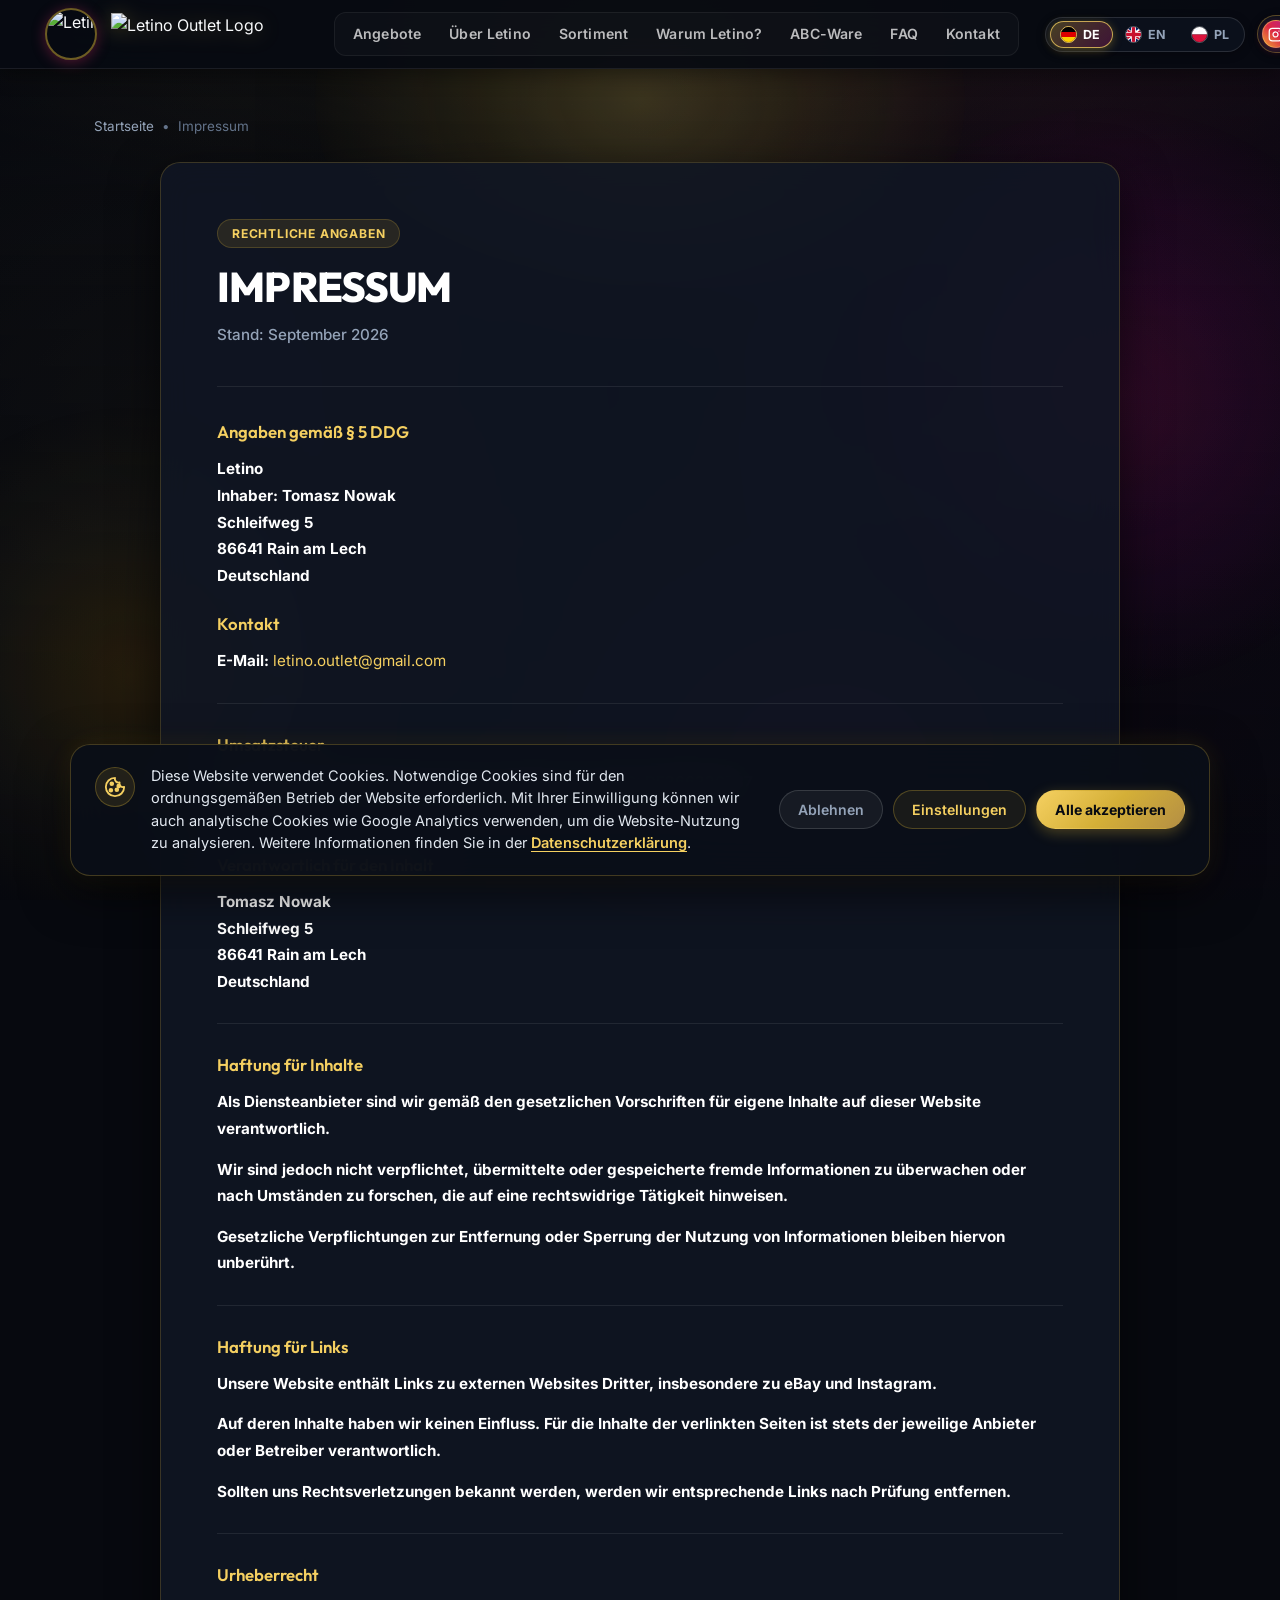
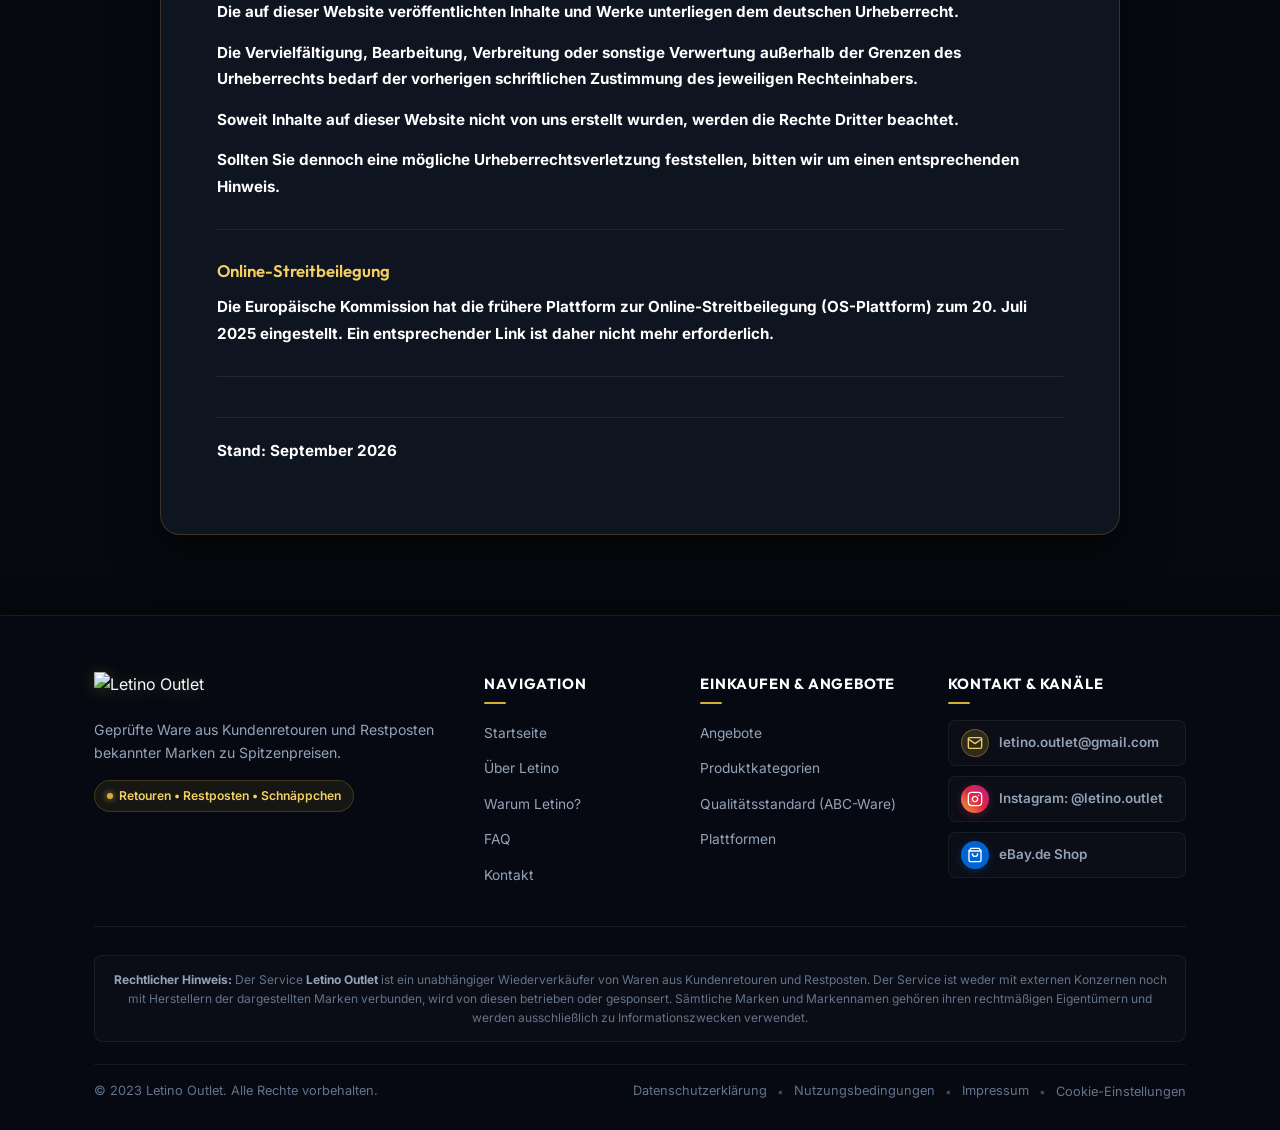
==== impressum.html @ 3b43c57c "Wysokowydajna optymalizacja renderowania: content-visibility, redukcja blur overdraw na mobile, opty" ====
<!DOCTYPE html>
<html lang="de">
<head>
  <meta charset="UTF-8">
  <meta name="viewport" content="width=device-width, initial-scale=1.0">
  <title>Impressum | Letino Outlet</title>
  <meta name="description" content="Impressum und rechtliche Angaben gemäß § 5 DDG von Letino Outlet, Tomasz Nowak.">
  <meta name="robots" content="index, follow">
  
  <!-- Open Graph -->
  <meta property="og:type" content="website">
  <meta property="og:title" content="Impressum | Letino Outlet">
  <meta property="og:description" content="Impressum und rechtliche Anbieterkennzeichnung von Letino Outlet gemäß § 5 DDG.">
  <meta property="og:url" content="https://letino-outlet.pl/impressum.html">
  <meta property="og:image" content="https://letino-outlet.pl/assets/letino-logo-round.png">
  <meta property="og:locale" content="de_DE">

  <!-- Favicon -->
  <link rel="icon" type="image/png" sizes="64x64" href="assets/letino-logo-round.png">
  <link rel="shortcut icon" href="favicon.ico" type="image/x-icon">
  <link rel="apple-touch-icon" href="assets/letino-logo-round.png">

  <!-- Google Fonts: Outfit & Inter -->
  <link rel="preconnect" href="https://fonts.googleapis.com">
  <link rel="preconnect" href="https://fonts.gstatic.com" crossorigin>
  <link href="https://fonts.googleapis.com/css2?family=Inter:wght@400;500;600;700&family=Outfit:wght@500;600;700;800&display=swap" rel="stylesheet">
  
  <!-- Style CSS -->
  <link rel="stylesheet" href="style.css?v=6.0">

  <!-- Google Analytics 4 (Google tag / gtag.js z Google Consent Mode v2) -->
  <script>
    window.GA_MEASUREMENT_ID = 'G-L1CDJ9CNJT';

    window.dataLayer = window.dataLayer || [];
    function gtag(){dataLayer.push(arguments);}

    // Domyślna konfiguracja zgód (Google Consent Mode v2): zablokowany dostęp do cookies i analityki
    gtag('consent', 'default', {
      'analytics_storage': 'denied',
      'ad_storage': 'denied',
      'ad_user_data': 'denied',
      'ad_personalization': 'denied'
    });

    // Funkcja ładująca skrypt Google Analytics wyłącznie po uzyskaniu zgody
    function initGoogleAnalytics() {
      if (!window.GA_MEASUREMENT_ID || !window.GA_MEASUREMENT_ID.startsWith('G-')) return;
      if (document.getElementById('ga-gtag-script')) return;

      gtag('consent', 'update', {
        'analytics_storage': 'granted'
      });

      const gaScript = document.createElement('script');
      gaScript.id = 'ga-gtag-script';
      gaScript.async = true;
      gaScript.src = 'https://www.googletagmanager.com/gtag/js?id=' + window.GA_MEASUREMENT_ID;
      document.head.appendChild(gaScript);

      gtag('js', new Date());
      gtag('config', window.GA_MEASUREMENT_ID);
    }

    // Interfejs do zarządzania zgodą na analitykę
    window.grantAnalyticsConsent = function() {
      try { localStorage.setItem('letino_consent_analytics', 'granted'); } catch(e) {}
      initGoogleAnalytics();
    };

    window.revokeAnalyticsConsent = function() {
      try { localStorage.setItem('letino_consent_analytics', 'denied'); } catch(e) {}
      gtag('consent', 'update', {
        'analytics_storage': 'denied'
      });
    };

    // Sprawdzenie zapamiętanej zgody użytkownika
    try {
      var savedConsent = localStorage.getItem('letino_cookie_consent');
      if (savedConsent) {
        var parsed = JSON.parse(savedConsent);
        if (parsed && parsed.analytics === true) {
          initGoogleAnalytics();
        }
      } else if (localStorage.getItem('letino_consent_analytics') === 'granted') {
        initGoogleAnalytics();
      }
    } catch(e) {}
  </script>
</head>
<body data-page="impressum">

  <!-- Opcjonalna warstwa tła właścicielki -->
  <div class="custom-bg-layer" aria-hidden="true"></div>

  <!-- Ambientne warstwy oświetlenia -->
  <div class="bg-ambient-layer" aria-hidden="true">
    <div class="ambient-orb orb-gold-top"></div>
    <div class="ambient-orb orb-magenta-right"></div>
    <div class="ambient-orb orb-amber-left"></div>
    <div class="ambient-orb orb-magenta-bottom"></div>
    <div class="bg-mesh-texture"></div>
  </div>

  <!-- Nagłówek i Nawigacja -->
  <header class="header" id="top">
    <div class="header-inner">
      <a href="index.html" class="logo" aria-label="Letino Outlet strona główna" data-i18n-aria="aria_footer_home">
        <img src="assets/letino-logo-round.png" alt="Letino Outlet Sygnet" class="logo-icon-img" width="52" height="52">
        <img src="assets/letino-logo-transparent.png" alt="Letino Outlet Logo" class="logo-banner-img" width="160" height="34">
      </a>

      <!-- Główna nawigacja desktopowa -->
      <nav class="desktop-nav" aria-label="Główna nawigacja">
        <ul class="nav-links">
          <li><a href="index.html#produkty" class="nav-link" data-i18n="nav_deals">Okazje</a></li>
          <li><a href="index.html#o-letino" class="nav-link" data-i18n="nav_about">O Letino</a></li>
          <li><a href="index.html#kategorie" class="nav-link" data-i18n="nav_categories">Asortyment</a></li>
          <li><a href="index.html#dlaczego-letino" class="nav-link" data-i18n="nav_why">Dlaczego Letino?</a></li>
          <li><a href="index.html#abc-ware" class="nav-link" data-i18n="nav_abc">ABC Ware</a></li>
          <li><a href="index.html#faq" class="nav-link" data-i18n="nav_faq">FAQ</a></li>
          <li><a href="index.html#kontakt" class="nav-link" data-i18n="nav_contact">Kontakt</a></li>
        </ul>
      </nav>

      <div class="header-right">
        <!-- Przełącznik języka (DE / EN / PL) -->
        <div class="lang-switcher" role="radiogroup" aria-label="Wybór języka / Language selection" data-i18n-aria="aria_lang_choice">
          <button type="button" class="lang-tile active" data-lang="de" title="Deutsch" aria-label="Deutsche Sprache" role="radio" aria-checked="true" onclick="switchLegalDocLanguage('de')">
            <span class="lang-flag-box">
              <svg class="lang-flag-svg" viewBox="0 0 640 480" width="20" height="20" preserveAspectRatio="xMidYMid slice" aria-hidden="true">
                <rect width="640" height="160" fill="#000000"/>
                <rect y="160" width="640" height="160" fill="#DD0000"/>
                <rect y="320" width="640" height="160" fill="#FFCE00"/>
              </svg>
            </span>
            <span class="lang-code">DE</span>
          </button>
          <button type="button" class="lang-tile" data-lang="en" title="English" aria-label="English language" role="radio" aria-checked="false" onclick="switchLegalDocLanguage('en')">
            <span class="lang-flag-box">
              <svg class="lang-flag-svg" viewBox="0 0 640 480" width="20" height="20" preserveAspectRatio="xMidYMid slice" aria-hidden="true">
                <path fill="#012169" d="M0 0h640v480H0z"/>
                <path fill="#FFF" d="m75 0 244 181L562 0h78v62L400 241l240 178v61h-80L320 301 81 480H0v-60l239-178L0 64V0h75z"/>
                <path fill="#C8102E" d="m424 288 216 159v33h-44L380 318l44-30zM640 0v10L456 148l44 32L640 70V0zM196 192 0 47V0h40l200 148-44 44zm-16 96L0 410v70h20l200-149-40-43z"/>
                <path fill="#FFF" d="M241 0v480h160V0H241zM0 160v160h640V160H0z"/>
                <path fill="#C8102E" d="M267 0v480h106V0H267zM0 187v106h640V187H0z"/>
              </svg>
            </span>
            <span class="lang-code">EN</span>
          </button>
          <button type="button" class="lang-tile" data-lang="pl" title="Polski" aria-label="Język Polski" role="radio" aria-checked="false" onclick="switchLegalDocLanguage('pl')">
            <span class="lang-flag-box">
              <svg class="lang-flag-svg" viewBox="0 0 640 480" width="20" height="20" preserveAspectRatio="xMidYMid slice" aria-hidden="true">
                <rect width="640" height="240" fill="#FFFFFF"/>
                <rect y="240" width="640" height="240" fill="#DC143C"/>
              </svg>
            </span>
            <span class="lang-code">PL</span>
          </button>
        </div>

        <!-- Przycisk Instagram w nawigacji -->
        <a href="https://www.instagram.com/letino.outlet/" target="_blank" rel="noopener noreferrer" class="nav-ig-btn" aria-label="Odwiedź profil Instagram Letino Outlet" data-i18n-aria="aria_ig_visit">
          <span class="nav-ig-icon-wrap">
            <svg class="ig-icon" viewBox="0 0 24 24" fill="none" stroke="currentColor" stroke-width="2" stroke-linecap="round" stroke-linejoin="round" aria-hidden="true">
              <rect x="2" y="2" width="20" height="20" rx="5" ry="5"></rect>
              <path d="M16 11.37A4 4 0 1 1 12.63 8 4 4 0 0 1 16 11.37z"></path>
              <line x1="17.5" y1="6.5" x2="17.51" y2="6.5"></line>
            </svg>
          </span>
          <span class="nav-ig-content">
            <span class="nav-ig-tag">Instagram</span>
            <span class="nav-ig-handle">@letino.outlet</span>
          </span>
          <svg class="nav-ig-arrow" viewBox="0 0 24 24" fill="none" stroke="currentColor" stroke-width="2.5" aria-hidden="true">
            <path d="M5 12h14M12 5l7 7-7 7"/>
          </svg>
        </a>

        <!-- Przycisk Menu Mobilnego -->
        <button type="button" class="mobile-menu-toggle" id="mobileMenuBtn" aria-expanded="false" aria-controls="mobileDrawer" aria-label="Otwórz menu nawigacji" data-i18n-aria="aria_menu_open">
          <span class="hamburger-bar"></span>
          <span class="hamburger-bar"></span>
          <span class="hamburger-bar"></span>
        </button>
      </div>
    </div>
  </header>

  <!-- Mobilny Panel Nawigacji (Drawer) -->
  <div class="mobile-drawer" id="mobileDrawer" aria-hidden="true">
    <div class="mobile-drawer-backdrop" id="mobileDrawerBackdrop"></div>
    <div class="mobile-drawer-content" role="dialog" aria-modal="true" aria-label="Menu mobilne">
      <div class="mobile-drawer-header">
        <a href="index.html" class="mobile-drawer-logo">
          <img src="assets/letino-logo-round.png" alt="Letino Outlet" class="mobile-drawer-icon" width="36" height="36">
          <span class="mobile-drawer-title">Letino Outlet</span>
        </a>
        <button type="button" class="mobile-drawer-close" id="mobileDrawerClose" aria-label="Zamknij menu" data-i18n-aria="aria_menu_close">
          <svg viewBox="0 0 24 24" width="24" height="24" fill="none" stroke="currentColor" stroke-width="2" stroke-linecap="round" stroke-linejoin="round">
            <line x1="18" y1="6" x2="6" y2="18"></line>
            <line x1="6" y1="6" x2="18" y2="18"></line>
          </svg>
        </button>
      </div>

      <nav class="mobile-nav-links">
        <a href="index.html" class="mobile-nav-link" data-i18n="nav_home">Strona Główna</a>
        <a href="index.html#produkty" class="mobile-nav-link" data-i18n="nav_deals">Okazje</a>
        <a href="index.html#o-letino" class="mobile-nav-link" data-i18n="nav_about">O Letino</a>
        <a href="index.html#kategorie" class="mobile-nav-link" data-i18n="nav_categories">Asortyment</a>
        <a href="index.html#dlaczego-letino" class="mobile-nav-link" data-i18n="nav_why">Dlaczego Letino?</a>
        <a href="index.html#abc-ware" class="mobile-nav-link" data-i18n="nav_abc">ABC Ware</a>
        <a href="index.html#faq" class="mobile-nav-link" data-i18n="nav_faq">FAQ</a>
        <a href="index.html#kontakt" class="mobile-nav-link" data-i18n="nav_contact">Kontakt</a>
      </nav>

      <div class="mobile-drawer-socials">
        <a href="https://www.instagram.com/letino.outlet/" target="_blank" rel="noopener noreferrer" class="mobile-drawer-ig-btn">
          <svg viewBox="0 0 24 24" width="20" height="20" fill="none" stroke="currentColor" stroke-width="2" stroke-linecap="round" stroke-linejoin="round">
            <rect x="2" y="2" width="20" height="20" rx="5" ry="5"></rect>
            <path d="M16 11.37A4 4 0 1 1 12.63 8 4 4 0 0 1 16 11.37z"></path>
            <line x1="17.5" y1="6.5" x2="17.51" y2="6.5"></line>
          </svg>
          <span>Instagram: @letino.outlet</span>
        </a>
      </div>
    </div>
  </div>

  <!-- GŁÓWNA ZAWARTOŚĆ: IMPRESSUM -->
  <main class="legal-page-main">
    <div class="container">
      
      <!-- Nawigacja okruszkowa (Breadcrumbs) -->
      <nav class="legal-breadcrumbs" aria-label="Ścieżka powrotu">
        <a href="index.html" data-i18n="crumb_home">&larr; Strona Główna</a>
        <span aria-hidden="true">&bull;</span>
        <span data-i18n="footer_impressum">Impressum</span>
      </nav>

      <!-- Karta dokumentu prawnego -->
      <article class="legal-doc-card">

        <!-- Wersja Niemiecka (DE) - Originaltext -->
        <div class="legal-doc-content" data-lang-content="de">
          <header class="legal-doc-header">
            <span class="legal-doc-badge">Rechtliche Angaben</span>
            <h1 class="legal-doc-title">IMPRESSUM</h1>
            <p class="legal-doc-meta">Stand: September 2026</p>
          </header>
          
          <h3>Angaben gemäß § 5 DDG</h3>
          <p>
            <strong>Letino</strong><br>
            <strong>Inhaber: Tomasz Nowak</strong><br>
            <strong>Schleifweg 5</strong><br>
            <strong>86641 Rain am Lech</strong><br>
            <strong>Deutschland</strong>
          </p>

          <h3>Kontakt</h3>
          <p><strong>E-Mail:</strong> <a href="mailto:letino.outlet@gmail.com" style="color: var(--letino-gold-light); text-decoration: none;">letino.outlet@gmail.com</a></p>

          <hr>

          <h3>Umsatzsteuer</h3>
          <p><strong>Umsatzsteuer-Identifikationsnummer gemäß § 27a UStG: DE366326737</strong></p>

          <hr>

          <h3>Verantwortlich für den Inhalt</h3>
          <p>
            <strong>Tomasz Nowak</strong><br>
            <strong>Schleifweg 5</strong><br>
            <strong>86641 Rain am Lech</strong><br>
            <strong>Deutschland</strong>
          </p>

          <hr>

          <h3>Haftung für Inhalte</h3>
          <p><strong>Als Diensteanbieter sind wir gemäß den gesetzlichen Vorschriften für eigene Inhalte auf dieser Website verantwortlich.</strong></p>
          <p><strong>Wir sind jedoch nicht verpflichtet, übermittelte oder gespeicherte fremde Informationen zu überwachen oder nach Umständen zu forschen, die auf eine rechtswidrige Tätigkeit hinweisen.</strong></p>
          <p><strong>Gesetzliche Verpflichtungen zur Entfernung oder Sperrung der Nutzung von Informationen bleiben hiervon unberührt.</strong></p>

          <hr>

          <h3>Haftung für Links</h3>
          <p><strong>Unsere Website enthält Links zu externen Websites Dritter, insbesondere zu eBay und Instagram.</strong></p>
          <p><strong>Auf deren Inhalte haben wir keinen Einfluss. Für die Inhalte der verlinkten Seiten ist stets der jeweilige Anbieter oder Betreiber verantwortlich.</strong></p>
          <p><strong>Sollten uns Rechtsverletzungen bekannt werden, werden wir entsprechende Links nach Prüfung entfernen.</strong></p>

          <hr>

          <h3>Urheberrecht</h3>
          <p><strong>Die auf dieser Website veröffentlichten Inhalte und Werke unterliegen dem deutschen Urheberrecht.</strong></p>
          <p><strong>Die Vervielfältigung, Bearbeitung, Verbreitung oder sonstige Verwertung außerhalb der Grenzen des Urheberrechts bedarf der vorherigen schriftlichen Zustimmung des jeweiligen Rechteinhabers.</strong></p>
          <p><strong>Soweit Inhalte auf dieser Website nicht von uns erstellt wurden, werden die Rechte Dritter beachtet.</strong></p>
          <p><strong>Sollten Sie dennoch eine mögliche Urheberrechtsverletzung feststellen, bitten wir um einen entsprechenden Hinweis.</strong></p>

          <hr>

          <h3>Online-Streitbeilegung</h3>
          <p><strong>Die Europäische Kommission hat die frühere Plattform zur Online-Streitbeilegung (OS-Plattform) zum 20. Juli 2025 eingestellt. Ein entsprechender Link ist daher nicht mehr erforderlich.</strong></p>

          <hr>

          <div class="legal-doc-footer-note">
            <p><strong>Stand: September 2026</strong></p>
          </div>
        </div>

        <!-- Wersja Polska (PL) - Impressum / Dane identyfikacyjne -->
        <div class="legal-doc-content" data-lang-content="pl" style="display: none;">
          <header class="legal-doc-header">
            <span class="legal-doc-badge">Dane identyfikacyjne</span>
            <h1 class="legal-doc-title">IMPRESSUM</h1>
            <p class="legal-doc-meta">Stan na: wrzesień 2026</p>
          </header>
          <h3>Informacje zgodnie z § 5 DDG (niemieckiej ustawy o usługach cyfrowych)</h3>
          <p>
            <strong>Letino</strong><br>
            <strong>Właściciel: Tomasz Nowak</strong><br>
            <strong>Schleifweg 5</strong><br>
            <strong>86641 Rain am Lech</strong><br>
            <strong>Niemcy</strong>
          </p>

          <h3>Kontakt</h3>
          <p><strong>E-mail:</strong> <a href="mailto:letino.outlet@gmail.com" style="color: var(--letino-gold-light); text-decoration: none;">letino.outlet@gmail.com</a></p>

          <hr>

          <h3>Podatek od towarów i usług (Umsatzsteuer)</h3>
          <p><strong>Numer identyfikacji podatkowej VAT UE zgodnie z § 27a niemieckiej ustawy o podatku od towarów i usług (UStG): DE366326737</strong></p>

          <hr>

          <h3>Osoba odpowiedzialna za treść</h3>
          <p>
            <strong>Tomasz Nowak</strong><br>
            <strong>Schleifweg 5</strong><br>
            <strong>86641 Rain am Lech</strong><br>
            <strong>Niemcy</strong>
          </p>

          <hr>

          <h3>Odpowiedzialność za treści</h3>
          <p><strong>Jako usługodawca odpowiadamy zgodnie z powszechnie obowiązującymi przepisami prawa za własne treści na niniejszej stronie internetowej.</strong></p>
          <p><strong>Nie jesteśmy jednak zobowiązani do monitorowania przekazywanych lub przechowywanych informacji obcych ani do badania okoliczności wskazujących na działalność niezgodną z prawem.</strong></p>
          <p><strong>Zobowiązania do usunięcia lub zablokowania możliwości korzystania z informacji zgodnie z przepisami prawa pozostają nienaruszone.</strong></p>

          <hr>

          <h3>Odpowiedzialność za linki (odnośniki zewnętrzne)</h3>
          <p><strong>Nasza strona internetowa zawiera odnośniki do zewnętrznych stron internetowych podmiotów trzecich, w szczególności do platform eBay oraz Instagram.</strong></p>
          <p><strong>Nie mamy wpływu na treść tych stron. Za treści na stronach, do których prowadzą linki, odpowiada zawsze dany usługodawca lub administrator tych serwisów.</strong></p>
          <p><strong>W przypadku uzyskania informacji o naruszeniach prawa odpowiednie odnośniki zostaną niezwłocznie usunięte po weryfikacji.</strong></p>

          <hr>

          <h3>Prawo autorskie</h3>
          <p><strong>Treści i utwory opublikowane na niniejszej stronie podlegają niemieckiemu prawu autorskiemu.</strong></p>
          <p><strong>Powielanie, modyfikowanie, rozpowszechnianie lub jakiekolwiek inne wykorzystanie wykraczające poza granice prawa autorskiego wymaga uprzedniej pisemnej zgody danego właściciela praw.</strong></p>
          <p><strong>O ile treści na tej stronie nie zostały sporządzone przez nas, respektowane są prawa autorskie osób trzecich.</strong></p>
          <p><strong>W przypadku powzięcia podejrzenia o potencjalnym naruszeniu praw autorskich, prosimy o stosowne zawiadomienie.</strong></p>

          <hr>

          <h3>Internetowe rozstrzyganie sporów konsumenckich</h3>
          <p><strong>Komisja Europejska z dniem 20 lipca 2025 r. zakończyła działanie dawnej platformy internetowego rozstrzygania sporów (platforma ODR). Umieszczenie odpowiedniego linku nie jest w związku z tym dłużej wymagane.</strong></p>

          <hr>

          <div class="legal-doc-footer-note">
            <p><strong>Stan na: wrzesień 2026</strong></p>
          </div>
        </div>

        <!-- Wersja Angielska (EN) - Legal Notice / Impressum -->
        <div class="legal-doc-content" data-lang-content="en" style="display: none;">
          <header class="legal-doc-header">
            <span class="legal-doc-badge">Legal Notice</span>
            <h1 class="legal-doc-title">IMPRESSUM</h1>
            <p class="legal-doc-meta">As of: September 2026</p>
          </header>
          <h3>Information pursuant to Section 5 DDG (German Digital Services Act)</h3>
          <p>
            <strong>Letino</strong><br>
            <strong>Owner: Tomasz Nowak</strong><br>
            <strong>Schleifweg 5</strong><br>
            <strong>86641 Rain am Lech</strong><br>
            <strong>Germany</strong>
          </p>

          <h3>Contact</h3>
          <p><strong>E-mail:</strong> <a href="mailto:letino.outlet@gmail.com" style="color: var(--letino-gold-light); text-decoration: none;">letino.outlet@gmail.com</a></p>

          <hr>

          <h3>Value Added Tax (VAT)</h3>
          <p><strong>VAT Identification Number pursuant to Section 27a of the German VAT Act (UStG): DE366326737</strong></p>

          <hr>

          <h3>Responsible for Content</h3>
          <p>
            <strong>Tomasz Nowak</strong><br>
            <strong>Schleifweg 5</strong><br>
            <strong>86641 Rain am Lech</strong><br>
            <strong>Germany</strong>
          </p>

          <hr>

          <h3>Liability for Content</h3>
          <p><strong>As a service provider, we are responsible for our own content on this website under applicable statutory legislation.</strong></p>
          <p><strong>However, we are not obligated to monitor transmitted or stored third-party information or to investigate circumstances that indicate illegal activity.</strong></p>
          <p><strong>Statutory obligations to remove or block the use of information remain unaffected.</strong></p>

          <hr>

          <h3>Liability for Links</h3>
          <p><strong>Our website contains links to external websites of third parties, in particular eBay and Instagram.</strong></p>
          <p><strong>We have no influence over their contents. The respective provider or operator of the linked sites is always responsible for their contents.</strong></p>
          <p><strong>Should any infringement become known to us, we will remove such links promptly following review.</strong></p>

          <hr>

          <h3>Copyright</h3>
          <p><strong>The content and works published on this website are subject to German copyright law.</strong></p>
          <p><strong>Duplication, editing, distribution, or any form of utilization beyond the limits of copyright law requires the prior written consent of the respective rights holder.</strong></p>
          <p><strong>Insofar as the content on this website was not created by the operator, the copyrights of third parties are respected.</strong></p>
          <p><strong>Should you nevertheless notice any copyright infringement, please notify us accordingly.</strong></p>

          <hr>

          <h3>Online Dispute Resolution</h3>
          <p><strong>The European Commission discontinued the former Online Dispute Resolution platform (ODR platform) on July 20, 2025. A corresponding link is therefore no longer required.</strong></p>

          <hr>

          <div class="legal-doc-footer-note">
            <p><strong>As of: September 2026</strong></p>
          </div>
        </div>
      </article>

    </div>
  </main>

  <!-- STOPKA STRONY -->
  <footer class="footer">
    <div class="container footer-inner">
      
      <!-- 4 Kolumny Stopki -->
      <div class="footer-top-grid">
        <!-- Kolumna 1: O marce Letino Outlet -->
        <div class="footer-brand-col">
          <a href="index.html" class="footer-logo-link" aria-label="Letino Outlet strona główna" data-i18n-aria="aria_footer_home">
            <img src="assets/letino-logo-transparent.png" alt="Letino Outlet" class="footer-logo-banner" width="160" height="34">
          </a>
          <p class="footer-brand-text" data-i18n="footer_brand_desc">
            Sprawdzone produkty ze zwrotów konsumenckich i nadwyżek magazynowych. Znane marki w atrakcyjnych cenach.
          </p>
          <div class="footer-brand-badges">
            <span class="footer-pill-tag">
              <span class="footer-tag-dot" aria-hidden="true"></span>
              <span data-i18n="footer_tag_text">Zwroty &bull; Nadwyżki &bull; Okazje</span>
            </span>
          </div>
        </div>

        <!-- Kolumna 2: Nawigacja -->
        <div class="footer-links-col">
          <h4 class="footer-col-title" data-i18n="footer_links_title">Nawigacja</h4>
          <ul class="footer-nav-list">
            <li><a href="index.html" data-i18n="nav_home">Strona Główna</a></li>
            <li><a href="index.html#o-letino" data-i18n="nav_about">O Letino</a></li>
            <li><a href="index.html#dlaczego-letino" data-i18n="nav_why">Dlaczego Letino?</a></li>
            <li><a href="index.html#faq" data-i18n="nav_faq">FAQ</a></li>
            <li><a href="index.html#kontakt" data-i18n="nav_contact">Kontakt</a></li>
          </ul>
        </div>

        <!-- Kolumna 3: Zakupy & Oferta -->
        <div class="footer-offer-col">
          <h4 class="footer-col-title" data-i18n="footer_offer_title">Zakupy &amp; Oferta</h4>
          <ul class="footer-nav-list">
            <li><a href="index.html#produkty" data-i18n="nav_deals">Aktualne Okazje</a></li>
            <li><a href="index.html#kategorie" data-i18n="footer_categories_title">Kategorie Produktów</a></li>
            <li><a href="index.html#abc-ware" data-i18n="footer_abc_title">Standard Jakości (ABC-Ware)</a></li>
            <li><a href="index.html#platformy" data-i18n="nav_platforms">Platformy Sprzedażowe</a></li>
          </ul>
        </div>

        <!-- Kolumna 4: Kontakt & Kanały -->
        <div class="footer-social-col">
          <h4 class="footer-col-title" data-i18n="footer_social_title">Kontakt &amp; Kanały</h4>
          <ul class="footer-contact-list">
            <li>
              <a href="mailto:letino.outlet@gmail.com" class="footer-contact-item" data-i18n-aria="aria_email_contact" aria-label="Napisz e-mail do Letino Outlet">
                <span class="footer-icon-circle email-circle" aria-hidden="true">
                  <svg viewBox="0 0 24 24" width="16" height="16" fill="none" stroke="currentColor" stroke-width="2" stroke-linecap="round" stroke-linejoin="round"><path d="M4 4h16c1.1 0 2 .9 2 2v12c0 1.1-.9 2-2 2H4c-1.1 0-2-.9-2-2V6c0-1.1.9-2 2-2z"></path><polyline points="22,6 12,13 2,6"></polyline></svg>
                </span>
                <span class="footer-contact-label">letino.outlet@gmail.com</span>
              </a>
            </li>
            <li>
              <a href="https://www.instagram.com/letino.outlet/" target="_blank" rel="noopener noreferrer" class="footer-contact-item" data-i18n-aria="aria_ig_visit" aria-label="Odwiedź profil Letino Outlet na Instagramie">
                <span class="footer-icon-circle ig-circle" aria-hidden="true">
                  <svg viewBox="0 0 24 24" width="16" height="16" fill="none" stroke="currentColor" stroke-width="2" stroke-linecap="round" stroke-linejoin="round"><rect x="2" y="2" width="20" height="20" rx="5" ry="5"></rect><path d="M16 11.37A4 4 0 1 1 12.63 8 4 4 0 0 1 16 11.37z"></path><line x1="17.5" y1="6.5" x2="17.51" y2="6.5"></line></svg>
                </span>
                <span class="footer-contact-label" data-i18n="footer_ig_label">Instagram: @letino.outlet</span>
              </a>
            </li>
            <li>
              <a href="https://www.ebay.de/str/letinooutlet" target="_blank" rel="noopener noreferrer" class="footer-contact-item" data-i18n-aria="aria_ebay_visit" aria-label="Odwiedź sklep Letino Outlet na eBay.de">
                <span class="footer-icon-circle ebay-circle" aria-hidden="true">
                  <svg viewBox="0 0 24 24" width="16" height="16" fill="none" stroke="currentColor" stroke-width="2" stroke-linecap="round" stroke-linejoin="round"><path d="M6 2L3 6v14a2 2 0 0 0 2 2h14a2 2 0 0 0 2-2V6l-3-4z"></path><line x1="3" y1="6" x2="21" y2="6"></line><path d="M16 10a4 4 0 0 1-8 0"></path></svg>
                </span>
                <span class="footer-contact-label" data-i18n="footer_ebay_label">Sklep eBay.de</span>
              </a>
            </li>
          </ul>
        </div>
      </div>

      <!-- Nota prawna o niezależności -->
      <div class="legal-notice">
        <p data-i18n="legal_notice">
          <strong>Nota prawna:</strong> Serwis <strong>Letino Outlet</strong> jest niezależnym sprzedawcą produktów ze zwrotów konsumenckich oraz nadwyżek magazynowych. Serwis nie jest powiązany, prowadzony ani sponsorowany przez żadną zewnętrzną korporację ani producentów prezentowanych marek. Wszelkie znaki towarowe i nazwy marek należą do ich prawnych właścicieli i zostały użyte wyłącznie w celach informacyjnych.
        </p>
      </div>

      <!-- Linki do informacji prawnych i Copyright -->
      <div class="footer-bottom-bar">
        <div class="copyright">
          &copy; <span id="year">2023</span> <span data-i18n="copyright_text">Letino Outlet. Wszelkie prawa zastrzeżone.</span>
        </div>

        <div class="legal-links">
          <a href="privacy-policy.html" class="legal-link-btn" data-i18n="footer_privacy">Polityka Prywatności</a>
          <span class="legal-sep" aria-hidden="true">&bull;</span>
          <a href="terms.html" class="legal-link-btn" data-i18n="footer_terms">Regulamin Serwisu</a>
          <span class="legal-sep" aria-hidden="true">&bull;</span>
          <a href="impressum.html" class="legal-link-btn" data-i18n="footer_impressum">Impressum</a>
          <span class="legal-sep" aria-hidden="true">&bull;</span>
          <button type="button" class="legal-link-btn cookie-settings-trigger" id="openCookieSettingsBtn" data-i18n="footer_cookies">Ustawienia cookies</button>
        </div>
      </div>

    </div>
  </footer>

  <!-- Modal Prawny (dla kompatybilności) -->
  <div class="legal-modal" id="legalModal" aria-hidden="true" role="dialog" aria-modal="true">
    <div class="legal-modal-backdrop" id="modalBackdrop"></div>
    <div class="legal-modal-card">
      <div class="legal-modal-header">
        <h3 class="legal-modal-title" id="modalTitle">Informacje prawne</h3>
        <button type="button" class="legal-modal-close" id="modalCloseBtn" aria-label="Zamknij okno" data-i18n-aria="aria_modal_close">
          <svg viewBox="0 0 24 24" width="20" height="20" fill="none" stroke="currentColor" stroke-width="2" stroke-linecap="round" stroke-linejoin="round">
            <line x1="18" y1="6" x2="6" y2="18"></line>
            <line x1="6" y1="6" x2="18" y2="18"></line>
          </svg>
        </button>
      </div>
      <div class="legal-modal-body" id="modalBody">
        <!-- Wstrzykiwane przez JS -->
      </div>
      <div class="legal-modal-footer">
        <button type="button" class="btn btn-secondary" id="modalCloseAction" data-i18n="modal_close">Zamknij</button>
      </div>
    </div>
  </div>

  <!-- Przycisk Powrotu na górę (Back to top) -->
  <button type="button" class="back-to-top" id="backToTopBtn" aria-label="Przewiń stronę na górę" data-i18n-aria="aria_back_to_top">
    <svg viewBox="0 0 24 24" width="20" height="20" fill="none" stroke="currentColor" stroke-width="2.5" stroke-linecap="round" stroke-linejoin="round">
      <polyline points="18 15 12 9 6 15"></polyline>
    </svg>
  </button>

  <!-- Niezawodny skrypt natychmiastowej obsługi języków podstrony -->
  <script>
    function switchLegalDocLanguage(lang) {
      var valid = ['pl', 'de', 'en'];
      if (valid.indexOf(lang) === -1) lang = 'de';
      
      // 1. Pokaż treść dla wybranego języka, ukryj pozostałe
      var blocks = document.querySelectorAll('[data-lang-content]');
      for (var i = 0; i < blocks.length; i++) {
        if (blocks[i].getAttribute('data-lang-content') === lang) {
          blocks[i].style.display = 'block';
        } else {
          blocks[i].style.display = 'none';
        }
      }

      // 2. Zaktualizuj kafelki wyboru w nagłówku
      var tiles = document.querySelectorAll('.lang-tile');
      for (var k = 0; k < tiles.length; k++) {
        var isTAct = (tiles[k].getAttribute('data-lang') === lang);
        tiles[k].classList.toggle('active', isTAct);
        tiles[k].setAttribute('aria-checked', isTAct ? 'true' : 'false');
      }
      
      // 3. Zapisz preferencję
      try {
        localStorage.setItem('letino_lang', lang);
      } catch(e) {}
      
      // 4. Jeśli script.js jest załadowany, zsynchronizuj resztę strony
      if (typeof window.setSiteLanguage === 'function') {
        window.setSiteLanguage(lang, true);
      }
    }

    // Inicjalizacja przy starcie strony na podstawie localStorage (domyślnie de dla Impressum)
    (function() {
      try {
        var saved = localStorage.getItem('letino_lang');
        if (saved && (saved === 'pl' || saved === 'de' || saved === 'en')) {
          switchLegalDocLanguage(saved);
        }
      } catch(e) {}
    })();
  </script>

  <!-- BANER COOKIES -->
  <aside class="cookie-banner" id="cookieBanner" aria-label="Zgoda na pliki cookie" role="region" aria-hidden="true">
    <div class="cookie-banner-inner">
      <div class="cookie-banner-content">
        <div class="cookie-banner-icon" aria-hidden="true">
          <svg viewBox="0 0 24 24" width="22" height="22" fill="none" stroke="currentColor" stroke-width="2" stroke-linecap="round" stroke-linejoin="round">
            <path d="M12 2a10 10 0 1 0 10 10 4 4 0 0 1-5-5 4 4 0 0 1-5-5"></path>
            <circle cx="8.5" cy="8.5" r="1.5" fill="currentColor"></circle>
            <circle cx="7.5" cy="15.5" r="1.5" fill="currentColor"></circle>
            <circle cx="14" cy="15" r="1.5" fill="currentColor"></circle>
            <circle cx="16" cy="11" r="1.5" fill="currentColor"></circle>
          </svg>
        </div>
        <div class="cookie-banner-text">
          <p data-i18n="cookie_banner_text">
            Ta strona korzysta z plików cookie. Niezbędne pliki cookie są wymagane do prawidłowego działania strony. Za Twoją zgodą możemy również korzystać z plików cookie analitycznych, takich jak Google Analytics, aby analizować korzystanie ze strony. Więcej informacji znajdziesz w <a href="privacy-policy.html" class="cookie-policy-link" data-i18n="cookie_link_privacy">Polityce prywatności</a>.
          </p>
        </div>
      </div>
      <div class="cookie-banner-actions">
        <button type="button" class="btn-cookie btn-cookie-reject" id="cookieRejectBtn" data-i18n="cookie_btn_reject">Odrzuć</button>
        <button type="button" class="btn-cookie btn-cookie-settings" id="cookieSettingsBtn" data-i18n="cookie_btn_settings">Ustawienia</button>
        <button type="button" class="btn-cookie btn-cookie-accept" id="cookieAcceptBtn" data-i18n="cookie_btn_accept">Akceptuj wszystkie</button>
      </div>
    </div>
  </aside>

  <!-- MODAL USTAWIEŃ COOKIES -->
  <div class="cookie-modal" id="cookieModal" aria-hidden="true" role="dialog" aria-modal="true" aria-labelledby="cookieModalTitle">
    <div class="cookie-modal-backdrop" id="cookieModalBackdrop"></div>
    <div class="cookie-modal-card">
      <div class="cookie-modal-header">
        <div class="cookie-modal-title-wrap">
          <div class="cookie-modal-icon" aria-hidden="true">
            <svg viewBox="0 0 24 24" width="20" height="20" fill="none" stroke="currentColor" stroke-width="2" stroke-linecap="round" stroke-linejoin="round">
              <circle cx="12" cy="12" r="3"></circle>
              <path d="M19.4 15a1.65 1.65 0 0 0 .33 1.82l.06.06a2 2 0 0 1 0 2.83 2 2 0 0 1-2.83 0l-.06-.06a1.65 1.65 0 0 0-1.82-.33 1.65 1.65 0 0 0-1.51-1H3a2 2 0 0 1-2-2 2 2 0 0 1 2-2h.09A1.65 1.65 0 0 0 4.6 9a1.65 1.65 0 0 0-.33-1.82l-.06-.06a2 2 0 0 1 0-2.83 2 2 0 0 1 2.83 0l.06.06a1.65 1.65 0 0 0 1.82.33H9a1.65 1.65 0 0 0 1-1.51V3a2 2 0 0 1 2-2 2 2 0 0 1 2 2v.09a1.65 1.65 0 0 0 1 1.51 1.65 1.65 0 0 0 1.82-.33l.06-.06a2 2 0 0 1 2.83 0 2 2 0 0 1 0 2.83l-.06.06a1.65 1.65 0 0 0-.33 1.82V9a1.65 1.65 0 0 0 1.51 1H21a2 2 0 0 1 2 2 2 2 0 0 1-2 2h-.09a1.65 1.65 0 0 0-1.51 1z"></path>
            </svg>
          </div>
          <h3 class="cookie-modal-title" id="cookieModalTitle" data-i18n="cookie_modal_title">Ustawienia plików cookie</h3>
        </div>
        <button type="button" class="cookie-modal-close" id="cookieModalCloseBtn" aria-label="Zamknij okno">
          <svg viewBox="0 0 24 24" width="20" height="20" fill="none" stroke="currentColor" stroke-width="2" stroke-linecap="round" stroke-linejoin="round">
            <line x1="18" y1="6" x2="6" y2="18"></line>
            <line x1="6" y1="6" x2="18" y2="18"></line>
          </svg>
        </button>
      </div>

      <div class="cookie-modal-body">
        <p class="cookie-modal-desc" data-i18n="cookie_modal_desc">
          Zarządzaj swoimi preferencjami dotyczącymi plików cookie. Możesz w każdej chwili zmienić swoje ustawienia.
        </p>

        <!-- Kategoria: Niezbędne -->
        <div class="cookie-category-item">
          <div class="cookie-category-header">
            <div class="cookie-category-title-wrap">
              <span class="cookie-category-name" data-i18n="cookie_cat_essential_title">Niezbędne</span>
              <span class="cookie-category-badge" data-i18n="cookie_cat_essential_badge">Zawsze aktywne</span>
            </div>
            <div class="cookie-toggle-wrap">
              <input type="checkbox" id="cookieToggleEssential" checked disabled aria-label="Niezbędne pliki cookie (zawsze aktywne)">
              <label for="cookieToggleEssential" class="cookie-toggle-slider is-disabled" aria-hidden="true"></label>
            </div>
          </div>
          <p class="cookie-category-desc" data-i18n="cookie_cat_essential_desc">
            Niezbędne do prawidłowego funkcjonowania strony internetowej oraz zapamiętania wybranych preferencji (np. języka, stanu zgody na pliki cookie). Nie można ich wyłączyć.
          </p>
        </div>

        <!-- Kategoria: Analityczne -->
        <div class="cookie-category-item">
          <div class="cookie-category-header">
            <div class="cookie-category-title-wrap">
              <span class="cookie-category-name" data-i18n="cookie_cat_analytics_title">Analityczne</span>
            </div>
            <div class="cookie-toggle-wrap">
              <input type="checkbox" id="cookieToggleAnalytics" aria-label="Zgoda na analityczne pliki cookie (Google Analytics 4)">
              <label for="cookieToggleAnalytics" class="cookie-toggle-slider" aria-hidden="true"></label>
            </div>
          </div>
          <p class="cookie-category-desc" data-i18n="cookie_cat_analytics_desc">
            Pozwalają nam analizować ruch na stronie i zrozumieć, jak użytkownicy z niej korzystają (Google Analytics 4). Pomaga nam to udoskonalać asortyment i działanie serwisu. Domyślnie wyłączone.
          </p>
        </div>
      </div>

      <div class="cookie-modal-footer">
        <button type="button" class="btn-cookie btn-cookie-reject" id="cookieModalRejectAllBtn" data-i18n="cookie_btn_reject">Odrzuć</button>
        <button type="button" class="btn-cookie btn-cookie-save" id="cookieModalSaveBtn" data-i18n="cookie_btn_save">Zapisz ustawienia</button>
      </div>
    </div>
  </div>

  <script src="script.js?v=5.6"></script>
</body>
</html>
---- style.css ----
/* ==========================================================================
   LETINO OUTLET - MODERN, MINIMALIST & AMBIENT DESIGN SYSTEM
   ========================================================================== */

:root {
  /* Kolory z Logo Letino Outlet (Ciepłe Złoto & Żywa Fuksja/Magenta) */
  --letino-gold: #D4AF37;
  --letino-gold-light: #F5D061;
  --letino-gold-amber: #FFAA00;
  --letino-gold-dark: #9A7520;
  --letino-gold-glow: rgba(212, 175, 55, 0.28);
  --letino-gold-bg: rgba(212, 175, 55, 0.12);
  
  --letino-magenta: #E11D8E;
  --letino-magenta-light: #FF389E;
  --letino-magenta-vivid: #D300C5;
  --letino-magenta-deep: #7D0A5E;
  --letino-magenta-glow: rgba(225, 29, 142, 0.32);
  --letino-magenta-bg: rgba(225, 29, 142, 0.12);

  /* Gradienty Brandowe Letino */
  --letino-brand-gradient: linear-gradient(135deg, #FFFFFF 10%, #F5D061 45%, #E11D8E 100%);
  --letino-gold-gradient: linear-gradient(135deg, #F5D061 0%, #D4AF37 50%, #B48F44 100%);
  
  /* Tła i powierzchnie */
  --bg-deep: #07090F;
  --bg-surface: rgba(13, 17, 27, 0.82);
  --bg-card: rgba(16, 22, 36, 0.88);
  --bg-card-hover: rgba(22, 30, 48, 0.95);
  
  /* Obramowania */
  --border-subtle: rgba(255, 255, 255, 0.08);
  --border-gold-subtle: rgba(212, 175, 55, 0.22);
  --border-hover: rgba(212, 175, 55, 0.45);
  
  /* Akcenty */
  --amz-orange: #FF9900;
  --amz-orange-light: #FFAA33;
  --amz-glow: rgba(255, 153, 0, 0.22);
  
  --green-accent: #10B981;
  --green-bg: rgba(16, 185, 129, 0.12);
  --blue-accent: #38BDF8;
  --blue-bg: rgba(56, 189, 248, 0.12);
  
  --ig-gradient: linear-gradient(45deg, #f09433 0%, #e6683c 25%, #dc2743 50%, #cc2366 75%, #bc1888 100%);
  --ig-glow: rgba(220, 39, 67, 0.35);
  
  /* Teksty */
  --text-primary: #F8FAFC;
  --text-secondary: #94A3B8;
  --text-muted: #64748B;
  
  /* Typografia */
  --font-heading: 'Outfit', sans-serif;
  --font-body: 'Inter', sans-serif;
  
  /* Promienie zaokrągleń */
  --radius-xs: 6px;
  --radius-sm: 8px;
  --radius-md: 14px;
  --radius-lg: 20px;
  --radius-full: 9999px;
  
  /* Główne tło strony (ciągłe tło dla całego serwisu, bez duplikowania i powtarzania) */
  --custom-bg-image: url('assets/hero-bg-hires.png');
  
  --transition: transform 0.22s cubic-bezier(0.16, 1, 0.3, 1), opacity 0.22s ease, border-color 0.22s ease, box-shadow 0.22s ease;
  --transition-normal: 0.2s ease;
}

*, *::before, *::after {
  box-sizing: border-box;
  margin: 0;
  padding: 0;
}

html {
  scroll-padding-top: 80px;
  color-scheme: dark;
  -webkit-text-size-adjust: 100%;
  overflow-x: hidden;
  -webkit-overflow-scrolling: touch;
}

body {
  font-family: var(--font-body);
  background-color: var(--bg-deep);
  color: var(--text-primary);
  line-height: 1.6;
  -webkit-font-smoothing: antialiased;
  -moz-osx-font-smoothing: grayscale;
  min-height: 100vh;
  display: flex;
  flex-direction: column;
  position: relative;
  overflow-x: hidden;
  width: 100%;
  max-width: 100vw;
  -webkit-tap-highlight-color: transparent;
  padding-top: 76px;
}

/* Ciągła warstwa tła dla całego serwisu (jeden obraz na całą stronę, bez powtarzania i przekopiowywania) */
.custom-bg-layer {
  position: fixed;
  inset: 0;
  width: 100%;
  height: 100%;
  background-image: 
    linear-gradient(180deg, 
      rgba(7, 9, 15, 0.38) 0%, 
      rgba(7, 9, 15, 0.52) 30%, 
      rgba(7, 9, 15, 0.72) 65%, 
      rgba(7, 9, 15, 0.88) 100%
    ),
    var(--custom-bg-image);
  background-size: cover;
  background-position: center top;
  background-repeat: no-repeat;
  pointer-events: none;
  z-index: 0;
  opacity: 0.95;
  transform: translateZ(0);
  transition: opacity 0.3s ease;
}

body::before {
  content: '';
  position: fixed;
  inset: 0;
  background-image: 
    radial-gradient(ellipse 90% 55% at 50% -10%, rgba(212, 175, 55, 0.17) 0%, transparent 72%),
    radial-gradient(circle 750px at 88% 22%, rgba(225, 29, 142, 0.11) 0%, transparent 68%),
    radial-gradient(circle 650px at 12% 48%, rgba(245, 208, 97, 0.08) 0%, transparent 65%),
    radial-gradient(circle 800px at 85% 78%, rgba(225, 29, 142, 0.09) 0%, transparent 68%),
    radial-gradient(circle 700px at 50% 100%, rgba(212, 175, 55, 0.07) 0%, transparent 75%);
  pointer-events: none;
  z-index: 0;
  transform: translateZ(0);
}

body.menu-open {
  overflow: hidden;
}

/* Wielowarstwowa poświata ambientowa bazująca na logo Letino */
.ambient-orbs-container,
.bg-ambient-layer {
  position: fixed;
  inset: 0;
  width: 100%;
  height: 100%;
  pointer-events: none;
  z-index: 0;
  overflow: hidden;
  contain: strict;
  transform: translateZ(0);
}

.ambient-orb {
  position: absolute;
  border-radius: 50%;
  opacity: 0.85;
  pointer-events: none;
  transform: translate3d(0, 0, 0);
  will-change: transform;
  backface-visibility: hidden;
  animation: floatAmbient 22s ease-in-out infinite alternate;
  contain: layout style paint;
}

.orb-gold-top {
  width: 650px;
  height: 480px;
  top: -140px;
  left: 50%;
  transform: translateX(-50%);
  background: radial-gradient(ellipse at center, rgba(245, 208, 97, 0.22) 0%, rgba(212, 175, 55, 0.12) 35%, rgba(212, 175, 55, 0.03) 65%, transparent 75%);
}

.orb-magenta-right {
  width: 580px;
  height: 580px;
  top: 12%;
  right: -120px;
  background: radial-gradient(circle at center, rgba(225, 29, 142, 0.18) 0%, rgba(211, 0, 197, 0.08) 40%, rgba(211, 0, 197, 0.02) 65%, transparent 75%);
  animation-duration: 24s;
  animation-delay: -5s;
}

.orb-amber-left {
  width: 540px;
  height: 540px;
  top: 45%;
  left: -140px;
  background: radial-gradient(circle at center, rgba(255, 170, 0, 0.14) 0%, rgba(212, 175, 55, 0.06) 40%, rgba(212, 175, 55, 0.01) 65%, transparent 75%);
  animation-duration: 26s;
  animation-delay: -9s;
}

.orb-magenta-bottom {
  width: 600px;
  height: 500px;
  bottom: -120px;
  right: 12%;
  background: radial-gradient(ellipse at center, rgba(225, 29, 142, 0.15) 0%, rgba(125, 10, 94, 0.06) 40%, rgba(125, 10, 94, 0.01) 65%, transparent 75%);
  animation-duration: 22s;
  animation-delay: -14s;
}

@keyframes floatAmbient {
  0% { transform: translate3d(0, 0, 0); }
  50% { transform: translate3d(0, 24px, 0); }
  100% { transform: translate3d(0, -18px, 0); }
}

.bg-mesh-texture {
  position: absolute;
  inset: 0;
  background-image: 
    linear-gradient(rgba(255, 255, 255, 0.012) 1px, transparent 1px),
    linear-gradient(90deg, rgba(255, 255, 255, 0.012) 1px, transparent 1px);
  background-size: 52px 52px;
  opacity: 0.5;
  pointer-events: none;
}

.container {
  width: 100%;
  max-width: 1140px;
  margin: 0 auto;
  padding: 0 24px;
}

a {
  color: inherit;
  text-decoration: none;
  transition: var(--transition);
}

img {
  max-width: 100%;
  height: auto;
  display: block;
}

/* Optymalizacja wydajności renderowania sekcji i kart */
.products-section,
.ebay-proof-section,
.about-section,
.categories-section,
.features-section,
.abc-section,
.main-faq-section,
.contact-section,
.footer {
  content-visibility: auto;
  contain-intrinsic-size: 1px 700px;
}

.product-card,
.category-card,
.contact-card,
.main-faq-item,
.abc-card,
.honesty-card {
  contain: layout style;
}

button {
  font-family: inherit;
}

button,
.btn,
.nav-link,
.mobile-nav-link,
.mobile-menu-toggle,
.lang-tile,
.card-link,
.footer-logo-link,
.mobile-drawer-logo {
  touch-action: manipulation;
  -webkit-tap-highlight-color: transparent;
}

/* ==========================================================================
   HEADER & NAVIGATION
   ========================================================================== */
.header {
  position: fixed;
  top: 0;
  left: 0;
  right: 0;
  width: 100%;
  padding: 8px 0;
  border-bottom: 1px solid rgba(255, 255, 255, 0.08);
  background: rgba(7, 10, 18, 0.92);
  backdrop-filter: blur(20px);
  -webkit-backdrop-filter: blur(20px);
  z-index: 150;
  box-shadow: 0 4px 20px rgba(0, 0, 0, 0.45);
  transform: translateZ(0);
  will-change: padding, background, box-shadow, border-color;
  transition: padding 0.25s ease, background 0.25s ease, box-shadow 0.25s ease, border-color 0.25s ease;
}

.header.is-scrolled {
  padding: 6px 0;
  background: rgba(5, 8, 15, 0.97);
  border-bottom: 1px solid rgba(212, 175, 55, 0.22);
  box-shadow: 0 8px 30px rgba(0, 0, 0, 0.7);
}

.header-inner {
  width: 100%;
  max-width: 100%;
  margin: 0;
  padding: 0 clamp(16px, 3.5vw, 48px);
  display: flex;
  align-items: center;
  justify-content: space-between;
  gap: clamp(12px, 2vw, 32px);
  flex-wrap: nowrap;
  position: relative;
}

.logo {
  display: flex;
  align-items: center;
  gap: 14px;
  text-decoration: none;
  flex: 0 0 auto;
  white-space: nowrap;
  z-index: 2;
  transition: opacity 0.2s ease, transform 0.2s ease;
  cursor: pointer;
  -webkit-tap-highlight-color: transparent;
  touch-action: manipulation;
  user-select: none;
}

.logo:active {
  transform: scale(0.98);
  opacity: 0.9;
}

.logo-icon-img {
  width: 52px;
  height: 52px;
  border-radius: 50%;
  object-fit: cover;
  border: 2px solid rgba(212, 175, 55, 0.5);
  box-shadow: 0 2px 14px rgba(225, 48, 108, 0.35);
  transition: transform var(--transition-normal), border-color var(--transition-normal), box-shadow var(--transition-normal), width 0.25s ease, height 0.25s ease;
}

.logo:hover .logo-icon-img {
  transform: scale(1.05) rotate(2deg);
  border-color: rgba(245, 208, 97, 0.9);
  box-shadow: 0 0 18px rgba(225, 48, 108, 0.55);
}

.logo-banner-img {
  height: 42px;
  width: auto;
  max-width: 220px;
  object-fit: contain;
  filter: drop-shadow(0 2px 10px rgba(212, 175, 55, 0.3));
  transition: filter var(--transition-normal), transform var(--transition-normal), height 0.25s ease, max-width 0.25s ease;
}

.logo:hover .logo-banner-img {
  transform: scale(1.02);
  filter: drop-shadow(0 2px 16px rgba(212, 175, 55, 0.6));
}

@media (min-width: 1025px) {
  .header.is-scrolled .logo-icon-img {
    width: 44px;
    height: 44px;
  }

  .header.is-scrolled .logo-banner-img {
    height: 34px;
    max-width: 185px;
  }
}

/* Desktop Navigation - Wycentrowana na środku nagłówka */
.desktop-nav {
  display: flex;
  align-items: center;
  justify-content: center;
  flex: 1 1 auto;
  margin: 0 auto;
  z-index: 1;
}

.nav-links {
  list-style: none;
  display: flex;
  align-items: center;
  justify-content: center;
  gap: 4px;
  margin: 0 auto;
  padding: 4px 6px;
  background: rgba(255, 255, 255, 0.025);
  border: 1px solid rgba(255, 255, 255, 0.06);
  border-radius: 12px;
  flex-wrap: nowrap;
  position: relative;
}

/* Płynnie sunąca złota linia wskaźnika (Gliding Indicator) */
.nav-indicator-glide {
  position: absolute;
  bottom: 0;
  left: 0;
  height: 2.5px;
  background: var(--letino-gold-gradient);
  border-radius: var(--radius-full);
  box-shadow: 0 0 12px rgba(245, 208, 97, 0.8), 0 0 6px rgba(225, 29, 142, 0.4);
  pointer-events: none;
  opacity: 0;
  transform: translateX(0);
  will-change: transform, width;
  transition: transform 0.28s cubic-bezier(0.16, 1, 0.3, 1), 
              width 0.24s cubic-bezier(0.16, 1, 0.3, 1), 
              opacity 0.2s ease;
  z-index: 2;
}

/* Gdy aktywny jest wskaźnik sunący, wyłączamy statyczne pseudo-elementy */
.has-glide-indicator .nav-link::after {
  display: none;
}

.nav-link {
  font-size: 0.88rem;
  font-weight: 600;
  color: rgba(255, 255, 255, 0.72);
  position: relative;
  padding: 6px 12px;
  border-radius: 8px;
  transition: color 0.2s ease, background 0.2s ease, transform 0.2s ease;
  white-space: nowrap;
  display: inline-block;
  text-decoration: none;
  letter-spacing: 0.15px;
}

.nav-link::after {
  content: '';
  position: absolute;
  bottom: 2px;
  left: 12px;
  right: 12px;
  width: 0;
  height: 2px;
  background: var(--letino-gold-gradient);
  border-radius: var(--radius-full);
  transition: width 0.22s cubic-bezier(0.16, 1, 0.3, 1);
  pointer-events: none;
}

.nav-link:hover,
.nav-link:focus-visible {
  color: #fff;
  background: rgba(255, 255, 255, 0.05);
}

.nav-link:hover::after,
.nav-link:focus-visible::after {
  width: calc(100% - 24px);
}

.nav-link.active {
  color: #ffffff;
  background: rgba(212, 175, 55, 0.12);
  border: 1px solid rgba(212, 175, 55, 0.28);
  color: var(--letino-gold-light);
  font-weight: 700;
}

.nav-link.active::after {
  display: none;
}

.header-right {
  display: flex;
  align-items: center;
  justify-content: flex-end;
  gap: 12px;
  flex: 0 0 auto;
  white-space: nowrap;
  margin-left: 0;
  z-index: 2;
}

/* Language Switcher */
.lang-switcher {
  position: relative;
  display: inline-flex;
  align-items: center;
  gap: 2px;
  background: rgba(14, 18, 30, 0.85);
  border: 1px solid rgba(255, 255, 255, 0.12);
  border-radius: var(--radius-full);
  padding: 3px;
  box-shadow: 0 2px 10px rgba(0, 0, 0, 0.3);
}

/* Płynnie sunąca pigułka aktywnego języka (Language Gliding Pill) */
.lang-indicator-glide {
  position: absolute;
  top: 3px;
  bottom: 3px;
  left: 0;
  border-radius: var(--radius-full);
  background: linear-gradient(135deg, rgba(212, 175, 55, 0.3) 0%, rgba(225, 29, 142, 0.24) 100%);
  border: 1px solid rgba(245, 208, 97, 0.75);
  box-shadow: 0 2px 10px rgba(212, 175, 55, 0.35);
  pointer-events: none;
  opacity: 0;
  transform: translateX(0);
  will-change: transform, width;
  transition: transform 0.25s cubic-bezier(0.16, 1, 0.3, 1), 
              width 0.2s cubic-bezier(0.16, 1, 0.3, 1), 
              opacity 0.18s ease;
  z-index: 1;
}

.lang-tile {
  appearance: none;
  background: transparent;
  border: 1px solid transparent;
  border-radius: var(--radius-full);
  padding: 4px 10px;
  display: inline-flex;
  align-items: center;
  gap: 6px;
  cursor: pointer;
  color: var(--text-secondary);
  font-size: 0.78rem;
  font-weight: 700;
  letter-spacing: 0.5px;
  transition: color 0.2s cubic-bezier(0.16, 1, 0.3, 1);
  user-select: none;
  position: relative;
  z-index: 2;
}

.lang-flag-box {
  width: 17px;
  height: 17px;
  border-radius: 50%;
  overflow: hidden;
  display: inline-flex;
  align-items: center;
  justify-content: center;
  flex-shrink: 0;
  border: 1.2px solid rgba(255, 255, 255, 0.3);
  transition: border-color 0.2s ease, transform 0.2s ease;
}

.lang-flag-svg {
  width: 100%;
  height: 100%;
  object-fit: cover;
}

.lang-tile:hover {
  color: #fff;
}

.lang-tile:hover .lang-flag-box {
  border-color: rgba(245, 208, 97, 0.75);
  transform: scale(1.08);
}

.lang-tile.active {
  color: #ffffff;
}

.lang-tile.active .lang-flag-box {
  border-color: rgba(245, 208, 97, 0.9);
}

/* Kiedy działa wskaźnik sunący, kafelki nie mają własnych statycznych teł */
.has-glide-indicator .lang-tile,
.has-glide-indicator .lang-tile.active {
  background: transparent !important;
  border-color: transparent !important;
  box-shadow: none !important;
}

/* Fallback gdy JS nie doda wskaźnika */
.lang-switcher:not(.has-glide-indicator) .lang-tile.active {
  color: #ffffff;
  background: linear-gradient(135deg, rgba(212, 175, 55, 0.3) 0%, rgba(225, 29, 142, 0.24) 100%);
  border-color: rgba(245, 208, 97, 0.8);
  box-shadow: 0 2px 10px rgba(212, 175, 55, 0.35);
}

.lang-switcher:not(.has-glide-indicator) .lang-tile:hover {
  color: #fff;
  background: rgba(255, 255, 255, 0.06);
}

/* Nav Instagram Button */
.nav-ig-btn {
  display: inline-flex;
  align-items: center;
  gap: 8px;
  padding: 4px 12px 4px 5px;
  border-radius: var(--radius-full);
  background: rgba(14, 18, 30, 0.85);
  border: 1px solid rgba(212, 175, 55, 0.38);
  box-shadow: 0 2px 10px rgba(0, 0, 0, 0.3);
  transition: transform 0.22s ease, border-color 0.22s ease, box-shadow 0.22s ease, background 0.22s ease;
  position: relative;
  text-decoration: none;
}

.nav-ig-icon-wrap {
  width: 28px;
  height: 28px;
  border-radius: 50%;
  background: var(--ig-gradient);
  display: flex;
  align-items: center;
  justify-content: center;
  flex-shrink: 0;
  border: 1px solid rgba(245, 208, 97, 0.5);
  box-shadow: 0 2px 8px rgba(225, 48, 108, 0.35);
  transition: transform 0.2s ease;
}

.nav-ig-icon-wrap .ig-icon {
  width: 15px;
  height: 15px;
  stroke: #fff;
}

.nav-ig-content {
  display: flex;
  flex-direction: column;
  text-align: left;
  line-height: 1.15;
}

.nav-ig-tag {
  font-size: 0.65rem;
  font-weight: 700;
  letter-spacing: 0.6px;
  text-transform: uppercase;
  color: #ff758c;
  transition: color 0.2s ease;
}

.nav-ig-handle {
  font-size: 0.82rem;
  font-weight: 700;
  color: #fff;
  transition: color 0.2s ease;
}

.nav-ig-arrow {
  width: 14px;
  height: 14px;
  stroke: var(--text-muted);
  transition: transform 0.22s ease, stroke 0.22s ease;
}

.nav-ig-btn:hover {
  background: rgba(20, 26, 42, 0.95);
  border-color: rgba(245, 208, 97, 0.8);
  box-shadow: 0 4px 16px rgba(0, 0, 0, 0.4), 0 0 16px rgba(212, 175, 55, 0.25);
  transform: translateY(-1px);
}

.nav-ig-btn:hover .nav-ig-tag {
  color: #ffa3b8;
}

.nav-ig-btn:hover .nav-ig-handle {
  color: #ffffff;
}

.nav-ig-btn:hover .nav-ig-arrow {
  transform: translateX(2px);
  stroke: var(--letino-gold-light);
}

.nav-ig-btn:hover .nav-ig-icon-wrap {
  transform: scale(1.05);
  border-color: rgba(245, 208, 97, 0.85);
}

/* Mobile Menu Toggle (Hamburger) */
.mobile-menu-toggle {
  display: none;
  background: rgba(255, 255, 255, 0.04);
  border: 1px solid rgba(255, 255, 255, 0.12);
  border-radius: 10px;
  width: 40px;
  height: 40px;
  cursor: pointer;
  flex-direction: column;
  align-items: center;
  justify-content: center;
  gap: 5px;
  padding: 0;
  transition: background 0.2s ease, border-color 0.2s ease, transform 0.2s ease;
}

.hamburger-bar {
  width: 20px;
  height: 2px;
  background-color: #fff;
  border-radius: 2px;
  transition: var(--transition);
}

.mobile-menu-toggle:hover {
  background: rgba(255, 255, 255, 0.08);
  border-color: rgba(245, 208, 97, 0.5);
}

.mobile-menu-toggle:active {
  transform: scale(0.96);
}

/* Mobile Drawer */
.mobile-drawer {
  position: fixed;
  inset: 0;
  z-index: 200;
  visibility: hidden;
  pointer-events: none;
  transition: visibility 0.3s ease;
}

.mobile-drawer.is-open {
  visibility: visible;
  pointer-events: auto;
}

.mobile-drawer-backdrop {
  position: absolute;
  inset: 0;
  background: rgba(3, 5, 10, 0.78);
  backdrop-filter: blur(8px);
  -webkit-backdrop-filter: blur(8px);
  opacity: 0;
  transition: opacity 0.3s ease;
}

.mobile-drawer.is-open .mobile-drawer-backdrop {
  opacity: 1;
}

.mobile-drawer-content {
  position: absolute;
  top: 0;
  right: 0;
  width: min(340px, 86vw);
  height: 100%;
  background: #090D17;
  border-left: 1px solid rgba(212, 175, 55, 0.25);
  box-shadow: -8px 0 36px rgba(0, 0, 0, 0.8);
  display: flex;
  flex-direction: column;
  padding: 20px 20px 24px;
  transform: translate3d(100%, 0, 0);
  transition: transform 0.32s cubic-bezier(0.16, 1, 0.3, 1);
  overflow-y: auto;
  -webkit-overflow-scrolling: touch;
  overscroll-behavior: contain;
  will-change: transform;
}

.mobile-drawer.is-open .mobile-drawer-content {
  transform: translate3d(0, 0, 0);
}

.mobile-drawer-header {
  display: flex;
  align-items: center;
  justify-content: space-between;
  padding-bottom: 16px;
  border-bottom: 1px solid rgba(255, 255, 255, 0.08);
  margin-bottom: 20px;
}

.mobile-drawer-logo {
  display: flex;
  align-items: center;
  gap: 10px;
  text-decoration: none;
}

.mobile-drawer-icon {
  border-radius: 50%;
  border: 1px solid rgba(212, 175, 55, 0.4);
}

.mobile-drawer-title {
  font-family: var(--font-heading);
  font-weight: 700;
  font-size: 1.05rem;
  color: #fff;
}

.mobile-drawer-close {
  background: rgba(255, 255, 255, 0.04);
  border: 1px solid rgba(255, 255, 255, 0.1);
  color: var(--text-secondary);
  cursor: pointer;
  width: 36px;
  height: 36px;
  border-radius: 8px;
  display: flex;
  align-items: center;
  justify-content: center;
  transition: color 0.2s ease, border-color 0.2s ease, background 0.2s ease;
}

.mobile-drawer-close:hover {
  color: #fff;
  border-color: rgba(245, 208, 97, 0.6);
  background: rgba(255, 255, 255, 0.08);
}

.mobile-nav-links {
  display: flex;
  flex-direction: column;
  gap: 4px;
  margin-bottom: auto;
}

.mobile-nav-link {
  font-size: 0.96rem;
  font-weight: 600;
  color: var(--text-secondary);
  padding: 11px 14px;
  border-radius: 8px;
  text-decoration: none;
  transition: all 0.2s ease;
  display: flex;
  align-items: center;
}

.mobile-nav-link:hover,
.mobile-nav-link:focus-visible {
  color: #fff;
  background: rgba(255, 255, 255, 0.05);
}

.mobile-nav-link.active {
  color: #fff;
  background: rgba(212, 175, 55, 0.12);
  border-left: 3px solid var(--letino-gold);
  font-weight: 700;
}

.mobile-drawer-footer {
  margin-top: 24px;
  padding-top: 18px;
  border-top: 1px solid rgba(255, 255, 255, 0.08);
}


.mobile-btn-ig {
  width: 100%;
  font-size: 0.92rem;
  padding: 12px 18px;
}

/* ==========================================================================
   HERO SECTION
   ========================================================================== */
.hero {
  position: relative;
  padding: 84px 0 64px;
  text-align: center;
  background: transparent;
  overflow: hidden;
}

/* Delikatny overlay poprawiający czytelność centralnego tekstu bez odcinania ciągłego tła */
.hero::before {
  content: '';
  position: absolute;
  inset: 0;
  background: 
    radial-gradient(ellipse 65% 58% at 50% 50%, rgba(7, 9, 15, 0.55) 0%, rgba(7, 9, 15, 0.18) 55%, transparent 85%),
    linear-gradient(180deg, rgba(7, 9, 15, 0.45) 0%, transparent 18%, transparent 80%, rgba(7, 9, 15, 0.45) 100%);
  pointer-events: none;
  z-index: 0;
}

.hero-glow {
  position: absolute;
  top: -120px;
  left: 50%;
  transform: translateX(-50%);
  width: 900px;
  height: 520px;
  background: radial-gradient(ellipse 65% 55% at 50% 30%, rgba(245, 208, 97, 0.15) 0%, rgba(225, 29, 142, 0.08) 35%, transparent 70%);
  pointer-events: none;
  z-index: 0;
}

.hero-inner {
  position: relative;
  z-index: 1;
  max-width: 820px;
}

.hero-brand-card {
  display: inline-flex;
  align-items: center;
  gap: 16px;
  background: rgba(14, 18, 28, 0.75);
  border: 1.5px solid rgba(245, 208, 97, 0.5);
  padding: 10px 22px 10px 12px;
  border-radius: var(--radius-full);
  margin-bottom: 32px;
  backdrop-filter: blur(16px);
  -webkit-backdrop-filter: blur(16px);
  box-shadow: 0 6px 28px rgba(0, 0, 0, 0.5), 0 0 20px rgba(212, 175, 55, 0.2);
  transition: var(--transition);
}

.hero-brand-card:hover {
  background: rgba(22, 28, 44, 0.92);
  border-color: rgba(245, 208, 97, 0.85);
  transform: translateY(-2px);
  box-shadow: 0 10px 36px rgba(0, 0, 0, 0.55), 0 0 28px rgba(212, 175, 55, 0.4);
}

.hero-brand-avatar {
  width: 68px;
  height: 68px;
  border-radius: 50%;
  border: 2px solid rgba(245, 208, 97, 0.75);
  object-fit: cover;
  flex-shrink: 0;
  box-shadow: 0 4px 14px rgba(0, 0, 0, 0.45), 0 0 16px rgba(212, 175, 55, 0.25);
}

.hero-brand-meta {
  text-align: left;
}

.hero-brand-name {
  display: flex;
  align-items: center;
  gap: 10px;
  font-size: 1.14rem;
  font-weight: 700;
  color: #fff;
  line-height: 1.2;
}

.hero-live-badge {
  display: inline-flex;
  align-items: center;
  gap: 6px;
  font-size: 0.74rem;
  font-weight: 700;
  letter-spacing: 0.5px;
  background: linear-gradient(135deg, rgba(212, 175, 55, 0.25) 0%, rgba(245, 208, 97, 0.12) 100%);
  border: 1px solid rgba(245, 208, 97, 0.7);
  color: #FFF1A8;
  padding: 3px 11px;
  border-radius: var(--radius-full);
  box-shadow: 0 0 12px rgba(212, 175, 55, 0.25);
}

.pulse-dot {
  width: 8px;
  height: 8px;
  background-color: var(--green-accent);
  border-radius: 50%;
  box-shadow: 0 0 8px var(--green-accent);
}

.hero-brand-sub {
  font-size: 0.88rem;
  color: var(--text-muted);
  margin-top: 3px;
}

.hero-brand-arrow {
  margin-left: 12px;
  padding: 8px 18px;
  border-radius: var(--radius-full);
  background: var(--ig-gradient);
  font-size: 0.82rem;
  font-weight: 700;
  color: #fff;
  box-shadow: 0 3px 12px rgba(225, 48, 108, 0.35);
  white-space: nowrap;
}

.hero-title {
  font-family: var(--font-heading);
  font-size: clamp(2.4rem, 5.2vw, 3.8rem);
  font-weight: 800;
  line-height: 1.15;
  letter-spacing: -0.03em;
  margin-bottom: 20px;
}

.gradient-text {
  background: linear-gradient(135deg, #FFFFFF 15%, var(--letino-gold-light) 55%, var(--letino-magenta-light) 100%);
  -webkit-background-clip: text;
  -webkit-text-fill-color: transparent;
  filter: drop-shadow(0 2px 14px rgba(245, 208, 97, 0.22));
}

.hero-subtitle {
  font-size: clamp(1.02rem, 1.9vw, 1.16rem);
  color: var(--text-secondary);
  max-width: 760px;
  margin: 0 auto 36px;
  line-height: 1.7;
}

.hero-subtitle p {
  margin-bottom: 14px;
}

.hero-subtitle p:last-child {
  margin-bottom: 0;
}

.hero-subtitle strong {
  color: var(--text-primary);
  font-weight: 600;
}

.hero-subheading {
  font-family: var(--font-heading);
  font-size: clamp(1.22rem, 2.4vw, 1.48rem);
  font-weight: 700;
  color: var(--text-primary);
  margin: 22px auto 12px;
  line-height: 1.35;
  letter-spacing: -0.01em;
}

.hero-subtitle .hero-subheading:first-child {
  margin-top: 0;
}

.hero-lead {
  font-size: clamp(1.06rem, 2vw, 1.22rem);
  color: var(--text-primary);
  line-height: 1.55;
}

.hero-highlight {
  font-size: clamp(1.15rem, 2.2vw, 1.35rem);
  color: var(--letino-gold-light);
  line-height: 1.5;
  margin-top: 4px;
}

.hero-cta {
  display: flex;
  align-items: center;
  justify-content: center;
  gap: 16px;
  flex-wrap: wrap;
}

/* Przyciski Ogólne */
.btn {
  display: inline-flex;
  align-items: center;
  justify-content: center;
  gap: 10px;
  padding: 14px 30px;
  border-radius: var(--radius-full);
  font-size: 0.98rem;
  font-weight: 700;
  cursor: pointer;
  transition: var(--transition);
  border: none;
}

.btn-ig-primary {
  background: var(--ig-gradient);
  color: #fff;
  box-shadow: 0 8px 24px var(--ig-glow);
}

.btn-ig-primary:hover {
  transform: translateY(-2px) scale(1.02);
  box-shadow: 0 12px 32px rgba(220, 39, 67, 0.45);
}

.btn-secondary {
  background: rgba(255, 255, 255, 0.05);
  border: 1px solid var(--border-gold-subtle);
  color: var(--text-primary);
  box-shadow: 0 4px 16px rgba(0, 0, 0, 0.3);
}

.btn-secondary:hover {
  background: rgba(255, 255, 255, 0.1);
  border-color: var(--letino-gold-light);
  transform: translateY(-2px);
  color: #fff;
}

.btn .ig-icon,
.btn .arrow-icon {
  width: 18px;
  height: 18px;
}

/* ==========================================================================
   SEKCJA NAGŁÓWKI I ODSTĘPY
   ========================================================================== */
section {
  position: relative;
  z-index: 1;
}

.section-title-wrap {
  text-align: center;
  margin-bottom: 44px;
}

.section-badge {
  font-family: var(--font-heading);
  font-size: 0.78rem;
  font-weight: 800;
  color: #FFF2A8;
  background: linear-gradient(135deg, rgba(212, 175, 55, 0.22) 0%, rgba(245, 208, 97, 0.12) 100%);
  border: 1px solid rgba(245, 208, 97, 0.55);
  padding: 5px 16px;
  border-radius: var(--radius-full);
  display: inline-block;
  letter-spacing: 1.5px;
  text-transform: uppercase;
  margin-bottom: 12px;
  box-shadow: 0 2px 14px rgba(212, 175, 55, 0.25);
}

.section-heading {
  font-family: var(--font-heading);
  font-size: clamp(1.85rem, 3.5vw, 2.5rem);
  font-weight: 800;
  letter-spacing: -0.02em;
  color: #fff;
}

.section-subtext {
  font-size: 1.02rem;
  color: var(--text-secondary);
  max-width: 580px;
  margin: 10px auto 0;
}

/* ==========================================================================
   PRODUKTY (KARTY OKAZJI)
   ========================================================================== */
.products-section {
  padding: 60px 0 80px;
}

.products-grid {
  display: grid;
  grid-template-columns: repeat(auto-fit, minmax(250px, 1fr));
  gap: 24px;
}

.product-card {
  position: relative;
  background: var(--bg-card);
  border: 1px solid rgba(212, 175, 55, 0.22);
  border-radius: var(--radius-lg);
  overflow: hidden;
  display: flex;
  flex-direction: column;
  transition: var(--transition);
}

.product-card::before {
  content: '';
  position: absolute;
  top: 0;
  left: 0;
  right: 0;
  height: 2px;
  background: linear-gradient(90deg, transparent 5%, var(--letino-gold-light) 50%, transparent 95%);
  opacity: 0.7;
  z-index: 2;
  transition: opacity 0.35s ease, height 0.35s ease;
}

.product-card:hover {
  transform: translateY(-6px);
  border-color: rgba(245, 208, 97, 0.65);
  background: var(--bg-card-hover);
  box-shadow: 0 16px 36px rgba(0, 0, 0, 0.55), 0 0 28px rgba(212, 175, 55, 0.22);
}

.product-card:hover::before {
  opacity: 1;
  height: 3px;
}

.card-link {
  display: flex;
  flex-direction: column;
  height: 100%;
}

.card-image-wrap {
  position: relative;
  width: 100%;
  height: 220px;
  overflow: hidden;
  background: #090e18;
}

.product-img {
  width: 100%;
  height: 100%;
  object-fit: cover;
  transition: transform 0.45s ease;
}

.product-card:hover .product-img {
  transform: scale(1.06);
}

.badge-discount {
  position: absolute;
  top: 12px;
  left: 12px;
  background: #DC2626;
  color: #fff;
  font-family: var(--font-heading);
  font-weight: 800;
  font-size: 0.85rem;
  padding: 3px 10px;
  border-radius: var(--radius-sm);
  box-shadow: 0 4px 12px rgba(220, 38, 38, 0.4);
}

.card-content {
  padding: 20px;
  display: flex;
  flex-direction: column;
  flex-grow: 1;
}

.card-badges {
  display: flex;
  flex-direction: column;
  gap: 6px;
  margin-bottom: 12px;
}

.badge-sample {
  font-size: 0.68rem;
  font-weight: 700;
  letter-spacing: 0.6px;
  text-transform: uppercase;
  color: #FFF2A8;
  background: linear-gradient(135deg, rgba(212, 175, 55, 0.22) 0%, rgba(180, 143, 68, 0.12) 100%);
  border: 1px solid rgba(245, 208, 97, 0.55);
  padding: 3px 8px;
  border-radius: var(--radius-xs);
  align-self: flex-start;
  box-shadow: 0 2px 8px rgba(212, 175, 55, 0.2);
}

.card-condition {
  font-size: 0.74rem;
  font-weight: 600;
  color: var(--green-accent);
  background: var(--green-bg);
  border: 1px solid rgba(16, 185, 129, 0.25);
  padding: 3px 8px;
  border-radius: var(--radius-xs);
  align-self: flex-start;
}

.card-completeness {
  font-size: 0.72rem;
  font-weight: 500;
  color: var(--blue-accent);
  background: var(--blue-bg);
  border: 1px solid rgba(56, 189, 248, 0.2);
  padding: 2px 8px;
  border-radius: var(--radius-xs);
  align-self: flex-start;
}

.card-title {
  font-family: var(--font-heading);
  font-size: 1.08rem;
  font-weight: 700;
  color: #fff;
  line-height: 1.35;
  margin-bottom: 16px;
}

.card-pricing {
  margin-top: auto;
  padding: 12px 14px;
  background: rgba(10, 14, 24, 0.75);
  border-radius: var(--radius-sm);
  border: 1px solid rgba(212, 175, 55, 0.22);
  box-shadow: 0 2px 8px rgba(0, 0, 0, 0.25);
  display: flex;
  flex-direction: column;
  gap: 5px;
  margin-bottom: 14px;
  transition: var(--transition);
}

.product-card:hover .card-pricing {
  border-color: rgba(212, 175, 55, 0.35);
  background: rgba(14, 19, 32, 0.85);
}

.price-row-top {
  display: flex;
  align-items: center;
  justify-content: space-between;
  gap: 8px;
}

.price-amz {
  font-size: 0.8rem;
  color: var(--text-muted);
  text-decoration: line-through;
}

.price-savings {
  font-size: 0.74rem;
  font-weight: 700;
  color: #F5D061;
  background: rgba(212, 175, 55, 0.12);
  border: 1px solid rgba(212, 175, 55, 0.28);
  padding: 2px 8px;
  border-radius: var(--radius-xs);
  text-shadow: none;
}

.price-ours {
  font-size: 0.88rem;
  color: var(--text-secondary);
}

.price-ours strong {
  font-family: var(--font-heading);
  font-size: 1.32rem;
  color: var(--letino-gold-light);
  margin-left: 4px;
  text-shadow: none;
}

/* Indeks dolny waluty Euro */
.currency-sub,
.price-ours sub,
.price-amz sub,
.price-savings sub {
  font-size: 0.72em;
  vertical-align: -0.25em;
  line-height: 1;
  margin-left: 2px;
  font-weight: 700;
  display: inline-block;
  text-shadow: none;
}

.price-ours strong sub {
  font-size: 0.65em;
  vertical-align: -0.22em;
  color: var(--letino-gold-light);
  text-shadow: none;
}

.card-cta {
  display: flex;
  align-items: center;
  justify-content: space-between;
  padding: 11px 14px;
  border-radius: var(--radius-sm);
  background: rgba(255, 255, 255, 0.04);
  border: 1px solid rgba(212, 175, 55, 0.25);
  font-size: 0.84rem;
  font-weight: 600;
  color: #fff;
  transition: var(--transition);
}

.card-cta svg {
  width: 16px;
  height: 16px;
  transition: transform 0.2s ease;
}

.product-card:hover .card-cta {
  background: linear-gradient(135deg, rgba(212, 175, 55, 0.22) 0%, rgba(245, 208, 97, 0.15) 100%);
  border-color: rgba(245, 208, 97, 0.65);
  color: #FFF0A0;
  box-shadow: 0 4px 18px rgba(212, 175, 55, 0.25);
}

.product-card:hover .card-cta svg {
  transform: translateX(3px);
  stroke: #FFF0A0;
}

/* ==========================================================================
   SEKCJA: CO ZNAJDZIESZ W LETINO OUTLET?
   ========================================================================== */
.features-section {
  padding: 70px 0 80px;
  position: relative;
}

.what-find-grid {
  display: grid;
  grid-template-columns: 1fr 1fr;
  gap: 30px;
  margin-bottom: 32px;
}

.what-find-card {
  background: var(--bg-card);
  border: 1.5px solid var(--border-subtle);
  border-radius: var(--radius-lg);
  padding: 32px 28px;
  display: flex;
  flex-direction: column;
  transition: var(--transition);
  position: relative;
  overflow: hidden;
  box-shadow: 0 12px 36px rgba(0, 0, 0, 0.45);
  backdrop-filter: blur(14px);
  -webkit-backdrop-filter: blur(14px);
}

.what-find-card:hover {
  border-color: rgba(245, 208, 97, 0.6);
  transform: translateY(-4px);
  box-shadow: 0 18px 48px rgba(0, 0, 0, 0.55), 0 0 30px rgba(212, 175, 55, 0.2);
}

.what-find-card-header {
  display: flex;
  align-items: center;
  gap: 16px;
  margin-bottom: 24px;
  padding-bottom: 16px;
  border-bottom: 1px solid var(--border-subtle);
}

.what-find-icon-wrap {
  width: 48px;
  height: 48px;
  border-radius: var(--radius-md);
  background: linear-gradient(135deg, rgba(212, 175, 55, 0.25) 0%, rgba(245, 208, 97, 0.12) 100%);
  border: 1px solid rgba(245, 208, 97, 0.6);
  color: #FFF0A0;
  display: flex;
  align-items: center;
  justify-content: center;
  box-shadow: 0 4px 14px rgba(212, 175, 55, 0.25);
  flex-shrink: 0;
}

.what-find-icon-wrap.accent-magenta {
  background: linear-gradient(135deg, rgba(225, 29, 142, 0.25) 0%, rgba(225, 48, 108, 0.12) 100%);
  border-color: rgba(225, 48, 108, 0.6);
  color: #FFD1E8;
  box-shadow: 0 4px 14px rgba(225, 29, 142, 0.25);
}

.what-find-title {
  font-family: var(--font-heading);
  font-size: clamp(1.22rem, 2.2vw, 1.45rem);
  font-weight: 700;
  color: #fff;
  margin: 0;
}

.what-find-list {
  list-style: none;
  padding: 0;
  margin: 0;
  display: flex;
  flex-direction: column;
  gap: 12px;
  flex: 1;
}

.what-find-item {
  display: flex;
  align-items: center;
  gap: 14px;
  background: rgba(16, 22, 36, 0.6);
  border: 1px solid var(--border-subtle);
  border-radius: var(--radius-md);
  padding: 12px 18px;
  transition: var(--transition);
  color: var(--text-primary);
  font-size: 1rem;
}

.what-find-item:hover {
  background: rgba(24, 32, 52, 0.85);
  border-color: rgba(245, 208, 97, 0.45);
  transform: translateX(4px);
}

.item-icon-pill {
  width: 32px;
  height: 32px;
  border-radius: 50%;
  background: rgba(212, 175, 55, 0.16);
  border: 1px solid rgba(245, 208, 97, 0.4);
  color: var(--letino-gold-light);
  display: flex;
  align-items: center;
  justify-content: center;
  flex-shrink: 0;
}

.item-icon-pill.accent-pill {
  background: rgba(225, 29, 142, 0.16);
  border-color: rgba(225, 48, 108, 0.4);
  color: #FFAAD2;
}

.what-find-surprise {
  margin-top: 18px;
  padding: 14px 18px;
  background: linear-gradient(135deg, rgba(212, 175, 55, 0.18) 0%, rgba(225, 29, 142, 0.16) 100%);
  border: 1.5px solid rgba(245, 208, 97, 0.5);
  border-radius: var(--radius-md);
  color: #FFF5C0;
  font-size: 1.02rem;
  display: flex;
  align-items: center;
  gap: 10px;
  box-shadow: 0 4px 16px rgba(212, 175, 55, 0.15);
}

.surprise-sparkle {
  font-size: 1.25rem;
}

.what-find-dynamic-banner {
  background: linear-gradient(135deg, rgba(14, 19, 31, 0.85) 0%, rgba(24, 20, 35, 0.85) 100%);
  border: 1.5px solid rgba(245, 208, 97, 0.5);
  border-radius: var(--radius-lg);
  padding: 26px 32px;
  box-shadow: 0 16px 40px rgba(0, 0, 0, 0.5), 0 0 28px rgba(212, 175, 55, 0.16);
  backdrop-filter: blur(14px);
  -webkit-backdrop-filter: blur(14px);
  text-align: center;
}

.dynamic-banner-inner {
  display: flex;
  align-items: center;
  justify-content: space-between;
  gap: 24px;
  flex-wrap: wrap;
}

.dynamic-banner-text {
  font-size: clamp(1.04rem, 2vw, 1.22rem);
  color: var(--text-primary);
  margin: 0;
  line-height: 1.5;
  text-align: left;
}

.dynamic-banner-text strong {
  color: var(--letino-gold-light);
}

.dynamic-banner-urgency {
  display: inline-flex;
  align-items: center;
  gap: 10px;
  background: rgba(212, 175, 55, 0.15);
  border: 1px solid rgba(245, 208, 97, 0.6);
  color: #FFF0A0;
  padding: 10px 20px;
  border-radius: var(--radius-full);
  font-size: 0.98rem;
  font-weight: 700;
  box-shadow: 0 0 18px rgba(212, 175, 55, 0.2);
  white-space: nowrap;
}

/* ==========================================================================
   SEKCJA: JAK TO DZIAŁA? (PROCES)
   ========================================================================== */
.process-section {
  padding: 70px 0 80px;
}

.process-grid {
  display: grid;
  grid-template-columns: repeat(auto-fit, minmax(230px, 1fr));
  gap: 24px;
  position: relative;
}

.process-step {
  background: var(--bg-card);
  border: 1px solid var(--border-subtle);
  border-radius: var(--radius-lg);
  padding: 30px 24px;
  position: relative;
  transition: var(--transition);
  display: flex;
  flex-direction: column;
}

.process-step:hover {
  transform: translateY(-4px);
  border-color: rgba(225, 29, 142, 0.35);
  box-shadow: 0 12px 32px rgba(0, 0, 0, 0.4), 0 0 20px rgba(225, 29, 142, 0.12);
}

.process-num {
  font-family: var(--font-heading);
  font-size: 2.2rem;
  font-weight: 800;
  background: linear-gradient(135deg, var(--letino-gold-light) 0%, var(--letino-magenta-light) 100%);
  -webkit-background-clip: text;
  -webkit-text-fill-color: transparent;
  line-height: 1;
  margin-bottom: 18px;
}

.process-step-title {
  font-family: var(--font-heading);
  font-size: 1.2rem;
  font-weight: 700;
  color: #fff;
  margin-bottom: 10px;
}

.process-step-desc {
  font-size: 0.9rem;
  color: var(--text-secondary);
  line-height: 1.6;
}

/* ==========================================================================
   SEKCJA: SOCIAL PROOF Z EBAY
   ========================================================================== */
.ebay-proof-section {
  padding: 10px 0 50px;
}

.ebay-proof-card {
  background: 
    radial-gradient(ellipse 60% 60% at 85% 50%, rgba(0, 100, 210, 0.08) 0%, transparent 70%),
    radial-gradient(circle 280px at 15% 30%, rgba(245, 208, 97, 0.09) 0%, transparent 65%),
    linear-gradient(145deg, rgba(16, 21, 36, 0.94) 0%, rgba(13, 17, 28, 0.96) 100%);
  border: 1px solid rgba(245, 208, 97, 0.32);
  border-radius: 20px;
  padding: 32px 38px;
  position: relative;
  overflow: hidden;
  box-shadow: 
    0 16px 44px rgba(0, 0, 0, 0.5),
    0 0 24px rgba(212, 175, 55, 0.08),
    inset 0 1px 0 rgba(255, 255, 255, 0.1);
  transition: var(--transition);
}

.ebay-proof-card:hover {
  border-color: rgba(245, 208, 97, 0.52);
  box-shadow: 
    0 20px 52px rgba(0, 0, 0, 0.58),
    0 0 32px rgba(212, 175, 55, 0.14),
    inset 0 1px 0 rgba(255, 255, 255, 0.16);
}

.ebay-proof-card::before {
  content: '';
  position: absolute;
  top: 0;
  left: 10%;
  right: 10%;
  height: 2px;
  background: linear-gradient(90deg, transparent 0%, rgba(245, 208, 97, 0.75) 35%, rgba(0, 100, 210, 0.75) 65%, transparent 100%);
  border-radius: var(--radius-full);
  pointer-events: none;
}

.ebay-proof-grid {
  display: grid;
  grid-template-columns: 1.15fr auto auto;
  align-items: center;
  gap: 36px;
  position: relative;
  z-index: 1;
}

/* Informacja po lewej */
.ebay-proof-info {
  display: flex;
  flex-direction: column;
}

.ebay-badge-pill {
  display: inline-flex;
  align-items: center;
  gap: 8px;
  background: rgba(245, 208, 97, 0.1);
  border: 1px solid rgba(245, 208, 97, 0.32);
  padding: 4px 14px;
  border-radius: var(--radius-full);
  margin-bottom: 12px;
  width: fit-content;
}

.ebay-color-logo {
  display: inline-flex;
  font-family: var(--font-heading);
  font-weight: 900;
  font-size: 0.95rem;
  letter-spacing: -0.5px;
  line-height: 1;
}

.ebay-color-logo .eb-e { color: #e53238; }
.ebay-color-logo .eb-b { color: #0064d2; }
.ebay-color-logo .eb-a { color: #f5af02; }
.ebay-color-logo .eb-y { color: #86b817; }

.ebay-badge-text {
  font-size: 0.72rem;
  font-weight: 700;
  letter-spacing: 0.6px;
  color: #fff0a0;
  text-transform: uppercase;
}

.ebay-proof-title {
  font-family: var(--font-heading);
  font-size: clamp(1.35rem, 2.2vw, 1.75rem);
  font-weight: 800;
  color: #fff;
  line-height: 1.25;
  margin-bottom: 6px;
}

.ebay-proof-subtext {
  font-size: 0.92rem;
  color: var(--text-secondary);
  line-height: 1.5;
  margin: 0;
}

/* Statystyki */
.ebay-stats-group {
  display: flex;
  align-items: center;
  gap: 24px;
  background: rgba(11, 15, 25, 0.85);
  border: 1px solid rgba(245, 208, 97, 0.22);
  border-radius: var(--radius-md);
  padding: 16px 22px;
}

.ebay-stat-box {
  display: flex;
  align-items: center;
  gap: 14px;
}

.ebay-stat-icon-wrap {
  width: 44px;
  height: 44px;
  border-radius: 50%;
  background: linear-gradient(135deg, rgba(245, 208, 97, 0.18) 0%, rgba(212, 175, 55, 0.08) 100%);
  border: 1px solid rgba(245, 208, 97, 0.45);
  color: #fff0a0;
  display: flex;
  align-items: center;
  justify-content: center;
  flex-shrink: 0;
  box-shadow: 0 4px 12px rgba(212, 175, 55, 0.15);
}

.ebay-stat-data {
  display: flex;
  flex-direction: column;
}

.ebay-stat-val {
  font-family: var(--font-heading);
  font-size: 1.6rem;
  font-weight: 800;
  color: #fff;
  line-height: 1.1;
  letter-spacing: -0.01em;
  background: linear-gradient(135deg, #ffffff 0%, #fff0a0 100%);
  -webkit-background-clip: text;
  -webkit-text-fill-color: transparent;
}

.ebay-stat-label {
  font-size: 0.78rem;
  font-weight: 600;
  color: var(--text-secondary);
  letter-spacing: 0.2px;
  margin-top: 2px;
}

.ebay-stats-divider {
  width: 1px;
  height: 40px;
  background: rgba(245, 208, 97, 0.2);
}

/* CTA i uwaga po prawej */
.ebay-proof-action-col {
  display: flex;
  flex-direction: column;
  align-items: center;
  gap: 8px;
  flex-shrink: 0;
}

.btn-ebay-action {
  background: linear-gradient(135deg, rgba(245, 208, 97, 0.15) 0%, rgba(212, 175, 55, 0.28) 100%);
  border: 1px solid rgba(245, 208, 97, 0.65);
  color: #fff;
  font-family: var(--font-heading);
  font-size: 0.96rem;
  font-weight: 700;
  padding: 13px 26px;
  border-radius: var(--radius-full);
  display: inline-flex;
  align-items: center;
  gap: 8px;
  transition: all 0.28s cubic-bezier(0.16, 1, 0.3, 1);
  box-shadow: 0 4px 18px rgba(0, 0, 0, 0.35), 0 0 16px rgba(212, 175, 55, 0.16);
  white-space: nowrap;
  text-decoration: none;
}

.btn-ebay-action:hover {
  background: linear-gradient(135deg, #f5d061 0%, #d4af37 100%);
  color: #0b0f19;
  border-color: #ffe07a;
  transform: translateY(-2px);
  box-shadow: 0 8px 24px rgba(212, 175, 55, 0.4), 0 0 20px rgba(245, 208, 97, 0.3);
}

.btn-ebay-action:active {
  transform: translateY(0);
}

.ebay-proof-disclaimer {
  font-size: 0.72rem;
  color: var(--text-muted);
  text-align: center;
  line-height: 1.4;
}

@media (max-width: 1024px) {
  .ebay-proof-grid {
    grid-template-columns: 1fr;
    gap: 24px;
    text-align: center;
  }

  .ebay-proof-info {
    align-items: center;
  }

  .ebay-stats-group {
    justify-content: center;
  }

  .ebay-proof-action-col {
    align-items: center;
  }
}

@media (max-width: 640px) {
  .ebay-proof-section {
    padding: 10px 0 40px;
  }

  .ebay-proof-card {
    padding: 24px 16px;
  }

  .ebay-stats-group {
    display: grid;
    grid-template-columns: 1fr 1fr;
    gap: 12px;
    padding: 14px 12px;
    width: 100%;
  }

  .ebay-stat-box {
    flex-direction: column;
    text-align: center;
    gap: 8px;
  }

  .ebay-stat-icon-wrap {
    width: 38px;
    height: 38px;
  }

  .ebay-stat-val {
    font-size: 1.35rem;
  }

  .ebay-stat-label {
    font-size: 0.72rem;
  }

  .ebay-stats-divider {
    display: none;
  }

  .btn-ebay-action {
    width: 100%;
    justify-content: center;
    padding: 13px 20px;
  }
}

/* ==========================================================================
   SEKCJA: KATEGORIE
   ========================================================================== */
.categories-section {
  padding: 70px 0 80px;
}

.categories-grid {
  display: grid;
  grid-template-columns: repeat(3, 1fr);
  gap: 20px;
}

.category-card {
  background: var(--bg-card);
  border: 1px solid var(--border-subtle);
  border-radius: var(--radius-md);
  padding: 24px 20px;
  text-align: center;
  transition: var(--transition);
  display: flex;
  flex-direction: column;
  align-items: center;
}

.category-card:hover {
  transform: translateY(-4px);
  border-color: rgba(245, 208, 97, 0.45);
  background: var(--bg-card-hover);
  box-shadow: 0 12px 28px rgba(0, 0, 0, 0.45), 0 0 16px rgba(212, 175, 55, 0.16);
}

.category-icon {
  width: 56px;
  height: 56px;
  border-radius: 50%;
  background: rgba(212, 175, 55, 0.1);
  border: 1px solid rgba(245, 208, 97, 0.35);
  display: flex;
  align-items: center;
  justify-content: center;
  color: var(--letino-gold-light);
  margin-bottom: 16px;
  transition: var(--transition);
}

.category-card:hover .category-icon {
  background: linear-gradient(135deg, rgba(245, 208, 97, 0.35) 0%, rgba(212, 175, 55, 0.25) 100%);
  border-color: rgba(245, 208, 97, 0.75);
  color: #fff;
  transform: scale(1.08);
  box-shadow: 0 0 20px rgba(212, 175, 55, 0.35);
}

.category-name {
  font-family: var(--font-heading);
  font-size: 1.15rem;
  font-weight: 700;
  color: #fff;
  margin-bottom: 8px;
}

.category-desc {
  font-size: 0.84rem;
  color: var(--text-secondary);
  line-height: 1.5;
}

/* ==========================================================================
   SEKCJA: INSTAGRAM CTA (DEDYKOWANY BANER)
   ========================================================================== */
.ig-banner-section {
  padding: 60px 0 80px;
}

.ig-banner-card {
  background: 
    radial-gradient(ellipse 70% 50% at 50% 0%, rgba(225, 29, 142, 0.16) 0%, transparent 75%),
    radial-gradient(circle 350px at 15% 100%, rgba(245, 208, 97, 0.08) 0%, transparent 70%),
    linear-gradient(145deg, rgba(16, 20, 32, 0.92) 0%, rgba(22, 18, 30, 0.92) 100%);
  border: 1px solid rgba(245, 208, 97, 0.35);
  border-radius: 24px;
  padding: 56px 40px;
  text-align: center;
  position: relative;
  overflow: hidden;
  box-shadow: 
    0 24px 60px rgba(0, 0, 0, 0.55),
    0 0 32px rgba(225, 29, 142, 0.12),
    inset 0 1px 0 rgba(255, 255, 255, 0.12);
  transition: var(--transition);
}

.ig-banner-card:hover {
  border-color: rgba(245, 208, 97, 0.55);
  box-shadow: 
    0 28px 70px rgba(0, 0, 0, 0.6),
    0 0 42px rgba(225, 29, 142, 0.18),
    0 0 24px rgba(212, 175, 55, 0.15),
    inset 0 1px 0 rgba(255, 255, 255, 0.2);
}

.ig-banner-card::before {
  content: '';
  position: absolute;
  top: 0;
  left: 15%;
  right: 15%;
  height: 2px;
  background: linear-gradient(90deg, transparent 0%, rgba(245, 208, 97, 0.8) 35%, rgba(225, 29, 142, 0.9) 65%, transparent 100%);
  border-radius: var(--radius-full);
  pointer-events: none;
}

.ig-banner-card::after {
  content: '';
  position: absolute;
  top: -120px;
  left: 50%;
  transform: translateX(-50%);
  width: 600px;
  height: 240px;
  background: radial-gradient(ellipse 60% 50% at 50% 50%, rgba(225, 48, 108, 0.22) 0%, transparent 75%);
  pointer-events: none;
}

.ig-banner-content {
  position: relative;
  z-index: 1;
  max-width: 680px;
  margin: 0 auto;
}

.ig-badge-pill {
  display: inline-flex;
  align-items: center;
  gap: 8px;
  background: rgba(225, 48, 108, 0.16);
  border: 1px solid rgba(225, 48, 108, 0.35);
  color: #ffa3b8;
  font-size: 0.84rem;
  font-weight: 700;
  letter-spacing: 0.3px;
  padding: 6px 18px;
  border-radius: var(--radius-full);
  margin-bottom: 22px;
  box-shadow: 0 4px 16px rgba(0, 0, 0, 0.25), 0 0 12px rgba(225, 48, 108, 0.18);
  transition: var(--transition);
}

.ig-badge-pill:hover {
  background: rgba(225, 48, 108, 0.2);
  border-color: rgba(245, 208, 97, 0.5);
  color: #fff;
  transform: translateY(-1px);
}

.ig-banner-title {
  font-family: var(--font-heading);
  font-size: clamp(1.9rem, 4vw, 2.75rem);
  font-weight: 800;
  color: #fff;
  line-height: 1.22;
  letter-spacing: -0.02em;
  margin-bottom: 16px;
  text-shadow: 0 2px 14px rgba(0, 0, 0, 0.5);
}

.ig-banner-desc {
  font-size: 1.05rem;
  color: var(--text-secondary);
  margin-bottom: 34px;
  line-height: 1.65;
  max-width: 580px;
  margin-left: auto;
  margin-right: auto;
}

.ig-banner-actions {
  display: flex;
  justify-content: center;
}

.btn-ig-primary {
  background: var(--ig-gradient);
  color: #fff;
  font-size: 1rem;
  font-weight: 700;
  padding: 14px 34px;
  border-radius: var(--radius-full);
  box-shadow: 0 8px 24px var(--ig-glow), 0 2px 8px rgba(0, 0, 0, 0.3);
  border: 1px solid rgba(255, 255, 255, 0.2);
  display: inline-flex;
  align-items: center;
  gap: 10px;
  transition: all 0.28s cubic-bezier(0.16, 1, 0.3, 1);
}

.btn-ig-primary:hover {
  transform: translateY(-2px) scale(1.02);
  box-shadow: 0 14px 36px rgba(220, 39, 67, 0.45), 0 0 18px rgba(245, 208, 97, 0.3);
  border-color: rgba(255, 255, 255, 0.4);
}

.btn-ig-primary:active {
  transform: translateY(0) scale(0.99);
}

.btn-ig-primary .arrow-icon {
  transition: transform 0.25s ease;
}

.btn-ig-primary:hover .arrow-icon {
  transform: translateX(3px);
}

/* ==========================================================================
   SEKCJA: FAQ (AKORDEON)
   ========================================================================== */
.faq-section {
  padding: 70px 0 80px;
}

.faq-container {
  max-width: 820px;
}

.faq-accordion {
  display: flex;
  flex-direction: column;
  gap: 14px;
}

.faq-item {
  background: var(--bg-card);
  border: 1px solid var(--border-subtle);
  border-radius: var(--radius-md);
  overflow: hidden;
  transition: border-color var(--transition);
}

.faq-item:hover {
  border-color: var(--border-gold-subtle);
}

.faq-item[open] {
  border-color: rgba(212, 175, 55, 0.4);
  background: var(--bg-card-hover);
}

.faq-summary {
  display: flex;
  align-items: center;
  justify-content: space-between;
  gap: 16px;
  padding: 18px 24px;
  cursor: pointer;
  list-style: none;
  font-family: var(--font-heading);
  font-size: 1.08rem;
  font-weight: 700;
  color: #fff;
  user-select: none;
  outline: none;
}

.faq-summary::-webkit-details-marker {
  display: none;
}

.faq-summary:focus-visible {
  box-shadow: inset 0 0 0 2px var(--letino-gold);
}

.faq-icon {
  width: 28px;
  height: 28px;
  border-radius: 50%;
  background: rgba(255, 255, 255, 0.05);
  display: flex;
  align-items: center;
  justify-content: center;
  flex-shrink: 0;
  transition: transform 0.28s ease, background 0.28s ease;
  color: var(--letino-gold-light);
}

.faq-item[open] .faq-icon {
  transform: rotate(180deg);
  background: rgba(212, 175, 55, 0.2);
}

.faq-answer {
  padding: 0 24px 22px;
  border-top: 1px solid rgba(255, 255, 255, 0.05);
  margin-top: 4px;
  padding-top: 14px;
}

.faq-answer p {
  font-size: 0.94rem;
  color: var(--text-secondary);
  line-height: 1.7;
}

/* ==========================================================================
   SEKCJA: KONTAKT
   ========================================================================== */
.contact-section {
  padding: 70px 0 90px;
}

.contact-grid {
  display: grid;
  grid-template-columns: repeat(auto-fit, minmax(260px, 1fr));
  gap: 24px;
  margin-bottom: 30px;
}

.contact-card {
  background: linear-gradient(135deg, rgba(16, 22, 36, 0.85) 0%, rgba(32, 26, 42, 0.8) 100%);
  border: 1px solid rgba(245, 208, 97, 0.45);
  border-radius: var(--radius-lg);
  padding: 30px 24px;
  display: flex;
  flex-direction: column;
  transition: var(--transition);
  box-shadow: 0 8px 28px rgba(0, 0, 0, 0.45), 0 0 18px rgba(212, 175, 55, 0.18);
}

.contact-card:hover {
  transform: translateY(-4px);
  border-color: rgba(245, 208, 97, 0.85);
  box-shadow: 0 16px 36px rgba(0, 0, 0, 0.5), 0 0 28px rgba(212, 175, 55, 0.3);
}

.contact-highlight {
  border-color: rgba(245, 208, 97, 0.45);
  background: linear-gradient(135deg, rgba(16, 22, 36, 0.85) 0%, rgba(32, 26, 42, 0.8) 100%);
  box-shadow: 0 8px 28px rgba(0, 0, 0, 0.45), 0 0 18px rgba(212, 175, 55, 0.18);
}

.contact-highlight:hover {
  border-color: rgba(245, 208, 97, 0.85);
  box-shadow: 0 16px 36px rgba(0, 0, 0, 0.5), 0 0 28px rgba(212, 175, 55, 0.3);
}

.contact-icon-wrap {
  width: 52px;
  height: 52px;
  border-radius: var(--radius-md);
  display: flex;
  align-items: center;
  justify-content: center;
  margin-bottom: 18px;
  color: #fff;
  border: 1px solid rgba(245, 208, 97, 0.35);
  box-shadow: 0 4px 16px rgba(0, 0, 0, 0.3);
}

.ig-gradient-bg {
  background: var(--ig-gradient);
  box-shadow: 0 4px 16px rgba(225, 48, 108, 0.35);
}

.fb-gradient-bg {
  background: #1877F2;
  box-shadow: 0 4px 16px rgba(24, 119, 242, 0.35);
}

.ebay-gradient-bg {
  background: #0064D2;
  box-shadow: 0 4px 16px rgba(0, 100, 210, 0.35);
}

.contact-title {
  font-family: var(--font-heading);
  font-size: 1.15rem;
  font-weight: 700;
  color: #fff;
  margin-bottom: 10px;
}

.contact-desc {
  font-size: 0.9rem;
  color: var(--text-secondary);
  line-height: 1.6;
  margin-bottom: 22px;
  flex-grow: 1;
}

.contact-btn {
  font-size: 0.88rem;
  font-weight: 700;
  color: var(--letino-gold-light);
  display: inline-flex;
  align-items: center;
  gap: 6px;
  transition: transform 0.2s ease, color 0.2s ease;
}

.contact-btn:hover {
  transform: translateX(4px);
  color: #fff;
}

.contact-registry-notice {
  background: rgba(255, 255, 255, 0.02);
  border: 1px solid var(--border-subtle);
  border-radius: var(--radius-md);
  padding: 16px 20px;
  text-align: center;
  max-width: 820px;
  margin: 0 auto;
}

.contact-registry-notice p {
  font-size: 0.82rem;
  color: var(--text-muted);
  line-height: 1.6;
}

.contact-registry-notice strong {
  color: var(--text-secondary);
}

/* ==========================================================================
   STOPKA (FOOTER)
   ========================================================================== */
.footer {
  position: relative;
  z-index: 10;
  margin-top: auto;
  border-top: 1px solid rgba(255, 255, 255, 0.08);
  background: rgba(7, 10, 18, 0.96);
  backdrop-filter: blur(20px);
  -webkit-backdrop-filter: blur(20px);
  box-shadow: 0 -4px 24px rgba(0, 0, 0, 0.55);
  padding: 56px 0 28px;
}

.footer-inner {
  display: flex;
  flex-direction: column;
}

.footer-top-grid {
  display: grid;
  grid-template-columns: 2.2fr 1.1fr 1.3fr 1.5fr;
  gap: clamp(24px, 3.2vw, 44px);
  padding-bottom: 38px;
  border-bottom: 1px solid rgba(255, 255, 255, 0.07);
  margin-bottom: 28px;
}

.footer-brand-col {
  display: flex;
  flex-direction: column;
}

.footer-logo-link {
  display: inline-block;
  margin-bottom: 14px;
}

.footer-logo-banner {
  height: 32px;
  width: auto;
  object-fit: contain;
  filter: drop-shadow(0 2px 8px rgba(212, 175, 55, 0.25));
}

.footer-brand-text {
  font-size: 0.88rem;
  color: var(--text-secondary);
  line-height: 1.65;
  max-width: 340px;
  margin-bottom: 16px;
}

.footer-brand-badges {
  display: flex;
  flex-wrap: wrap;
  gap: 8px;
}

.footer-pill-tag {
  display: inline-flex;
  align-items: center;
  gap: 6px;
  padding: 5px 12px;
  border-radius: 9999px;
  background: rgba(212, 175, 55, 0.08);
  border: 1px solid rgba(212, 175, 55, 0.22);
  font-size: 0.76rem;
  font-weight: 600;
  color: var(--letino-gold-light);
}

.footer-tag-dot {
  width: 6px;
  height: 6px;
  border-radius: 50%;
  background: var(--letino-gold);
  box-shadow: 0 0 6px rgba(245, 208, 97, 0.8);
}

.footer-col-title {
  font-family: var(--font-heading);
  font-size: 0.92rem;
  font-weight: 700;
  color: #fff;
  text-transform: uppercase;
  letter-spacing: 0.8px;
  margin-bottom: 16px;
  position: relative;
  padding-bottom: 8px;
}

.footer-col-title::after {
  content: '';
  position: absolute;
  bottom: 0;
  left: 0;
  width: 22px;
  height: 2px;
  background: var(--letino-gold);
  border-radius: 2px;
}

.footer-nav-list {
  list-style: none;
  display: flex;
  flex-direction: column;
  gap: 10px;
  margin: 0;
  padding: 0;
}

.footer-nav-list a {
  font-size: 0.86rem;
  color: var(--text-secondary);
  transition: color 0.2s ease, transform 0.2s ease;
  display: inline-flex;
  align-items: center;
  gap: 8px;
  text-decoration: none;
}

.footer-nav-list a:hover {
  color: #fff;
  transform: translateX(3px);
}

/* Kontakt i kanały w stopce */
.footer-contact-list {
  list-style: none;
  display: flex;
  flex-direction: column;
  gap: 10px;
  margin: 0;
  padding: 0;
}

.footer-contact-item {
  display: flex;
  align-items: center;
  gap: 10px;
  padding: 8px 12px;
  border-radius: 8px;
  background: rgba(255, 255, 255, 0.025);
  border: 1px solid rgba(255, 255, 255, 0.06);
  text-decoration: none;
  color: var(--text-secondary);
  transition: all 0.2s ease;
}

.footer-contact-item:hover {
  background: rgba(255, 255, 255, 0.05);
  border-color: rgba(212, 175, 55, 0.3);
  color: #fff;
  transform: translateY(-1px);
}

.footer-icon-circle {
  width: 28px;
  height: 28px;
  border-radius: 50%;
  display: flex;
  align-items: center;
  justify-content: center;
  flex-shrink: 0;
}

.email-circle {
  background: rgba(212, 175, 55, 0.18);
  color: var(--letino-gold-light);
  border: 1px solid rgba(212, 175, 55, 0.35);
}

.ig-circle {
  background: var(--ig-gradient);
  color: #fff;
  box-shadow: 0 2px 8px rgba(225, 48, 108, 0.3);
}

.ebay-circle {
  background: #0064D2;
  color: #fff;
  box-shadow: 0 2px 8px rgba(0, 100, 210, 0.3);
}

.footer-contact-label {
  font-size: 0.84rem;
  font-weight: 600;
  word-break: break-word;
}

/* Nota Prawna */
.legal-notice {
  margin-bottom: 22px;
  padding: 14px 18px;
  background: rgba(255, 255, 255, 0.02);
  border-radius: var(--radius-sm);
  border: 1px solid rgba(255, 255, 255, 0.06);
  text-align: center;
}

.legal-notice p {
  font-size: 0.75rem;
  color: var(--text-muted);
  line-height: 1.6;
  margin: 0;
}

.legal-notice strong {
  color: var(--text-secondary);
}

/* Pasek Dolny */
.footer-bottom-bar {
  display: flex;
  align-items: center;
  justify-content: space-between;
  flex-wrap: wrap;
  gap: 14px;
  padding-top: 16px;
  border-top: 1px solid rgba(255, 255, 255, 0.06);
}

.copyright {
  font-size: 0.8rem;
  color: var(--text-muted);
}

.legal-links {
  display: flex;
  align-items: center;
  gap: 10px;
}

.legal-link-btn {
  background: transparent;
  border: none;
  font-size: 0.8rem;
  color: var(--text-muted);
  cursor: pointer;
  text-decoration: none;
  display: inline-block;
  transition: color 0.2s ease;
  padding: 0;
}

.legal-link-btn:hover {
  color: var(--letino-gold-light);
}

.legal-sep {
  font-size: 0.75rem;
  color: rgba(255, 255, 255, 0.25);
}

/* ==========================================================================
   LEGAL MODAL
   ========================================================================== */
.legal-modal {
  position: fixed;
  inset: 0;
  z-index: 300;
  display: flex;
  align-items: center;
  justify-content: center;
  padding: 20px;
  visibility: hidden;
  opacity: 0;
  pointer-events: none;
  transition: opacity 0.25s ease, visibility 0.25s ease;
}

.legal-modal.is-open {
  visibility: visible;
  opacity: 1;
  pointer-events: auto;
}

.legal-modal-backdrop {
  position: absolute;
  inset: 0;
  background: rgba(0, 0, 0, 0.75);
  backdrop-filter: blur(8px);
}

.legal-modal-card {
  position: relative;
  z-index: 1;
  width: 100%;
  max-width: 600px;
  max-height: 85vh;
  background: #0E1322;
  border: 1px solid var(--border-gold-subtle);
  border-radius: var(--radius-lg);
  box-shadow: 0 20px 50px rgba(0, 0, 0, 0.8);
  display: flex;
  flex-direction: column;
  overflow: hidden;
  overscroll-behavior: contain;
  transform: translate3d(0, 14px, 0) scale(0.98);
  transition: transform 0.25s cubic-bezier(0.16, 1, 0.3, 1);
  will-change: transform;
}

.legal-modal.is-open .legal-modal-card {
  transform: translate3d(0, 0, 0) scale(1);
}

.legal-modal-header {
  display: flex;
  align-items: center;
  justify-content: space-between;
  padding: 20px 24px;
  border-bottom: 1px solid var(--border-subtle);
}

.legal-modal-title {
  font-family: var(--font-heading);
  font-size: 1.25rem;
  font-weight: 700;
  color: #fff;
}

.legal-modal-close {
  background: transparent;
  border: none;
  color: var(--text-secondary);
  cursor: pointer;
  padding: 8px;
  border-radius: var(--radius-sm);
  display: flex;
  align-items: center;
  justify-content: center;
  min-width: 36px;
  min-height: 36px;
}

.legal-modal-close:hover {
  color: #fff;
}

.legal-modal-body {
  padding: 24px;
  overflow-y: auto;
  -webkit-overflow-scrolling: touch;
  overscroll-behavior: contain;
  font-size: 0.92rem;
  color: var(--text-secondary);
  line-height: 1.7;
}

.legal-modal-body p {
  margin-bottom: 14px;
}

.legal-modal-body strong {
  color: #fff;
}

.legal-placeholder-alert {
  background: rgba(212, 175, 55, 0.1);
  border: 1px solid rgba(212, 175, 55, 0.3);
  border-radius: var(--radius-sm);
  padding: 12px 16px;
  margin-bottom: 16px;
  font-size: 0.84rem;
  color: var(--letino-gold-light);
}

.legal-modal-footer {
  padding: 16px 24px;
  border-top: 1px solid var(--border-subtle);
  display: flex;
  justify-content: flex-end;
}

/* ==========================================================================
   BACK TO TOP BUTTON
   ========================================================================== */
.back-to-top {
  position: fixed;
  bottom: 24px;
  right: 24px;
  width: 44px;
  height: 44px;
  border-radius: 50%;
  background: rgba(16, 22, 36, 0.95);
  border: 1px solid rgba(245, 208, 97, 0.45);
  color: var(--letino-gold-light);
  display: flex;
  align-items: center;
  justify-content: center;
  cursor: pointer;
  z-index: 90;
  opacity: 0;
  visibility: hidden;
  transform: translateY(10px);
  transition: all 0.25s ease;
  box-shadow: 0 4px 16px rgba(0, 0, 0, 0.4), 0 0 12px rgba(212, 175, 55, 0.2);
}

.back-to-top.is-visible {
  opacity: 1;
  visibility: visible;
  transform: translateY(0);
}

.back-to-top:hover {
  background: linear-gradient(135deg, #F5D061 0%, #D4AF37 100%);
  color: #070a12;
  border-color: #F5D061;
  box-shadow: 0 6px 22px rgba(212, 175, 55, 0.5);
}

/* ==========================================================================
   ANIMACJE JĘZYKOWE & FOCUS
   ========================================================================== */
[data-i18n] {
  transition: opacity 0.18s ease, transform 0.18s ease;
}

body.lang-fade-out [data-i18n] {
  opacity: 0.25;
  transform: translateY(-2px);
}

:focus-visible {
  outline: 2px solid var(--letino-gold-light);
  outline-offset: 3px;
}

/* ==========================================================================
   RESPONSYWNOŚĆ (MEDIA QUERIES)
   ========================================================================== */
@media (max-width: 1280px) {
  .nav-ig-btn {
    padding: 4px 10px 4px 4px;
    gap: 6px;
  }
  .nav-ig-tag,
  .nav-ig-arrow {
    display: none;
  }
  .nav-ig-handle {
    font-size: 0.78rem;
  }
}

@media (max-width: 1120px) {
  .desktop-nav {
    display: none;
  }

  .mobile-menu-toggle {
    display: flex;
  }

  .nav-ig-btn {
    padding: 3px;
    border-radius: 50%;
    min-width: 36px;
    min-height: 36px;
    justify-content: center;
  }

  .nav-ig-content,
  .nav-ig-arrow {
    display: none;
  }

  .nav-ig-icon-wrap {
    width: 28px;
    height: 28px;
  }

  .hero {
    padding: 60px 0 50px;
  }
  
  .ig-banner-card {
    padding: 40px 24px;
  }
}

@media (max-width: 1024px) {
  .footer-top-grid {
    grid-template-columns: 1fr 1fr;
    gap: 32px;
  }
  
  .footer-brand-col {
    grid-column: span 2;
  }

  /* Wyłączenie kosztownego blur-overdraw dla przewijanych kart na mobile/tablet */
  .hero-brand-card,
  .product-card,
  .category-card,
  .abc-card,
  .honesty-card,
  .why-us-card,
  .contact-card,
  .main-faq-item,
  .platform-card,
  .footer-brand-card,
  .about-points li {
    backdrop-filter: none !important;
    -webkit-backdrop-filter: none !important;
    background-color: rgba(13, 17, 28, 0.94);
  }

  /* Zatrzymanie ciągłej animacji wielkich gradientów w tle na mobile */
  .ambient-orb {
    animation: none !important;
  }
}

@media (max-width: 640px) {
  body {
    padding-top: 64px;
  }

  /* Kontener i marginesy */
  .container {
    padding: 0 16px;
  }

  /* Nagłówek */
  .header {
    padding: 8px 0;
  }

  .header-inner {
    padding: 0 14px;
    gap: 10px;
  }

  .logo {
    gap: 10px;
    min-width: 0;
  }

  .logo-icon-img {
    width: 44px;
    height: 44px;
    flex-shrink: 0;
  }

  .logo-banner-img {
    height: 32px;
    max-width: 155px;
    object-fit: contain;
  }

  .header-right {
    gap: 8px;
    flex-shrink: 0;
  }

  .nav-ig-btn {
    padding: 2px;
    min-width: 34px;
    min-height: 34px;
  }

  .nav-ig-icon-wrap {
    width: 26px;
    height: 26px;
  }

  .nav-ig-icon-wrap .ig-icon {
    width: 14px;
    height: 14px;
  }

  .lang-switcher {
    padding: 2px;
    gap: 1.5px;
  }

  .lang-tile {
    padding: 3px 6px;
    font-size: 0.72rem;
    gap: 4px;
  }

  .lang-flag-box {
    width: 14px;
    height: 14px;
  }

  .mobile-menu-toggle {
    width: 38px;
    height: 38px;
    border-radius: 8px;
    flex-shrink: 0;
  }


  /* Hero */
  .hero {
    padding: 38px 0 34px;
    background-position: center center;
  }

  .hero::before {
    background: 
      radial-gradient(circle at 50% 50%, rgba(7, 9, 15, 0.72) 0%, rgba(7, 9, 15, 0.42) 60%, rgba(7, 9, 15, 0.15) 100%),
      linear-gradient(180deg, rgba(7, 9, 15, 0.7) 0%, transparent 12%, transparent 86%, var(--bg-deep) 100%);
  }

  .hero-glow {
    width: 100%;
    height: 340px;
    top: -50px;
  }

  .hero-brand-card {
    max-width: 100%;
    padding: 8px 16px 8px 10px;
    gap: 12px;
    margin-bottom: 22px;
    justify-content: center;
  }

  .hero-brand-avatar {
    width: 56px;
    height: 56px;
  }

  .hero-brand-name {
    flex-wrap: wrap;
    gap: 6px;
    font-size: 0.98rem;
  }

  .hero-live-badge {
    font-size: 0.66rem;
    padding: 2px 8px;
  }

  .hero-brand-sub {
    font-size: 0.78rem;
  }

  .hero-brand-arrow {
    display: none;
  }

  .hero-title {
    font-size: 1.85rem;
    line-height: 1.22;
    letter-spacing: -0.02em;
    margin-bottom: 14px;
  }

  .hero-subtitle {
    font-size: 0.92rem;
    line-height: 1.55;
    margin-bottom: 24px;
    padding: 0 4px;
  }

  .hero-subheading {
    font-size: 1.12rem;
    margin: 18px auto 8px;
  }

  .hero-lead {
    font-size: 0.98rem;
  }

  .hero-highlight {
    font-size: 1.05rem;
  }

  .hero-cta {
    flex-direction: column;
    gap: 10px;
    width: 100%;
  }

  .hero-cta .btn {
    width: 100%;
    padding: 13px 20px;
    font-size: 0.92rem;
  }

  /* Sekcje - nagłówki i paddingi */
  .products-section,
  .features-section,
  .categories-section,
  .ig-banner-section,
  .faq-section,
  .contact-section {
    padding: 36px 0 44px;
  }

  .section-title-wrap {
    margin-bottom: 24px;
  }

  .section-badge {
    font-size: 0.7rem;
    padding: 4px 12px;
    margin-bottom: 8px;
  }

  .section-heading {
    font-size: 1.55rem;
    line-height: 1.25;
  }

  .section-subtext {
    font-size: 0.88rem;
    line-height: 1.5;
    margin-top: 6px;
    padding: 0 4px;
  }

  /* Karty Produktów */
  .products-grid {
    grid-template-columns: 1fr;
    gap: 18px;
  }

  .product-card {
    border-radius: var(--radius-md);
  }

  .card-image-wrap {
    height: 195px;
  }

  .card-content {
    padding: 16px;
  }

  .card-badges {
    flex-direction: row;
    flex-wrap: wrap;
    gap: 6px;
    margin-bottom: 10px;
  }

  .badge-sample {
    font-size: 0.65rem;
    padding: 2px 7px;
  }

  .card-condition,
  .card-completeness {
    font-size: 0.68rem;
    padding: 2px 7px;
  }

  .card-title {
    font-size: 1.02rem;
    line-height: 1.35;
    margin-bottom: 12px;
  }

  .card-pricing {
    padding: 10px 12px;
    margin-bottom: 12px;
  }

  .price-ours strong {
    font-size: 1.18rem;
  }

  .card-cta {
    padding: 12px 14px;
    font-size: 0.82rem;
    justify-content: center;
    gap: 8px;
  }

  /* Sekcja: Co znajdziesz w Letino Outlet? */
  .what-find-grid {
    grid-template-columns: 1fr;
    gap: 18px;
  }

  .what-find-card {
    padding: 22px 18px;
  }

  .what-find-item {
    padding: 10px 14px;
    font-size: 0.94rem;
  }

  .what-find-dynamic-banner {
    padding: 20px 18px;
  }

  .dynamic-banner-inner {
    flex-direction: column;
    text-align: center;
    gap: 14px;
  }

  .dynamic-banner-text {
    text-align: center;
  }

  /* Sekcja: Kategorie */
  .categories-grid {
    grid-template-columns: repeat(2, 1fr);
    gap: 10px;
  }

  .category-card {
    padding: 16px 10px;
    border-radius: var(--radius-sm);
  }

  .category-icon {
    width: 44px;
    height: 44px;
    margin-bottom: 10px;
  }

  .category-icon svg {
    width: 24px;
    height: 24px;
  }

  .category-name {
    font-size: 0.96rem;
    margin-bottom: 4px;
  }

  .category-desc {
    font-size: 0.74rem;
    line-height: 1.4;
  }

  /* Instagram Baner */
  .ig-banner-card {
    padding: 30px 16px;
    border-radius: var(--radius-md);
  }

  .ig-banner-title {
    font-size: 1.35rem;
    line-height: 1.3;
  }

  .ig-banner-desc {
    font-size: 0.9rem;
    line-height: 1.55;
    margin-bottom: 22px;
  }

  .ig-banner-card .btn {
    width: 100%;
  }

  /* FAQ */
  .faq-accordion {
    gap: 10px;
  }

  .faq-summary {
    padding: 14px 16px;
    font-size: 0.95rem;
    gap: 12px;
  }

  .faq-answer {
    padding: 8px 16px 16px;
  }

  .faq-answer p {
    font-size: 0.86rem;
    line-height: 1.6;
  }

  /* Kontakt */
  .contact-grid {
    grid-template-columns: 1fr;
    gap: 14px;
    margin-bottom: 0;
  }

  .contact-card {
    padding: 20px 16px;
    border-radius: var(--radius-md);
  }

  .contact-icon-wrap {
    width: 44px;
    height: 44px;
    margin-bottom: 12px;
  }

  .contact-title {
    font-size: 1.05rem;
    margin-bottom: 6px;
  }

  .contact-desc {
    font-size: 0.84rem;
    margin-bottom: 16px;
    line-height: 1.5;
  }

  .contact-btn {
    width: 100%;
    justify-content: center;
    padding: 11px 14px;
    font-size: 0.84rem;
    background: rgba(255, 255, 255, 0.05);
    border-radius: var(--radius-sm);
    border: 1px solid var(--border-subtle);
  }

  /* Stopka */
  .footer {
    padding: 40px 0 24px;
  }

  .footer-top-grid {
    grid-template-columns: 1fr;
    gap: 26px;
  }

  .footer-brand-col {
    grid-column: span 1;
  }

  .footer-brand-text {
    font-size: 0.84rem;
    margin-top: 6px;
    line-height: 1.6;
    max-width: 100%;
  }

  .footer-col-title {
    font-size: 0.88rem;
    margin-bottom: 12px;
  }

  .footer-nav-list {
    display: flex;
    flex-direction: column;
    gap: 8px;
  }

  .footer-contact-list {
    gap: 8px;
  }

  .legal-notice {
    margin-top: 20px;
    padding: 12px 14px;
    font-size: 0.72rem;
    line-height: 1.55;
  }

  .footer-bottom-bar {
    flex-direction: column;
    text-align: center;
    gap: 12px;
    margin-top: 14px;
    padding-top: 14px;
  }

  .legal-links {
    justify-content: center;
    gap: 10px;
  }

  .legal-link-btn {
    font-size: 0.75rem;
  }

  .copyright {
    font-size: 0.75rem;
  }

  .back-to-top {
    bottom: 16px;
    right: 16px;
    width: 40px;
    height: 40px;
  }
}

@media (max-width: 380px) {
  .container {
    padding: 0 10px;
  }

  .header-inner {
    padding: 0 8px;
    gap: 6px;
  }

  .logo {
    gap: 6px;
  }

  .logo-banner-img {
    max-width: 96px;
    height: 22px;
  }

  .lang-switcher {
    padding: 2px;
    gap: 1px;
  }

  .lang-tile {
    padding: 3px 5px;
    font-size: 0.68rem;
    gap: 3px;
  }

  .lang-flag-box {
    width: 13px;
    height: 13px;
  }

  .mobile-menu-toggle {
    width: 36px;
    height: 36px;
  }

  .hero-title {
    font-size: 1.55rem;
  }

  .categories-grid {
    grid-template-columns: 1fr;
  }

  .legal-modal {
    padding: 10px;
  }

  .legal-modal-card {
    max-height: 90vh;
  }

  .legal-modal-header {
    padding: 14px 16px;
  }

  .legal-modal-title {
    font-size: 1.1rem;
  }

  .legal-modal-body {
    padding: 16px;
    font-size: 0.86rem;
  }

  .legal-modal-footer {
    padding: 12px 16px;
  }
}

@media (max-width: 330px) {
  .header-inner {
    padding: 0 6px;
    gap: 4px;
  }

  .logo-banner-img {
    display: none;
  }

  .logo-icon-img {
    width: 32px;
    height: 32px;
  }

  .lang-tile {
    padding: 2px 4px;
    font-size: 0.62rem;
  }

  .lang-flag-box {
    width: 12px;
    height: 12px;
  }

  .mobile-menu-toggle {
    width: 34px;
    height: 34px;
  }
}

/* ==========================================================================
   PODSTRONA: FAQ (faq.html)
   ========================================================================== */
.faq-page-main {
  flex-grow: 1;
}

.faq-hero {
  padding: 50px 0 32px;
  text-align: center;
  position: relative;
}

.faq-hero-inner {
  max-width: 820px;
}

.faq-breadcrumbs {
  display: flex;
  align-items: center;
  justify-content: center;
  gap: 8px;
  font-size: 0.82rem;
  color: var(--text-muted);
  margin-bottom: 20px;
}

.faq-breadcrumbs a {
  color: var(--text-secondary);
  transition: color 0.2s ease;
}

.faq-breadcrumbs a:hover {
  color: var(--letino-gold-light);
}

.crumb-sep {
  opacity: 0.5;
}

.crumb-current {
  color: var(--letino-gold-light);
  font-weight: 600;
}

.faq-page-title {
  font-family: var(--font-heading);
  font-size: clamp(2rem, 4vw, 3rem);
  font-weight: 800;
  letter-spacing: -0.02em;
  color: #fff;
  line-height: 1.2;
  margin-bottom: 14px;
}

.faq-page-subtitle {
  font-size: 1.05rem;
  color: var(--text-secondary);
  line-height: 1.65;
  margin-bottom: 28px;
}

.faq-filter-bar {
  display: flex;
  align-items: center;
  justify-content: center;
  flex-wrap: wrap;
  gap: 8px;
  margin-top: 10px;
}

.faq-tab {
  background: rgba(255, 255, 255, 0.04);
  border: 1px solid var(--border-subtle);
  color: var(--text-secondary);
  padding: 8px 16px;
  border-radius: var(--radius-full);
  font-size: 0.85rem;
  font-weight: 600;
  cursor: pointer;
  transition: var(--transition);
}

.faq-tab:hover {
  color: #fff;
  border-color: rgba(212, 175, 55, 0.4);
  background: rgba(212, 175, 55, 0.08);
}

.faq-tab.active {
  background: linear-gradient(135deg, rgba(212, 175, 55, 0.2), rgba(225, 29, 142, 0.18));
  color: #fff;
  border-color: var(--letino-gold-light);
  box-shadow: 0 4px 16px rgba(212, 175, 55, 0.15);
}

.faq-content-section {
  padding: 10px 0 70px;
}

.faq-page-container {
  max-width: 860px;
  display: flex;
  flex-direction: column;
  gap: 36px;
}

.faq-category-block {
  display: flex;
  flex-direction: column;
  gap: 16px;
  transition: opacity 0.25s ease;
}

.faq-category-block.is-hidden {
  display: none;
}

.faq-category-header {
  display: flex;
  align-items: center;
  gap: 12px;
  padding-bottom: 8px;
  border-bottom: 1px solid rgba(255, 255, 255, 0.08);
}

.faq-cat-icon {
  width: 40px;
  height: 40px;
  border-radius: var(--radius-sm);
  background: linear-gradient(135deg, rgba(212, 175, 55, 0.15) 0%, rgba(225, 29, 142, 0.12) 100%);
  border: 1px solid rgba(212, 175, 55, 0.3);
  display: flex;
  align-items: center;
  justify-content: center;
  color: var(--letino-gold-light);
  flex-shrink: 0;
}

.faq-cat-title {
  font-family: var(--font-heading);
  font-size: 1.3rem;
  font-weight: 700;
  color: #fff;
}

.faq-bottom-cta {
  background: linear-gradient(135deg, rgba(16, 22, 36, 0.85) 0%, rgba(30, 22, 40, 0.85) 100%);
  border: 1px solid rgba(212, 175, 55, 0.35);
  border-radius: var(--radius-lg);
  padding: 40px 30px;
  text-align: center;
  display: flex;
  flex-direction: column;
  align-items: center;
  margin-top: 14px;
  box-shadow: 0 16px 40px rgba(0, 0, 0, 0.5), 0 0 24px rgba(225, 29, 142, 0.12);
}

.faq-cta-icon-wrap {
  width: 60px;
  height: 60px;
  border-radius: 50%;
  background: var(--ig-gradient);
  display: flex;
  align-items: center;
  justify-content: center;
  color: #fff;
  margin-bottom: 16px;
  box-shadow: 0 6px 20px rgba(225, 48, 108, 0.35);
}

.faq-cta-heading {
  font-family: var(--font-heading);
  font-size: 1.4rem;
  font-weight: 800;
  color: #fff;
  margin-bottom: 10px;
}

.faq-cta-sub {
  font-size: 0.94rem;
  color: var(--text-secondary);
  max-width: 520px;
  line-height: 1.6;
  margin-bottom: 24px;
}

.faq-cta-actions {
  display: flex;
  align-items: center;
  justify-content: center;
  gap: 12px;
  flex-wrap: wrap;
}

.faq-section-more {
  text-align: center;
  margin-top: 28px;
}

/* ==========================================================================
   SEKCJA: O LETINO
   ========================================================================== */
.about-section {
  padding: 90px 0 60px;
  position: relative;
}

.about-grid {
  display: grid;
  grid-template-columns: 1.15fr 0.85fr;
  gap: 52px;
  align-items: center;
}

.about-lead {
  font-size: 1.14rem;
  color: var(--text-primary);
  font-weight: 500;
  margin-bottom: 20px;
  line-height: 1.7;
}

.about-lead strong {
  color: var(--letino-gold-light);
}

.about-text {
  color: var(--text-secondary);
  margin-bottom: 16px;
  font-size: 0.98rem;
  line-height: 1.68;
}

.about-subheading {
  font-family: var(--font-heading);
  font-size: clamp(1.22rem, 2.3vw, 1.5rem);
  font-weight: 700;
  color: #fff;
  margin: 28px 0 14px;
  letter-spacing: -0.01em;
}

.about-reasons-list {
  list-style: none;
  padding: 0;
  margin: 16px 0 24px;
  display: flex;
  flex-direction: column;
  gap: 10px;
}

.about-reasons-list li {
  display: flex;
  align-items: center;
  gap: 12px;
  background: rgba(16, 22, 36, 0.6);
  border: 1px solid var(--border-subtle);
  border-radius: var(--radius-sm);
  padding: 11px 18px;
  color: var(--text-primary);
  font-size: 0.94rem;
  transition: var(--transition);
}

.about-reasons-list li:hover {
  background: rgba(24, 32, 52, 0.85);
  border-color: rgba(245, 208, 97, 0.5);
  transform: translateX(4px);
  box-shadow: 0 4px 16px rgba(0, 0, 0, 0.3);
}

.reason-dot {
  width: 8px;
  height: 8px;
  border-radius: 50%;
  background: var(--letino-gold-light);
  box-shadow: 0 0 10px rgba(245, 208, 97, 0.8);
  flex-shrink: 0;
}

.about-highlight-box {
  background: linear-gradient(135deg, rgba(212, 175, 55, 0.12) 0%, rgba(225, 29, 142, 0.08) 100%);
  border-left: 4px solid var(--letino-gold);
  border-radius: 0 var(--radius-md) var(--radius-md) 0;
  padding: 16px 22px;
  margin: 24px 0;
  box-shadow: 0 4px 20px rgba(0, 0, 0, 0.25);
}

.about-highlight-lead {
  font-size: 1.08rem;
  color: var(--letino-gold-light);
  margin-bottom: 6px;
}

.about-highlight-box .about-text {
  margin-bottom: 0;
}

.about-closing-banner {
  margin-top: 24px;
  padding: 16px 22px;
  background: rgba(14, 19, 31, 0.75);
  border: 1px solid rgba(245, 208, 97, 0.35);
  border-radius: var(--radius-md);
  box-shadow: 0 4px 20px rgba(0, 0, 0, 0.35);
}

.about-closing-title {
  font-family: var(--font-heading);
  font-size: clamp(1.15rem, 2.2vw, 1.35rem);
  font-weight: 700;
  color: var(--letino-gold-light);
  margin: 0;
  letter-spacing: -0.01em;
}

.about-media-col {
  display: flex;
  justify-content: center;
  align-items: center;
}

.owner-card-wrap {
  text-align: center;
  max-width: 440px;
  width: 100%;
  background: rgba(14, 19, 31, 0.8);
  border: 1.5px solid rgba(245, 208, 97, 0.45);
  border-radius: var(--radius-lg);
  padding: 20px;
  box-shadow: 0 18px 50px rgba(0, 0, 0, 0.6), 0 0 35px rgba(212, 175, 55, 0.15);
  backdrop-filter: blur(16px);
  -webkit-backdrop-filter: blur(16px);
  transition: var(--transition);
}

.owner-card-wrap:hover {
  border-color: rgba(245, 208, 97, 0.8);
  box-shadow: 0 22px 60px rgba(0, 0, 0, 0.7), 0 0 45px rgba(212, 175, 55, 0.3);
  transform: translateY(-4px);
}

.owner-photo-slot {
  width: 100%;
  height: auto;
  aspect-ratio: 4 / 3;
  margin: 0 auto 18px;
  border-radius: var(--radius-md);
  border: 2px solid var(--letino-gold);
  box-shadow: 0 0 28px var(--letino-gold-glow), 0 8px 24px rgba(0, 0, 0, 0.6);
  display: flex;
  align-items: center;
  justify-content: center;
  position: relative;
  overflow: hidden;
  background: #0d111b;
}

.owner-photo-slot img {
  width: 100%;
  height: 100%;
  object-fit: cover;
  display: block;
  transition: transform 0.4s cubic-bezier(0.16, 1, 0.3, 1);
}

.owner-card-wrap:hover .owner-photo-slot img {
  transform: scale(1.03);
}

.owner-placeholder-icon {
  color: var(--letino-gold-light);
  opacity: 0.8;
}

.owner-badge {
  display: inline-flex;
  align-items: center;
  gap: 8px;
  background: rgba(212, 175, 55, 0.15);
  border: 1px solid var(--border-gold-subtle);
  color: var(--letino-gold-light);
  padding: 6px 16px;
  border-radius: var(--radius-full);
  font-size: 0.84rem;
  font-weight: 700;
  letter-spacing: 0.5px;
}

.owner-note {
  font-size: 0.82rem;
  color: var(--text-muted);
  margin-top: 10px;
  line-height: 1.4;
}

/* ==========================================================================
   SEKCJA: ABC WARE (KLASY JAKOŚCI)
   ========================================================================== */
.abc-section {
  padding: 80px 0 60px;
  position: relative;
}

.abc-grid {
  display: grid;
  grid-template-columns: repeat(3, 1fr);
  gap: 24px;
  margin-top: 40px;
}

.abc-card {
  background: var(--bg-card);
  border: 1px solid var(--border-subtle);
  border-radius: var(--radius-lg);
  padding: 28px 24px;
  display: flex;
  flex-direction: column;
  position: relative;
  transition: var(--transition);
  overflow: hidden;
}

.abc-card:hover {
  transform: translateY(-4px);
  border-color: var(--border-hover);
  box-shadow: 0 12px 30px rgba(0, 0, 0, 0.5), 0 0 20px var(--letino-gold-glow);
}

.abc-card-a {
  border-top: 4px solid var(--letino-gold);
}

.abc-card-b {
  border-top: 4px solid var(--blue-accent);
}

.abc-card-c {
  border-top: 4px solid var(--amz-orange);
}

.abc-badge {
  display: inline-flex;
  align-items: center;
  gap: 8px;
  width: fit-content;
  padding: 6px 14px;
  border-radius: var(--radius-full);
  font-size: 0.82rem;
  font-weight: 800;
  letter-spacing: 0.8px;
  text-transform: uppercase;
  margin-bottom: 16px;
}

.abc-badge-a {
  background: var(--letino-gold-bg);
  color: var(--letino-gold-light);
  border: 1px solid var(--border-gold-subtle);
}

.abc-badge-b {
  background: var(--blue-bg);
  color: var(--blue-accent);
  border: 1px solid rgba(56, 189, 248, 0.25);
}

.abc-badge-c {
  background: var(--amz-glow);
  color: var(--amz-orange-light);
  border: 1px solid rgba(255, 153, 0, 0.25);
}

.abc-title {
  font-family: var(--font-heading);
  font-size: 1.3rem;
  font-weight: 700;
  color: #fff;
  margin-bottom: 10px;
}

.abc-desc {
  font-size: 0.94rem;
  color: var(--text-secondary);
  line-height: 1.65;
  flex-grow: 1;
  display: flex;
  flex-direction: column;
  gap: 12px;
}

.abc-desc p {
  margin: 0;
}

.abc-list {
  list-style: none;
  padding: 0;
  margin: 0;
  border-top: 1px solid var(--border-subtle);
  padding-top: 16px;
  display: flex;
  flex-direction: column;
  gap: 10px;
}

.abc-list li {
  font-size: 0.85rem;
  color: var(--text-primary);
  display: flex;
  align-items: center;
  gap: 10px;
}

.abc-list li svg {
  width: 16px;
  height: 16px;
  flex-shrink: 0;
  color: var(--green-accent);
}

/* ==========================================================================
   SEKCJA: PUBLIKACJE Z INSTAGRAMA (LIVE FEED)
   ========================================================================== */
.ig-feed-section {
  padding: 80px 0 60px;
  position: relative;
}

.ig-feed-grid {
  display: grid;
  grid-template-columns: repeat(4, 1fr);
  gap: 20px;
  margin-top: 36px;
}

.ig-feed-card {
  background: var(--bg-card);
  border: 1px solid var(--border-subtle);
  border-radius: var(--radius-md);
  overflow: hidden;
  display: flex;
  flex-direction: column;
  transition: var(--transition);
  text-decoration: none;
  color: inherit;
  position: relative;
}

.ig-feed-card:hover {
  transform: translateY(-5px);
  border-color: rgba(225, 29, 142, 0.5);
  box-shadow: 0 12px 30px rgba(0, 0, 0, 0.5), 0 0 20px var(--ig-glow);
}

.ig-feed-media {
  position: relative;
  width: 100%;
  aspect-ratio: 1 / 1;
  overflow: hidden;
  background: #0c101c;
}

.ig-feed-media img {
  width: 100%;
  height: 100%;
  object-fit: cover;
  transition: transform 0.35s ease;
}

.ig-feed-card:hover .ig-feed-media img {
  transform: scale(1.06);
}

.ig-feed-type-badge {
  position: absolute;
  top: 12px;
  right: 12px;
  width: 32px;
  height: 32px;
  border-radius: 50%;
  background: rgba(0, 0, 0, 0.65);
  backdrop-filter: blur(8px);
  display: flex;
  align-items: center;
  justify-content: center;
  color: #fff;
  border: 1px solid rgba(255, 255, 255, 0.2);
}

.ig-feed-body {
  padding: 16px;
  display: flex;
  flex-direction: column;
  flex-grow: 1;
}

.ig-feed-date {
  font-size: 0.74rem;
  font-weight: 700;
  color: var(--text-muted);
  text-transform: uppercase;
  letter-spacing: 0.6px;
  margin-bottom: 6px;
}

.ig-feed-caption {
  font-size: 0.86rem;
  color: var(--text-secondary);
  line-height: 1.5;
  margin-bottom: 14px;
  flex-grow: 1;
  display: -webkit-box;
  -webkit-line-clamp: 2;
  -webkit-box-orient: vertical;
  overflow: hidden;
}

.ig-feed-footer {
  display: flex;
  align-items: center;
  justify-content: space-between;
  font-size: 0.8rem;
  font-weight: 700;
  color: #ff758c;
  padding-top: 10px;
  border-top: 1px solid var(--border-subtle);
}

.ig-feed-footer svg {
  width: 14px;
  height: 14px;
  transition: transform 0.2s ease;
}

.ig-feed-card:hover .ig-feed-footer svg {
  transform: translateX(3px);
}

/* ==========================================================================
   SEKCJA: FAQ ACCORDION NA STRONIE GŁÓWNEJ
   ========================================================================== */
.main-faq-section {
  padding: 80px 0 60px;
  position: relative;
}

.main-faq-accordion {
  max-width: 860px;
  margin: 36px auto 0;
  display: flex;
  flex-direction: column;
  gap: 14px;
}

.main-faq-item {
  background: var(--bg-card);
  border: 1px solid var(--border-subtle);
  border-radius: var(--radius-md);
  overflow: hidden;
  transition: border-color 0.22s ease, box-shadow 0.22s ease;
}

.main-faq-item[open] {
  border-color: var(--border-gold-subtle);
  box-shadow: 0 4px 20px rgba(0, 0, 0, 0.3), 0 0 15px var(--letino-gold-glow);
}

.main-faq-item summary {
  list-style: none;
  padding: 18px 22px;
  cursor: pointer;
  display: flex;
  align-items: center;
  justify-content: space-between;
  font-family: var(--font-heading);
  font-size: 1.05rem;
  font-weight: 700;
  color: #fff;
  user-select: none;
  transition: color 0.2s ease;
}

.main-faq-item summary::-webkit-details-marker {
  display: none;
}

.main-faq-item summary:hover {
  color: var(--letino-gold-light);
}

.main-faq-chevron {
  width: 20px;
  height: 20px;
  stroke: var(--text-muted);
  transition: transform 0.28s cubic-bezier(0.16, 1, 0.3, 1), stroke 0.2s ease;
  flex-shrink: 0;
  margin-left: 12px;
}

.main-faq-item[open] summary .main-faq-chevron {
  transform: rotate(180deg);
  stroke: var(--letino-gold-light);
}

.main-faq-answer {
  padding: 0 22px 20px;
  font-size: 0.94rem;
  color: var(--text-secondary);
  line-height: 1.65;
  border-top: 1px solid rgba(255, 255, 255, 0.05);
  margin-top: 4px;
  padding-top: 14px;
}

.main-faq-answer p {
  margin: 0 0 10px;
}

.main-faq-answer p:last-child {
  margin-bottom: 0;
}

.main-faq-more-wrap {
  text-align: center;
  margin-top: 32px;
}

/* ==========================================================================
   STYLE KONTAKTU EMAIL & DOT
   ========================================================================== */
.email-gradient-bg {
  background: linear-gradient(135deg, rgba(212, 175, 55, 0.25) 0%, rgba(225, 29, 142, 0.25) 100%);
  box-shadow: 0 4px 16px rgba(0, 0, 0, 0.3);
}

.email-btn-link {
  color: var(--letino-gold-light);
}

.email-btn-link:hover {
  color: #fff;
}

/* ==========================================================================
   SEKCJA: CO ZNAJDZIESZ W LETINO OUTLET (.what-find-*)
   ========================================================================== */
.what-find-grid {
  display: grid;
  grid-template-columns: repeat(2, 1fr);
  gap: 28px;
  margin-top: 36px;
}

.what-find-card {
  background: var(--bg-card);
  border: 1px solid var(--border-subtle);
  border-radius: var(--radius-lg);
  padding: 32px 28px;
  display: flex;
  flex-direction: column;
  box-shadow: 0 8px 30px rgba(0, 0, 0, 0.35);
  backdrop-filter: blur(14px);
  -webkit-backdrop-filter: blur(14px);
  transition: var(--transition);
  position: relative;
  overflow: hidden;
}

.what-find-card::before {
  content: '';
  position: absolute;
  top: 0;
  left: 0;
  right: 0;
  height: 2px;
  background: linear-gradient(90deg, transparent, var(--letino-gold), transparent);
  opacity: 0.6;
}

.what-find-card:hover {
  border-color: rgba(245, 208, 97, 0.45);
  transform: translateY(-4px);
  box-shadow: 0 16px 40px rgba(0, 0, 0, 0.5), 0 0 24px rgba(212, 175, 55, 0.12);
}

.what-find-card-header {
  display: flex;
  align-items: center;
  gap: 14px;
  margin-bottom: 24px;
  padding-bottom: 16px;
  border-bottom: 1px solid rgba(255, 255, 255, 0.07);
}

.what-find-icon-wrap {
  width: 46px;
  height: 46px;
  border-radius: 12px;
  background: rgba(212, 175, 55, 0.12);
  border: 1px solid var(--border-gold-subtle);
  color: var(--letino-gold-light);
  display: flex;
  align-items: center;
  justify-content: center;
  flex-shrink: 0;
  box-shadow: 0 0 16px rgba(212, 175, 55, 0.2);
}

.what-find-icon-wrap.accent-magenta {
  background: rgba(225, 29, 142, 0.12);
  border-color: rgba(225, 29, 142, 0.3);
  color: #ff60b6;
  box-shadow: 0 0 16px rgba(225, 29, 142, 0.2);
}

.what-find-title {
  font-family: var(--font-heading);
  font-size: 1.25rem;
  font-weight: 700;
  color: #fff;
  margin: 0;
  letter-spacing: -0.01em;
}

.what-find-list {
  list-style: none;
  padding: 0;
  margin: 0;
  display: flex;
  flex-direction: column;
  gap: 12px;
  flex: 1;
}

.what-find-item {
  display: flex;
  align-items: center;
  gap: 12px;
  background: rgba(14, 19, 31, 0.6);
  border: 1px solid rgba(255, 255, 255, 0.05);
  border-radius: var(--radius-sm);
  padding: 10px 16px;
  font-size: 0.95rem;
  color: var(--text-primary);
  transition: var(--transition);
}

.what-find-item:hover {
  background: rgba(24, 32, 52, 0.85);
  border-color: rgba(245, 208, 97, 0.4);
  transform: translateX(4px);
}

.item-icon-pill {
  width: 32px;
  height: 32px;
  border-radius: 8px;
  background: rgba(212, 175, 55, 0.12);
  border: 1px solid rgba(212, 175, 55, 0.25);
  color: var(--letino-gold-light);
  display: flex;
  align-items: center;
  justify-content: center;
  flex-shrink: 0;
}

.item-icon-pill.accent-pill {
  background: rgba(225, 29, 142, 0.1);
  border-color: rgba(225, 29, 142, 0.25);
  color: #ff60b6;
}

.what-find-surprise {
  margin-top: 16px;
  padding: 12px 18px;
  background: linear-gradient(135deg, rgba(225, 29, 142, 0.15) 0%, rgba(212, 175, 55, 0.1) 100%);
  border: 1px solid rgba(225, 29, 142, 0.35);
  border-radius: var(--radius-sm);
  font-size: 0.95rem;
  color: #fff;
  display: flex;
  align-items: center;
  gap: 10px;
  box-shadow: 0 4px 16px rgba(225, 29, 142, 0.15);
}

.surprise-sparkle {
  font-size: 1.15rem;
  animation: pulse 2s infinite ease-in-out;
}

.what-find-dynamic-banner {
  margin-top: 32px;
  background: linear-gradient(135deg, rgba(16, 22, 38, 0.85) 0%, rgba(22, 16, 32, 0.85) 100%);
  border: 1px solid rgba(245, 208, 97, 0.3);
  border-radius: var(--radius-lg);
  padding: 22px 28px;
  box-shadow: 0 10px 30px rgba(0, 0, 0, 0.4), 0 0 20px rgba(212, 175, 55, 0.1);
  backdrop-filter: blur(14px);
  -webkit-backdrop-filter: blur(14px);
}

.dynamic-banner-inner {
  display: flex;
  align-items: center;
  justify-content: space-between;
  flex-wrap: wrap;
  gap: 16px;
}

.dynamic-banner-text {
  font-size: 1.05rem;
  color: var(--text-primary);
  margin: 0;
  line-height: 1.5;
}

.dynamic-banner-text strong {
  color: var(--letino-gold-light);
}

.dynamic-banner-urgency {
  display: inline-flex;
  align-items: center;
  gap: 10px;
  background: rgba(225, 29, 142, 0.15);
  border: 1px solid rgba(225, 29, 142, 0.45);
  color: #fff;
  padding: 8px 18px;
  border-radius: var(--radius-full);
  font-size: 0.92rem;
  font-weight: 700;
  box-shadow: 0 0 18px rgba(225, 29, 142, 0.25);
  white-space: nowrap;
}

/* ==========================================================================
   SEKCJA: SZCZEROŚĆ I WARTOŚCI (.honesty-*)
   ========================================================================== */
.honesty-section {
  position: relative;
  padding: 80px 0 70px;
}

.honesty-lead {
  font-size: clamp(1.08rem, 2vw, 1.25rem);
  color: var(--text-primary);
  text-align: center;
  max-width: 760px;
  margin: 0 auto 40px;
  line-height: 1.65;
}

.honesty-lead strong {
  color: var(--letino-gold-light);
}

.honesty-grid {
  display: grid;
  grid-template-columns: repeat(3, 1fr);
  gap: 24px;
  max-width: 1080px;
  margin: 0 auto;
}

.honesty-card {
  background: rgba(16, 21, 34, 0.8);
  border: 1px solid rgba(245, 208, 97, 0.22);
  border-radius: var(--radius-lg);
  padding: 30px 24px;
  text-align: center;
  display: flex;
  flex-direction: column;
  align-items: center;
  box-shadow: 0 12px 36px rgba(0, 0, 0, 0.35);
  backdrop-filter: blur(16px);
  -webkit-backdrop-filter: blur(16px);
  transition: var(--transition);
  position: relative;
  overflow: hidden;
}

.honesty-card::after {
  content: '';
  position: absolute;
  inset: 0;
  border-radius: var(--radius-lg);
  background: radial-gradient(circle at top center, rgba(245, 208, 97, 0.08) 0%, transparent 70%);
  pointer-events: none;
}

.honesty-card:hover {
  border-color: rgba(245, 208, 97, 0.65);
  transform: translateY(-5px);
  box-shadow: 0 20px 48px rgba(0, 0, 0, 0.55), 0 0 25px rgba(212, 175, 55, 0.2);
}

.honesty-card-icon-wrap {
  width: 58px;
  height: 58px;
  border-radius: 16px;
  background: rgba(212, 175, 55, 0.12);
  border: 1px solid rgba(212, 175, 55, 0.35);
  color: var(--letino-gold-light);
  display: flex;
  align-items: center;
  justify-content: center;
  margin-bottom: 20px;
  box-shadow: 0 0 20px rgba(212, 175, 55, 0.2);
  transition: transform 0.3s ease;
}

.honesty-card:hover .honesty-card-icon-wrap {
  transform: scale(1.08);
}

.honesty-card-icon-wrap.accent-gold {
  background: rgba(255, 193, 7, 0.14);
  border-color: rgba(255, 193, 7, 0.4);
  color: #ffc107;
  box-shadow: 0 0 20px rgba(255, 193, 7, 0.22);
}

.honesty-card-icon-wrap.accent-cyan {
  background: rgba(0, 212, 255, 0.12);
  border-color: rgba(0, 212, 255, 0.35);
  color: #00d4ff;
  box-shadow: 0 0 20px rgba(0, 212, 255, 0.2);
}

.honesty-card-body {
  display: flex;
  flex-direction: column;
  align-items: center;
  gap: 6px;
  width: 100%;
}

.honesty-card-condition {
  font-size: 0.98rem;
  color: var(--text-secondary);
  margin: 0;
  line-height: 1.4;
}

.honesty-card-promise {
  font-family: var(--font-heading);
  font-size: 1.18rem;
  font-weight: 700;
  color: #fff;
  letter-spacing: -0.01em;
}

.honesty-card:hover .honesty-card-promise {
  color: var(--letino-gold-light);
}

/* Blok Filozofii: Bo outlet to dla nas nie tylko... */
.honesty-philosophy-wrap {
  text-align: center;
  margin-top: 40px;
}

.honesty-philosophy-box {
  display: inline-flex;
  flex-direction: column;
  align-items: center;
  gap: 10px;
  padding: 16px 28px;
  background: rgba(18, 24, 38, 0.6);
  border: 1px solid rgba(255, 255, 255, 0.08);
  border-radius: var(--radius-md);
  box-shadow: 0 6px 20px rgba(0, 0, 0, 0.3);
}

.honesty-philosophy-intro {
  font-size: 1rem;
  color: var(--text-muted);
  margin: 0;
  font-style: normal;
}

.honesty-quote-val {
  font-family: var(--font-heading);
  font-size: 1.35rem;
  font-weight: 800;
  font-style: italic;
  color: #ff758c;
  background: rgba(225, 29, 142, 0.12);
  border: 1px solid rgba(225, 29, 142, 0.35);
  padding: 6px 20px;
  border-radius: var(--radius-full);
  box-shadow: 0 0 16px rgba(225, 29, 142, 0.2);
}

/* Główny Baner Podsumowujący */
.honesty-motto-banner {
  max-width: 900px;
  margin: 36px auto 0;
  background: linear-gradient(135deg, rgba(212, 175, 55, 0.14) 0%, rgba(26, 20, 36, 0.85) 50%, rgba(225, 29, 142, 0.12) 100%);
  border: 1.5px solid rgba(245, 208, 97, 0.45);
  border-radius: var(--radius-lg);
  padding: 24px 32px;
  text-align: center;
  box-shadow: 0 14px 45px rgba(0, 0, 0, 0.45), 0 0 32px rgba(212, 175, 55, 0.18);
  backdrop-filter: blur(16px);
  -webkit-backdrop-filter: blur(16px);
  position: relative;
  overflow: hidden;
}

.honesty-motto-banner::before {
  content: '';
  position: absolute;
  top: 0;
  left: -50%;
  width: 200%;
  height: 1px;
  background: linear-gradient(90deg, transparent, rgba(245, 208, 97, 0.8), transparent);
}

.honesty-motto-title {
  font-family: var(--font-heading);
  font-size: clamp(1.22rem, 2.6vw, 1.7rem);
  font-weight: 800;
  color: #fff;
  letter-spacing: -0.01em;
  margin: 0;
  display: flex;
  align-items: center;
  justify-content: center;
  flex-wrap: wrap;
  gap: 14px 20px;
}

.motto-pillar {
  background: linear-gradient(135deg, #ffffff 0%, var(--letino-gold-light) 65%, #f5b942 100%);
  -webkit-background-clip: text;
  -webkit-text-fill-color: transparent;
  text-shadow: 0 0 24px rgba(245, 208, 97, 0.3);
}

.motto-divider {
  color: var(--letino-magenta, #e11d8e);
  font-size: 0.85em;
  filter: drop-shadow(0 0 8px rgba(225, 29, 142, 0.6));
}

/* ==========================================================================
   ZYFF INSTAGRAM FEED WIDGET
   ========================================================================== */
.zyff-feed-wrapper {
  margin-top: 36px;
  width: 100%;
  max-width: 100%;
  position: relative;
  border-radius: var(--radius-lg);
  overflow: hidden;
  background: var(--bg-card);
  border: 1px solid var(--border-subtle);
  box-shadow: 0 12px 40px rgba(0, 0, 0, 0.35);
  backdrop-filter: blur(14px);
  -webkit-backdrop-filter: blur(14px);
  padding: 20px;
}

.zyff-feed-wrapper::before {
  content: '';
  position: absolute;
  top: 0;
  left: 0;
  right: 0;
  height: 2px;
  background: linear-gradient(90deg, transparent, var(--letino-gold), transparent);
  opacity: 0.7;
}

.zyff-instagram {
  width: 100%;
  min-height: 280px;
  display: block;
}

.zyff-feed-wrapper [data-zyff-root] {
  width: 100%;
  display: block;
}

.deals-cta-wrap {
  display: flex;
  justify-content: center;
  margin-top: 28px;
}

/* ==========================================================================
   RESPONSYWNOŚĆ NOWYCH SEKCJI
   ========================================================================== */
@media (max-width: 980px) {
  .abc-grid {
    grid-template-columns: repeat(3, 1fr);
    gap: 16px;
  }
  .ig-feed-grid {
    grid-template-columns: repeat(2, 1fr);
  }
}

@media (max-width: 860px) {
  .abc-grid {
    grid-template-columns: 1fr;
    gap: 20px;
  }
  .what-find-grid {
    grid-template-columns: 1fr;
    gap: 20px;
  }
  .honesty-grid {
    grid-template-columns: 1fr;
    gap: 18px;
  }
  .about-grid {
    grid-template-columns: 1fr;
    gap: 36px;
  }
  .about-media-col {
    order: -1;
  }
}

@media (max-width: 640px) {
  .about-section,
  .abc-section,
  .ig-feed-section,
  .main-faq-section {
    padding: 50px 0 40px;
  }
  .about-points {
    grid-template-columns: 1fr;
  }
  .abc-grid {
    grid-template-columns: 1fr;
    gap: 18px;
  }
  .ig-feed-grid {
    grid-template-columns: 1fr;
    gap: 16px;
  }
  .main-faq-item summary {
    padding: 14px 16px;
    font-size: 0.95rem;
  }
  .main-faq-answer {
    padding: 0 16px 16px;
    font-size: 0.88rem;
  }
  .faq-hero {
    padding: 30px 0 20px;
  }
  .faq-page-title {
    font-size: 1.7rem;
  }
  .faq-page-subtitle {
    font-size: 0.88rem;
    margin-bottom: 20px;
  }
  .faq-filter-bar {
    gap: 6px;
  }
  .faq-tab {
    padding: 6px 12px;
    font-size: 0.76rem;
  }
  .faq-cat-title {
    font-size: 1.15rem;
  }
  .faq-cat-icon {
    width: 34px;
    height: 34px;
  }
  .faq-bottom-cta {
    padding: 26px 18px;
    border-radius: var(--radius-md);
  }
  .faq-cta-heading {
    font-size: 1.25rem;
  }
  .faq-cta-sub {
    font-size: 0.86rem;
  }
  .faq-cta-actions {
    flex-direction: column;
    width: 100%;
    gap: 10px;
  }
  .faq-cta-actions .btn {
    width: 100%;
  }
  .honesty-motto-title {
    flex-direction: column;
    gap: 8px;
  }
  .motto-divider {
    display: none;
  }
  .dynamic-banner-inner {
    flex-direction: column;
    align-items: flex-start;
  }
  .zyff-feed-wrapper {
    padding: 12px;
    margin-top: 24px;
    border-radius: var(--radius-md);
  }
  .dynamic-banner-urgency {
    width: 100%;
    justify-content: center;
  }
}

/* ==========================================================================
   PODSTRONA: POLITYKA PRYWATNOŚCI (privacy-policy.html)
   ========================================================================== */
.legal-page-main {
  flex-grow: 1;
  padding: 40px 0 80px;
  position: relative;
  z-index: 1;
}

.legal-breadcrumbs {
  display: flex;
  align-items: center;
  gap: 8px;
  font-size: 0.84rem;
  color: var(--text-muted);
  margin-bottom: 24px;
}

.legal-breadcrumbs a {
  color: var(--text-secondary);
  text-decoration: none;
  transition: color 0.2s ease;
}

.legal-breadcrumbs a:hover {
  color: var(--letino-gold-light);
}

.legal-doc-card {
  background: var(--bg-card);
  border: 1px solid var(--border-gold-subtle);
  border-radius: var(--radius-lg);
  padding: clamp(24px, 5vw, 56px);
  box-shadow: 0 16px 48px rgba(0, 0, 0, 0.6);
  backdrop-filter: blur(16px);
  -webkit-backdrop-filter: blur(16px);
  max-width: 960px;
  margin: 0 auto;
}

.legal-doc-header {
  border-bottom: 1px solid var(--border-subtle);
  padding-bottom: 24px;
  margin-bottom: 32px;
}

.legal-doc-badge {
  display: inline-flex;
  align-items: center;
  gap: 6px;
  padding: 4px 14px;
  border-radius: var(--radius-full);
  background: var(--letino-gold-bg);
  border: 1px solid var(--border-gold-subtle);
  color: var(--letino-gold-light);
  font-size: 0.76rem;
  font-weight: 700;
  letter-spacing: 0.8px;
  text-transform: uppercase;
  margin-bottom: 14px;
}

.legal-doc-title {
  font-family: var(--font-heading);
  font-size: clamp(1.85rem, 4vw, 2.6rem);
  font-weight: 800;
  color: #fff;
  letter-spacing: -0.02em;
  line-height: 1.2;
  margin-bottom: 10px;
}

.legal-doc-meta {
  font-size: 0.88rem;
  color: var(--letino-gold-light);
  font-weight: 500;
}

.legal-doc-content h2 {
  font-family: var(--font-heading);
  font-size: clamp(1.2rem, 2.4vw, 1.45rem);
  font-weight: 700;
  color: #fff;
  margin-top: 36px;
  margin-bottom: 14px;
  padding-bottom: 8px;
  border-bottom: 1px solid rgba(255, 255, 255, 0.06);
}

.legal-doc-content h2:first-of-type {
  margin-top: 0;
}

.legal-doc-content h3 {
  font-family: var(--font-heading);
  font-size: 1.05rem;
  font-weight: 600;
  color: var(--letino-gold-light);
  margin-top: 22px;
  margin-bottom: 10px;
}

.legal-doc-content p {
  color: var(--text-secondary);
  font-size: 0.95rem;
  line-height: 1.75;
  margin-bottom: 14px;
}

.legal-doc-content strong {
  color: #fff;
}

.legal-doc-content ul {
  list-style: none;
  padding: 0;
  margin: 12px 0 18px;
  display: flex;
  flex-direction: column;
  gap: 8px;
}

.legal-doc-content ul li {
  position: relative;
  padding-left: 22px;
  color: var(--text-secondary);
  font-size: 0.93rem;
  line-height: 1.6;
}

.legal-doc-content ul li::before {
  content: '';
  position: absolute;
  left: 4px;
  top: 9px;
  width: 6px;
  height: 6px;
  border-radius: 50%;
  background: var(--letino-gold-light);
}

.legal-address-box {
  background: rgba(255, 255, 255, 0.03);
  border: 1px solid var(--border-subtle);
  border-left: 3px solid var(--letino-gold);
  border-radius: var(--radius-sm);
  padding: 16px 20px;
  margin: 16px 0 20px;
  font-style: normal;
  line-height: 1.7;
  color: var(--text-primary);
}

.legal-doc-footer-note {
  margin-top: 40px;
  padding-top: 20px;
  border-top: 1px solid var(--border-subtle);
  font-size: 0.85rem;
  color: var(--text-muted);
}

.legal-form-box {
  background: rgba(255, 255, 255, 0.02);
  border: 1px dashed var(--border-gold-subtle);
  border-radius: var(--radius-sm);
  padding: 20px 24px;
  margin: 20px 0;
  color: var(--text-primary);
  line-height: 1.8;
}

@media (max-width: 600px) {
  .legal-form-box {
    padding: 16px;
  }
}

.legal-doc-content hr {
  border: none;
  border-top: 1px solid var(--border-subtle);
  margin: 28px 0;
}

.legal-doc-lang-selector {
  display: flex;
  align-items: center;
  justify-content: space-between;
  flex-wrap: wrap;
  gap: 12px;
  background: rgba(255, 255, 255, 0.025);
  border: 1px solid var(--border-gold-subtle);
  border-radius: var(--radius-md);
  padding: 12px 18px;
  margin-bottom: 32px;
}

.legal-doc-lang-label {
  font-size: 0.84rem;
  color: var(--text-secondary);
  font-weight: 500;
  display: inline-flex;
  align-items: center;
  gap: 8px;
}

.legal-doc-lang-label svg {
  color: var(--letino-gold-light);
  flex-shrink: 0;
}

.legal-doc-lang-pills {
  display: flex;
  align-items: center;
  gap: 8px;
  flex-wrap: wrap;
}

.legal-lang-pill-btn {
  background: rgba(255, 255, 255, 0.04);
  border: 1px solid rgba(255, 255, 255, 0.12);
  color: var(--text-secondary);
  font-size: 0.82rem;
  font-weight: 600;
  padding: 6px 14px;
  border-radius: var(--radius-full);
  cursor: pointer;
  transition: all 0.2s ease;
  display: inline-flex;
  align-items: center;
  gap: 6px;
  font-family: var(--font-body);
}

.legal-lang-pill-btn:hover {
  border-color: var(--letino-gold);
  color: #fff;
  background: rgba(230, 180, 80, 0.08);
}

.legal-lang-pill-btn.active {
  background: var(--letino-gold-bg);
  border-color: var(--letino-gold);
  color: var(--letino-gold-light);
  box-shadow: 0 0 14px rgba(230, 180, 80, 0.22);
}

@media (max-width: 640px) {
  .legal-doc-lang-selector {
    flex-direction: column;
    align-items: flex-start;
    gap: 10px;
    padding: 12px 14px;
  }
}

/* ==========================================================================
   COOKIE CONSENT BANNER & SETTINGS MODAL
   ========================================================================== */
.cookie-banner {
  position: fixed;
  bottom: 24px;
  left: 24px;
  right: 24px;
  max-width: 1140px;
  margin: 0 auto;
  z-index: 9990;
  background: rgba(10, 14, 24, 0.94);
  backdrop-filter: blur(20px);
  -webkit-backdrop-filter: blur(20px);
  border: 1px solid rgba(212, 175, 55, 0.28);
  border-radius: var(--radius-lg);
  box-shadow: 0 16px 48px rgba(0, 0, 0, 0.65), 0 0 24px rgba(212, 175, 55, 0.12);
  padding: 20px 24px;
  opacity: 0;
  visibility: hidden;
  transform: translateY(28px);
  transition: opacity 0.35s cubic-bezier(0.16, 1, 0.3, 1), transform 0.35s cubic-bezier(0.16, 1, 0.3, 1), visibility 0.35s ease;
  pointer-events: none;
}

.cookie-banner.is-visible {
  opacity: 1;
  visibility: visible;
  transform: translateY(0);
  pointer-events: auto;
}

.cookie-banner-inner {
  display: flex;
  align-items: center;
  justify-content: space-between;
  gap: 24px;
}

.cookie-banner-content {
  display: flex;
  align-items: flex-start;
  gap: 16px;
  flex: 1;
}

.cookie-banner-icon {
  flex-shrink: 0;
  width: 40px;
  height: 40px;
  border-radius: 50%;
  background: rgba(212, 175, 55, 0.12);
  border: 1px solid rgba(212, 175, 55, 0.3);
  display: flex;
  align-items: center;
  justify-content: center;
  color: var(--letino-gold-light);
  margin-top: 2px;
}

.cookie-banner-text p {
  font-size: 0.91rem;
  line-height: 1.55;
  color: #E2E8F0;
  margin: 0;
}

.cookie-policy-link {
  color: var(--letino-gold-light);
  text-decoration: underline;
  text-underline-offset: 3px;
  font-weight: 600;
  transition: color 0.2s ease;
}

.cookie-policy-link:hover {
  color: #fff;
}

.cookie-banner-actions {
  display: flex;
  align-items: center;
  gap: 10px;
  flex-shrink: 0;
}

.btn-cookie {
  display: inline-flex;
  align-items: center;
  justify-content: center;
  padding: 10px 18px;
  border-radius: var(--radius-full);
  font-family: var(--font-body);
  font-size: 0.88rem;
  font-weight: 600;
  cursor: pointer;
  transition: var(--transition);
  white-space: nowrap;
  border: 1px solid transparent;
}

.btn-cookie-accept {
  background: linear-gradient(135deg, #F5D061 0%, #D4AF37 50%, #B48F44 100%);
  color: #070A12;
  font-weight: 700;
  box-shadow: 0 4px 14px rgba(212, 175, 55, 0.32);
}

.btn-cookie-accept:hover {
  transform: translateY(-2px);
  box-shadow: 0 6px 20px rgba(212, 175, 55, 0.45);
  filter: brightness(1.06);
}

.btn-cookie-reject {
  background: rgba(255, 255, 255, 0.05);
  border-color: rgba(255, 255, 255, 0.14);
  color: var(--text-secondary);
}

.btn-cookie-reject:hover {
  background: rgba(255, 255, 255, 0.1);
  color: #fff;
  border-color: rgba(255, 255, 255, 0.25);
  transform: translateY(-2px);
}

.btn-cookie-settings {
  background: rgba(212, 175, 55, 0.08);
  border-color: rgba(212, 175, 55, 0.3);
  color: var(--letino-gold-light);
}

.btn-cookie-settings:hover {
  background: rgba(212, 175, 55, 0.16);
  border-color: var(--letino-gold);
  color: #fff;
  transform: translateY(-2px);
}

.btn-cookie-save {
  background: linear-gradient(135deg, #F5D061 0%, #D4AF37 50%, #B48F44 100%);
  color: #070A12;
  font-weight: 700;
  box-shadow: 0 4px 14px rgba(212, 175, 55, 0.32);
}

.btn-cookie-save:hover {
  transform: translateY(-2px);
  box-shadow: 0 6px 20px rgba(212, 175, 55, 0.45);
  filter: brightness(1.06);
}

/* Modal Ustawień Cookies */
.cookie-modal {
  position: fixed;
  inset: 0;
  z-index: 10000;
  display: flex;
  align-items: center;
  justify-content: center;
  padding: 20px;
  opacity: 0;
  visibility: hidden;
  transition: opacity 0.3s ease, visibility 0.3s ease;
  pointer-events: none;
}

.cookie-modal.is-active {
  opacity: 1;
  visibility: visible;
  pointer-events: auto;
}

.cookie-modal-backdrop {
  position: absolute;
  inset: 0;
  background: rgba(3, 5, 10, 0.78);
  backdrop-filter: blur(12px);
  -webkit-backdrop-filter: blur(12px);
}

.cookie-modal-card {
  position: relative;
  z-index: 1;
  width: 100%;
  max-width: 580px;
  background: rgba(13, 17, 27, 0.96);
  border: 1px solid rgba(212, 175, 55, 0.32);
  border-radius: var(--radius-lg);
  box-shadow: 0 24px 64px rgba(0, 0, 0, 0.75), 0 0 32px rgba(212, 175, 55, 0.15);
  overflow: hidden;
  transform: scale(0.95) translateY(16px);
  transition: transform 0.3s cubic-bezier(0.16, 1, 0.3, 1);
  display: flex;
  flex-direction: column;
  max-height: calc(100vh - 40px);
}

.cookie-modal.is-active .cookie-modal-card {
  transform: scale(1) translateY(0);
}

.cookie-modal-header {
  padding: 20px 24px;
  border-bottom: 1px solid rgba(255, 255, 255, 0.08);
  display: flex;
  align-items: center;
  justify-content: space-between;
  gap: 16px;
}

.cookie-modal-title-wrap {
  display: flex;
  align-items: center;
  gap: 12px;
}

.cookie-modal-icon {
  width: 34px;
  height: 34px;
  border-radius: 50%;
  background: rgba(212, 175, 55, 0.12);
  border: 1px solid rgba(212, 175, 55, 0.3);
  display: flex;
  align-items: center;
  justify-content: center;
  color: var(--letino-gold-light);
}

.cookie-modal-title {
  font-family: var(--font-heading);
  font-size: 1.15rem;
  font-weight: 700;
  color: #fff;
  margin: 0;
}

.cookie-modal-close {
  background: transparent;
  border: none;
  color: var(--text-secondary);
  cursor: pointer;
  padding: 6px;
  border-radius: 50%;
  display: flex;
  align-items: center;
  justify-content: center;
  transition: var(--transition);
}

.cookie-modal-close:hover {
  color: #fff;
  background: rgba(255, 255, 255, 0.08);
}

.cookie-modal-body {
  padding: 24px;
  overflow-y: auto;
  display: flex;
  flex-direction: column;
  gap: 18px;
}

.cookie-modal-desc {
  font-size: 0.92rem;
  color: var(--text-secondary);
  line-height: 1.55;
  margin: 0 0 6px;
}

.cookie-category-item {
  background: rgba(22, 30, 48, 0.7);
  border: 1px solid rgba(255, 255, 255, 0.08);
  border-radius: var(--radius-md);
  padding: 16px;
  transition: border-color 0.2s ease;
}

.cookie-category-item:hover {
  border-color: rgba(212, 175, 55, 0.25);
}

.cookie-category-header {
  display: flex;
  align-items: center;
  justify-content: space-between;
  margin-bottom: 8px;
  gap: 12px;
}

.cookie-category-title-wrap {
  display: flex;
  align-items: center;
  gap: 10px;
  flex-wrap: wrap;
}

.cookie-category-name {
  font-family: var(--font-heading);
  font-size: 1rem;
  font-weight: 700;
  color: #fff;
}

.cookie-category-badge {
  font-size: 0.74rem;
  font-weight: 700;
  text-transform: uppercase;
  letter-spacing: 0.5px;
  padding: 3px 10px;
  border-radius: var(--radius-full);
  background: rgba(16, 185, 129, 0.15);
  color: #34D399;
  border: 1px solid rgba(16, 185, 129, 0.35);
}

.cookie-category-desc {
  font-size: 0.86rem;
  color: var(--text-secondary);
  line-height: 1.5;
  margin: 0;
}

/* Custom Toggle Switch */
.cookie-toggle-wrap {
  position: relative;
  display: inline-block;
  width: 44px;
  height: 24px;
  flex-shrink: 0;
}

.cookie-toggle-wrap input {
  opacity: 0;
  width: 0;
  height: 0;
  position: absolute;
}

.cookie-toggle-slider {
  position: absolute;
  cursor: pointer;
  inset: 0;
  background-color: rgba(255, 255, 255, 0.15);
  border: 1px solid rgba(255, 255, 255, 0.2);
  transition: 0.25s cubic-bezier(0.16, 1, 0.3, 1);
  border-radius: 24px;
}

.cookie-toggle-slider:before {
  position: absolute;
  content: "";
  height: 18px;
  width: 18px;
  left: 2px;
  bottom: 2px;
  background-color: #94A3B8;
  transition: 0.25s cubic-bezier(0.16, 1, 0.3, 1);
  border-radius: 50%;
  box-shadow: 0 2px 4px rgba(0, 0, 0, 0.3);
}

.cookie-toggle-wrap input:checked + .cookie-toggle-slider {
  background-color: var(--letino-gold);
  border-color: var(--letino-gold-light);
}

.cookie-toggle-wrap input:checked + .cookie-toggle-slider:before {
  transform: translateX(20px);
  background-color: #070A12;
}

.cookie-toggle-slider.is-disabled {
  cursor: not-allowed;
  opacity: 0.85;
}

.cookie-modal-footer {
  padding: 16px 24px;
  border-top: 1px solid rgba(255, 255, 255, 0.08);
  display: flex;
  align-items: center;
  justify-content: flex-end;
  gap: 12px;
  background: rgba(7, 10, 18, 0.6);
}

/* Responsywność */
@media (max-width: 768px) {
  .cookie-banner {
    bottom: 12px;
    left: 12px;
    right: 12px;
    padding: 16px;
    border-radius: var(--radius-md);
  }

  .cookie-banner-inner {
    flex-direction: column;
    align-items: stretch;
    gap: 16px;
  }

  .cookie-banner-content {
    gap: 12px;
  }

  .cookie-banner-icon {
    width: 32px;
    height: 32px;
  }

  .cookie-banner-text p {
    font-size: 0.86rem;
  }

  .cookie-banner-actions {
    display: flex;
    flex-direction: column;
    width: 100%;
    gap: 8px;
  }

  .btn-cookie {
    width: 100%;
    padding: 11px 16px;
    font-size: 0.9rem;
  }

  .btn-cookie-accept {
    order: -1;
  }

  .cookie-modal-card {
    max-height: calc(100vh - 24px);
  }

  .cookie-modal-header {
    padding: 16px;
  }

  .cookie-modal-body {
    padding: 16px;
  }

  .cookie-modal-footer {
    padding: 12px 16px;
    flex-direction: column-reverse;
  }

  .cookie-modal-footer .btn-cookie {
    width: 100%;
  }
}
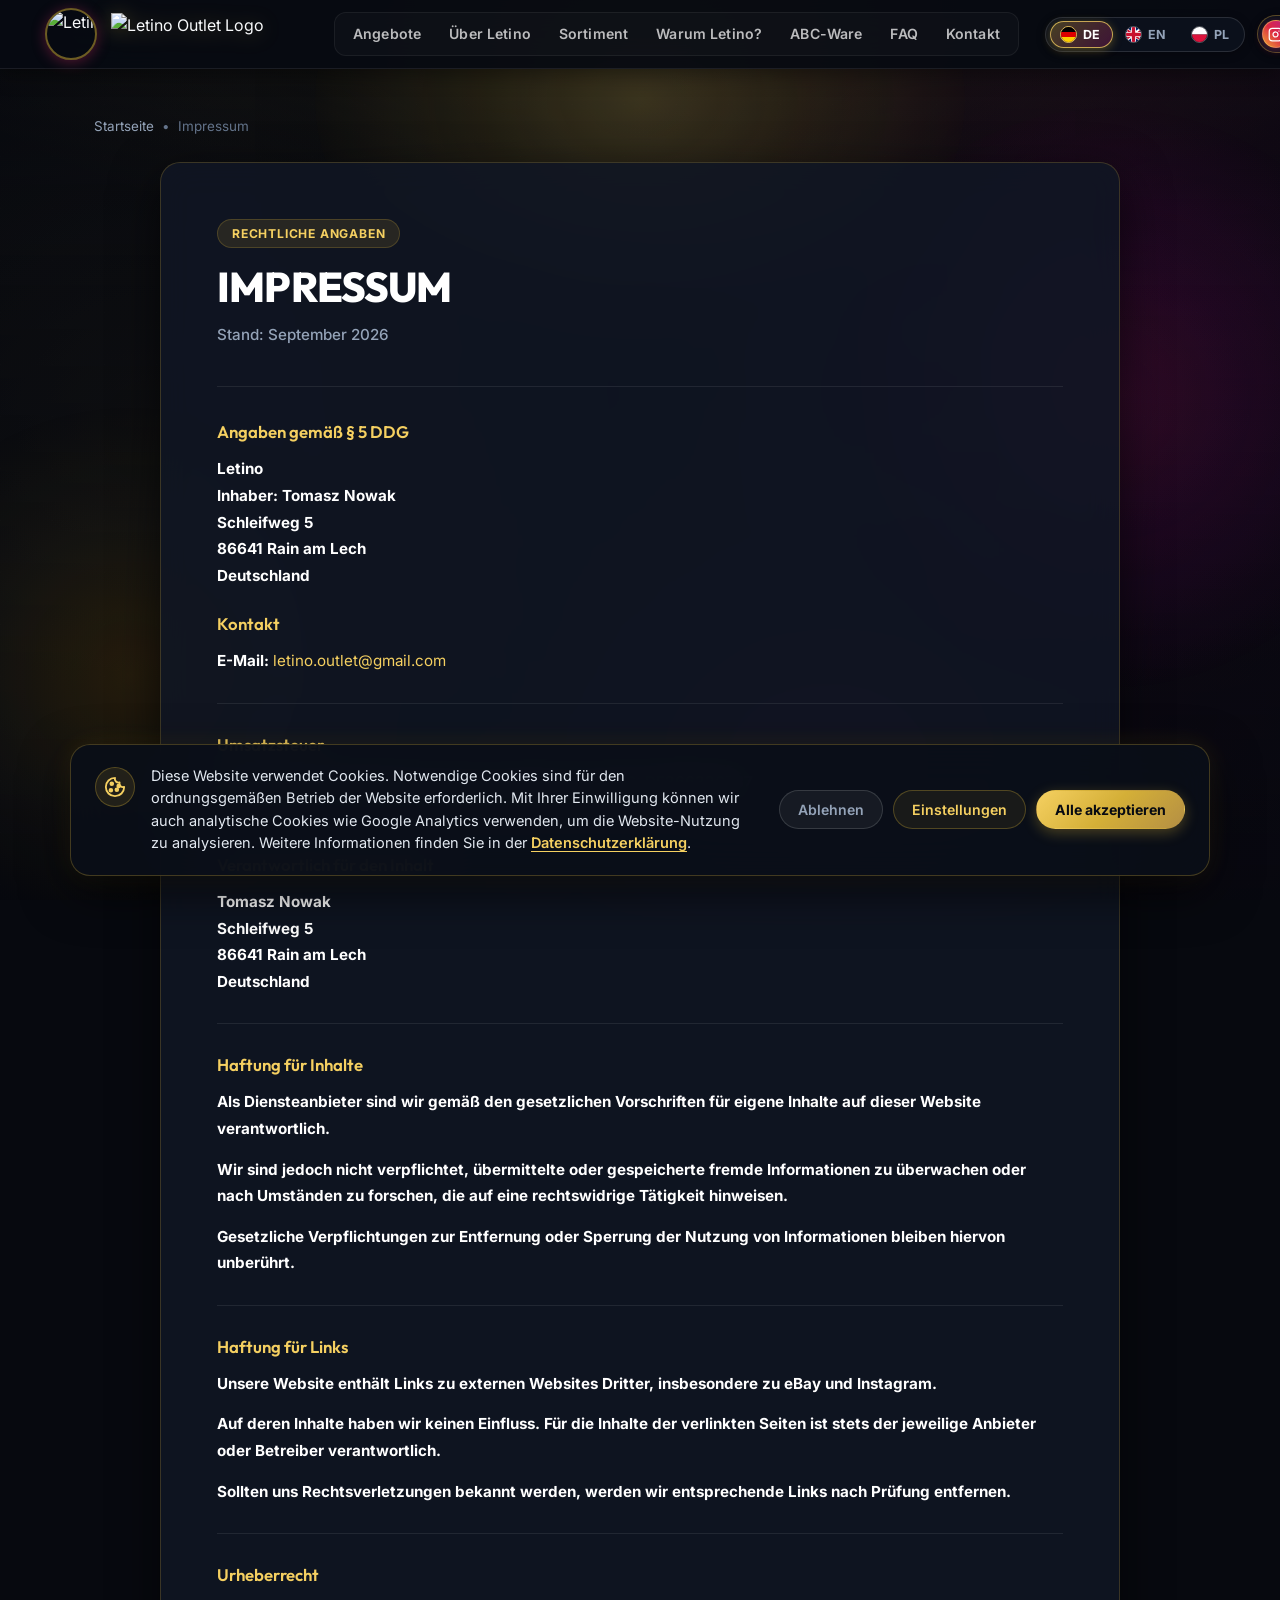
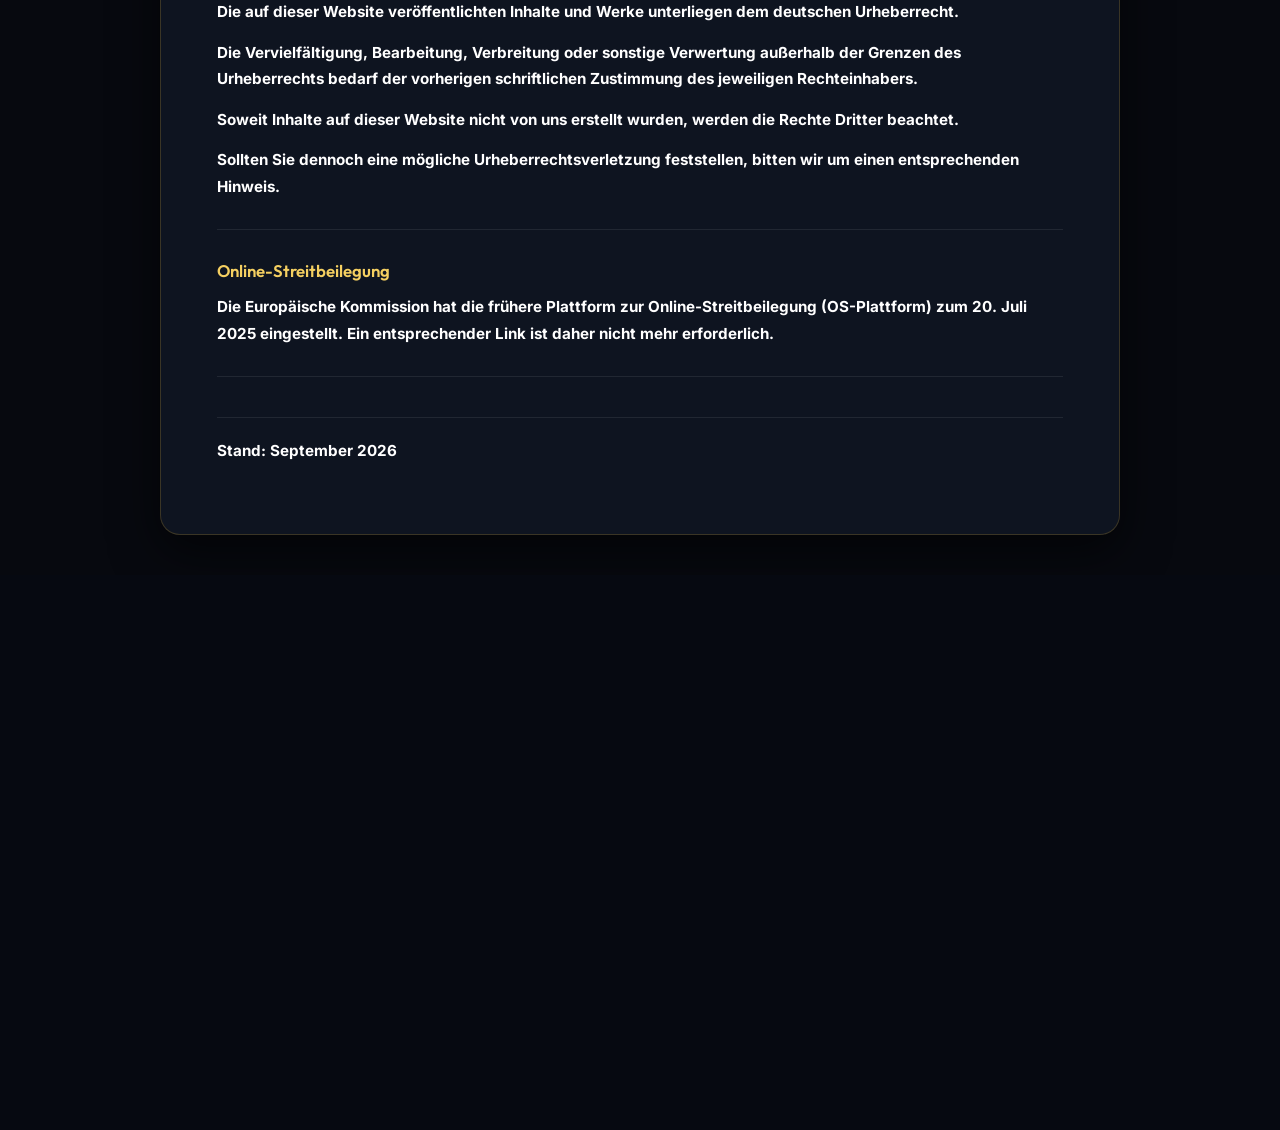
==== commit 74c687aa: "Aktualizacja Google Analytics Measurement ID na G-J1CEW47MBJ" ====
--- a/impressum.html
+++ b/impressum.html
@@ -30,7 +30,7 @@
 
   <!-- Google Analytics 4 (Google tag / gtag.js z Google Consent Mode v2) -->
   <script>
-    window.GA_MEASUREMENT_ID = 'G-L1CDJ9CNJT';
+    window.GA_MEASUREMENT_ID = 'G-J1CEW47MBJ';
 
     window.dataLayer = window.dataLayer || [];
     function gtag(){dataLayer.push(arguments);}
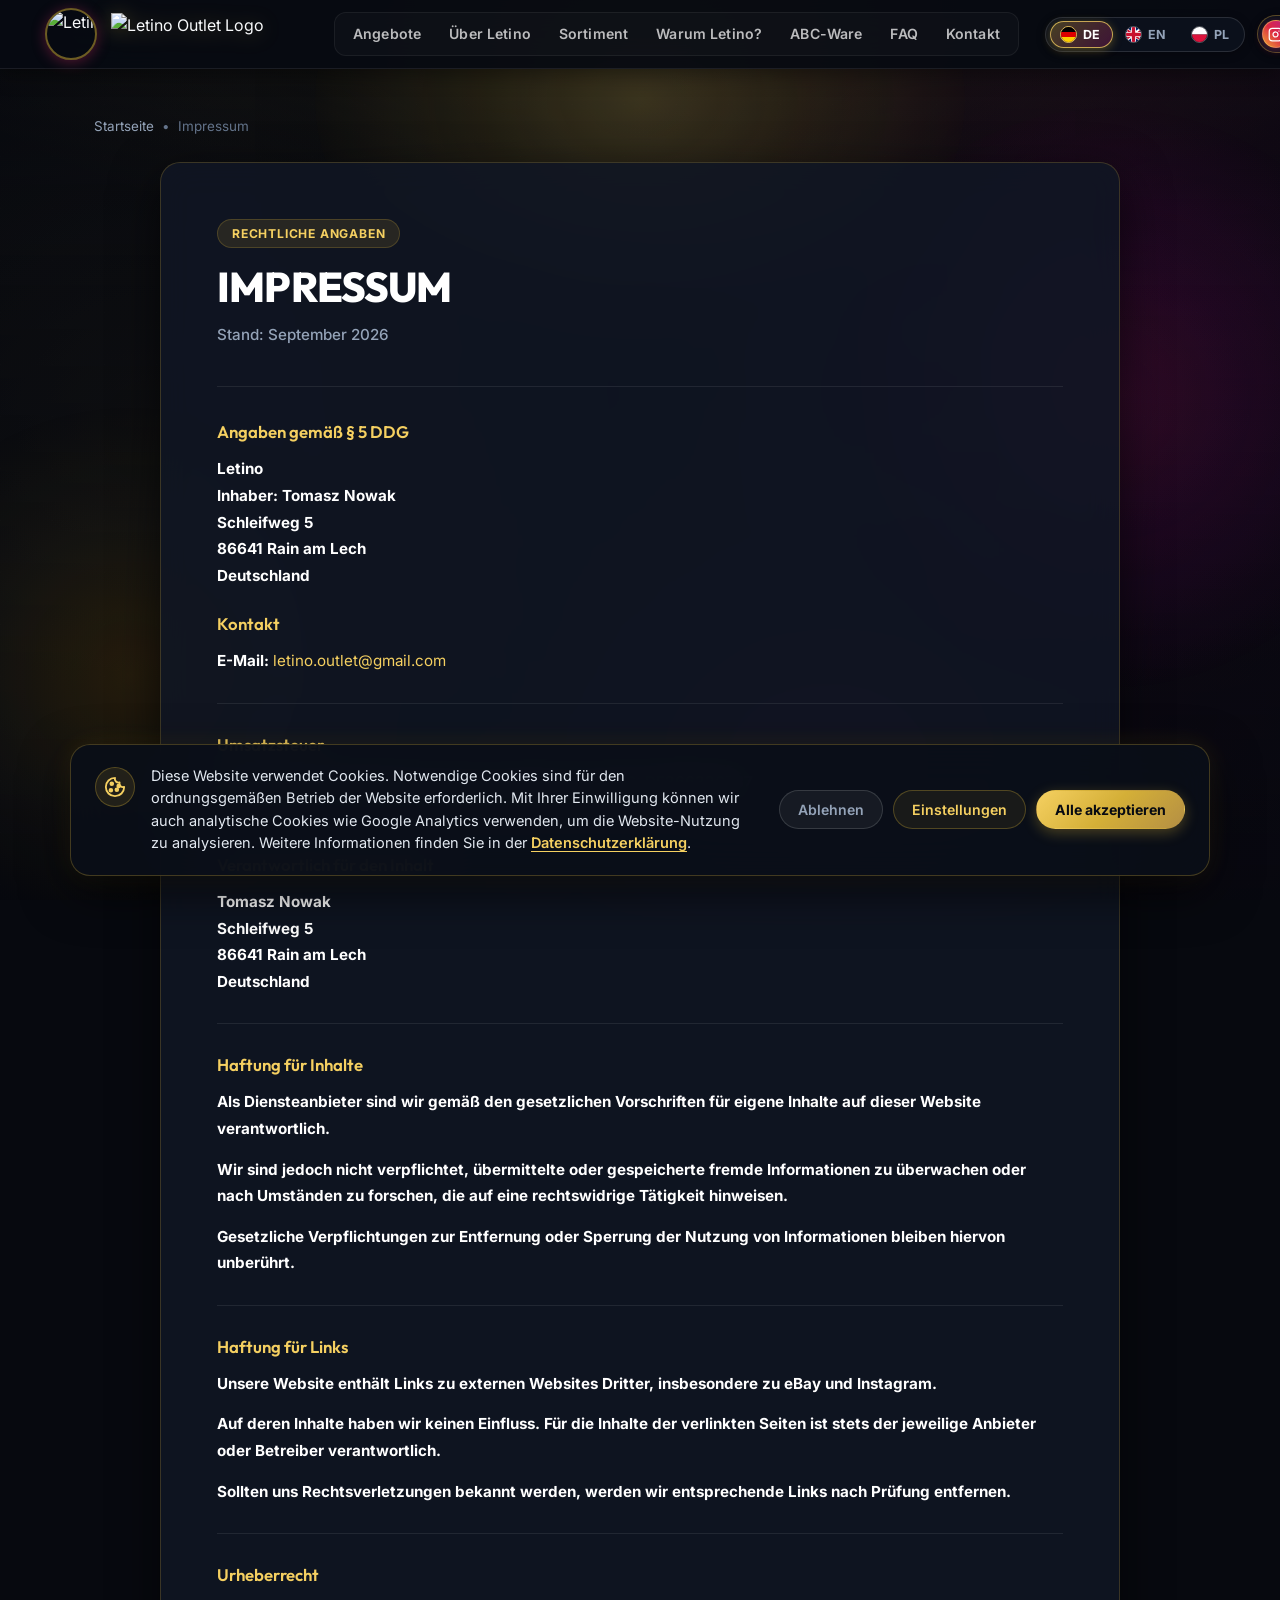
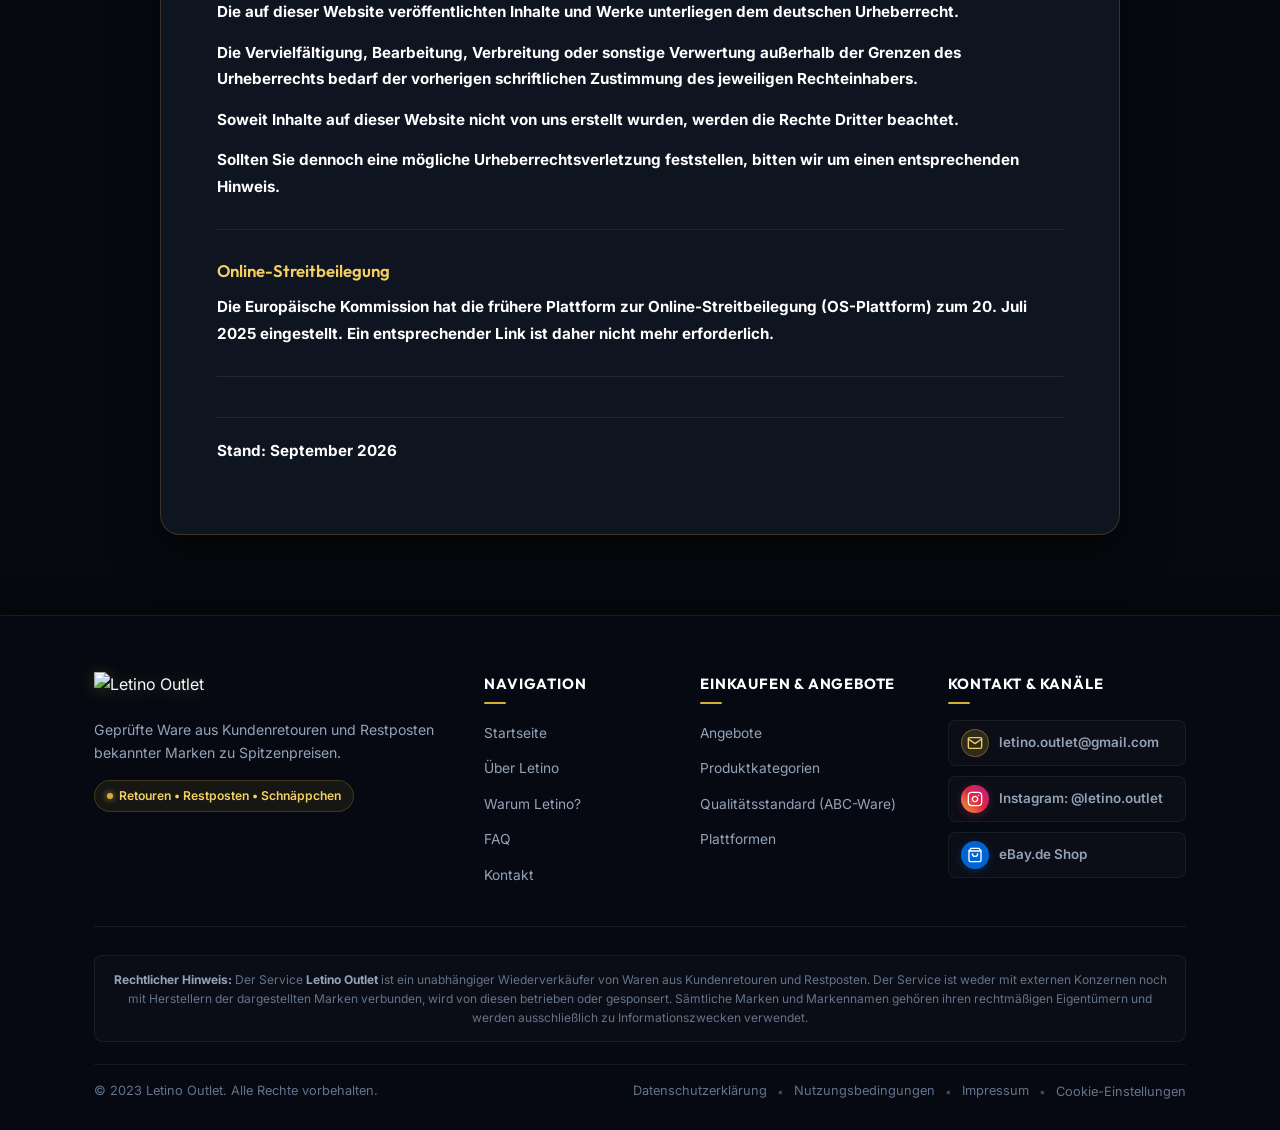
==== commit 7d4cb71d: "Dodanie bezposredniego tagu Google Analytics (gtag.js) z identyfikatorem G-J1CEW47MBJ i Google Conse" ====
--- a/impressum.html
+++ b/impressum.html
@@ -29,9 +29,9 @@
   <link rel="stylesheet" href="style.css?v=6.0">
 
   <!-- Google Analytics 4 (Google tag / gtag.js z Google Consent Mode v2) -->
+  <script async src="https://www.googletagmanager.com/gtag/js?id=G-J1CEW47MBJ"></script>
   <script>
     window.GA_MEASUREMENT_ID = 'G-J1CEW47MBJ';
-
     window.dataLayer = window.dataLayer || [];
     function gtag(){dataLayer.push(arguments);}
 
@@ -43,29 +43,15 @@
       'ad_personalization': 'denied'
     });
 
-    // Funkcja ładująca skrypt Google Analytics wyłącznie po uzyskaniu zgody
-    function initGoogleAnalytics() {
-      if (!window.GA_MEASUREMENT_ID || !window.GA_MEASUREMENT_ID.startsWith('G-')) return;
-      if (document.getElementById('ga-gtag-script')) return;
-
+    gtag('js', new Date());
+    gtag('config', 'G-J1CEW47MBJ');
+
+    // Interfejs do zarządzania zgodą na analitykę
+    window.grantAnalyticsConsent = function() {
+      try { localStorage.setItem('letino_consent_analytics', 'granted'); } catch(e) {}
       gtag('consent', 'update', {
         'analytics_storage': 'granted'
       });
-
-      const gaScript = document.createElement('script');
-      gaScript.id = 'ga-gtag-script';
-      gaScript.async = true;
-      gaScript.src = 'https://www.googletagmanager.com/gtag/js?id=' + window.GA_MEASUREMENT_ID;
-      document.head.appendChild(gaScript);
-
-      gtag('js', new Date());
-      gtag('config', window.GA_MEASUREMENT_ID);
-    }
-
-    // Interfejs do zarządzania zgodą na analitykę
-    window.grantAnalyticsConsent = function() {
-      try { localStorage.setItem('letino_consent_analytics', 'granted'); } catch(e) {}
-      initGoogleAnalytics();
     };
 
     window.revokeAnalyticsConsent = function() {
@@ -81,10 +67,10 @@
       if (savedConsent) {
         var parsed = JSON.parse(savedConsent);
         if (parsed && parsed.analytics === true) {
-          initGoogleAnalytics();
+          gtag('consent', 'update', { 'analytics_storage': 'granted' });
         }
       } else if (localStorage.getItem('letino_consent_analytics') === 'granted') {
-        initGoogleAnalytics();
+        gtag('consent', 'update', { 'analytics_storage': 'granted' });
       }
     } catch(e) {}
   </script>
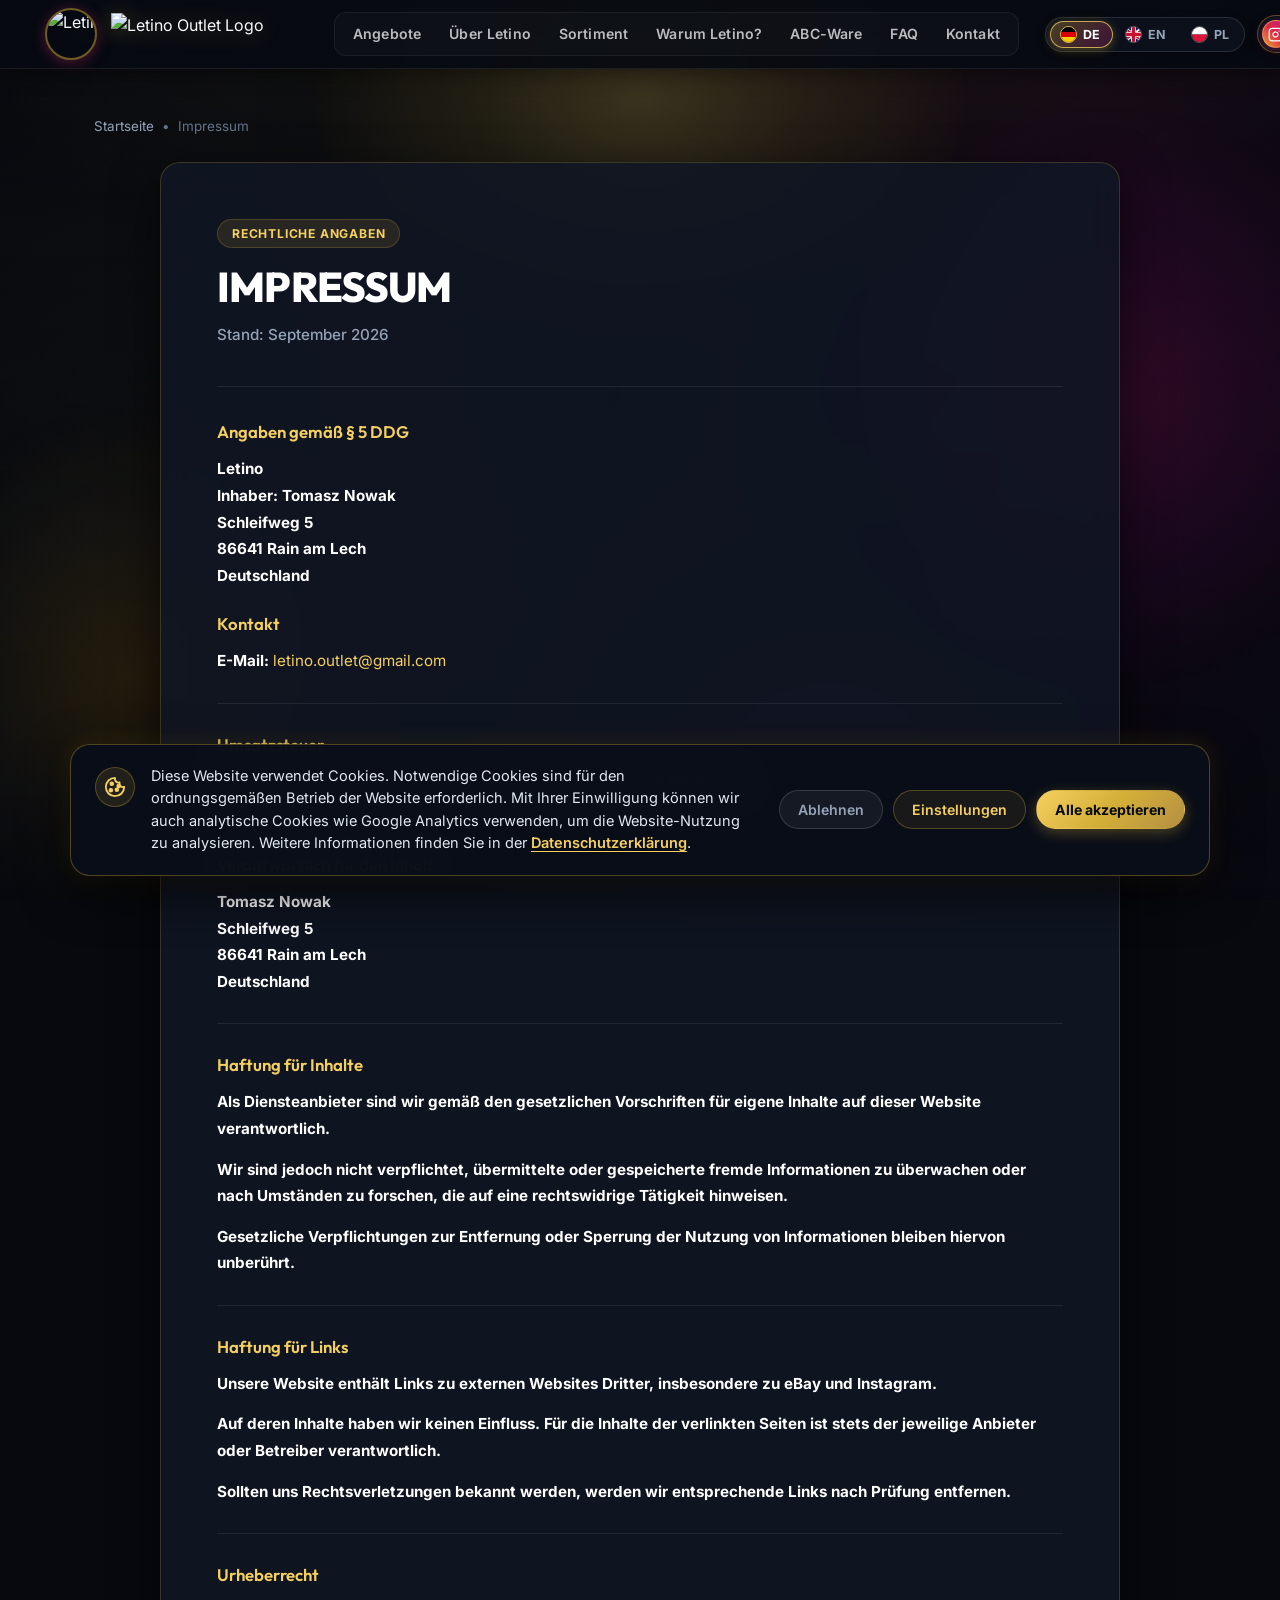
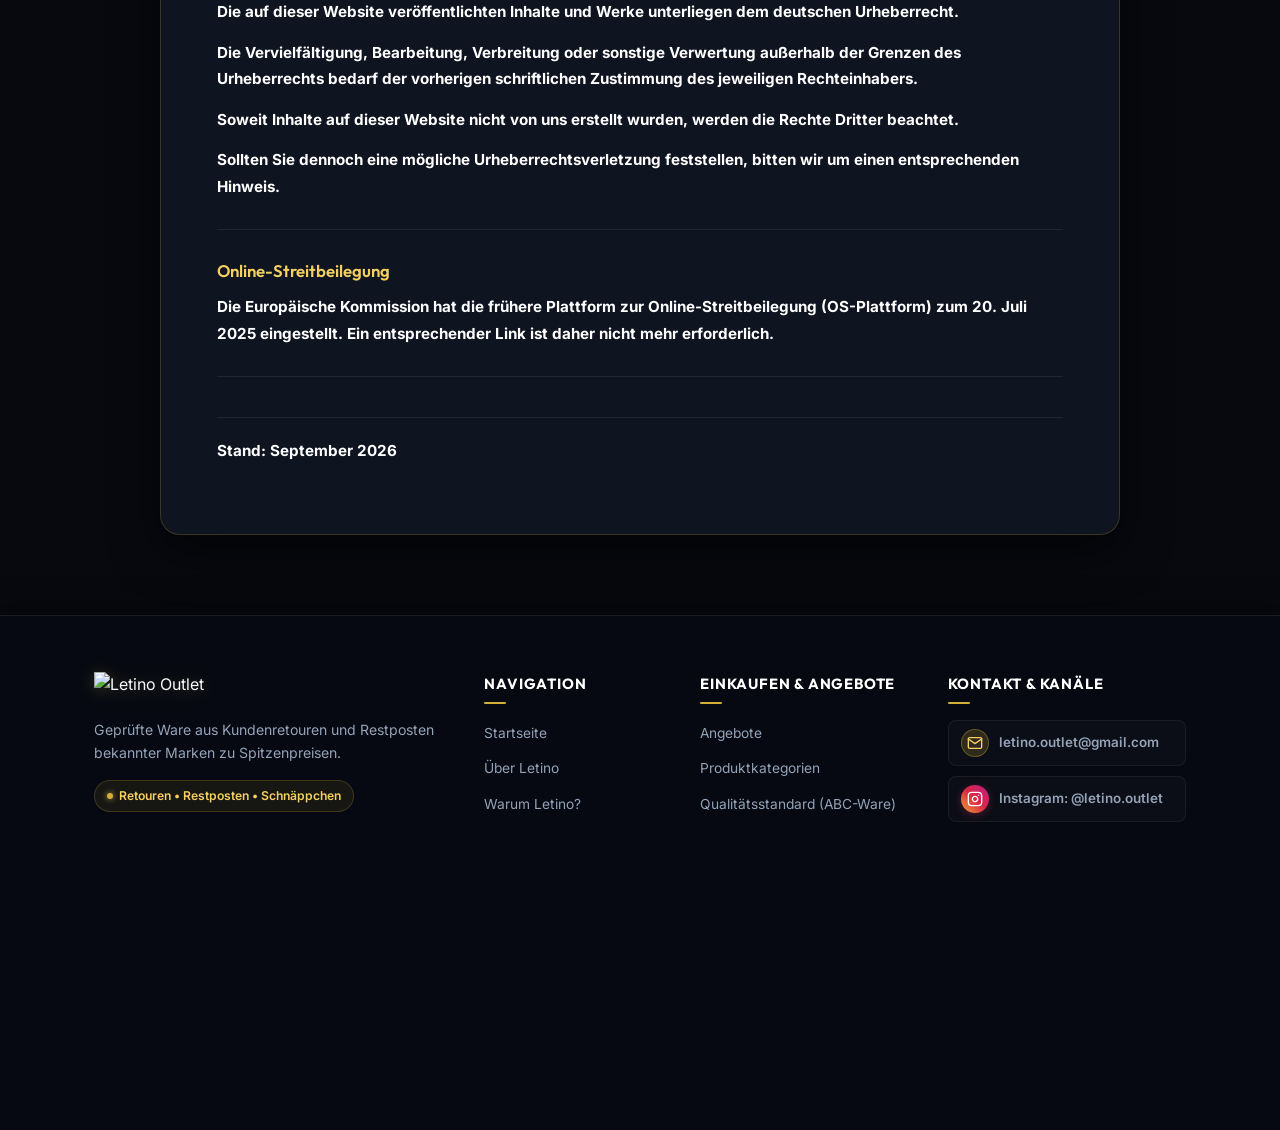
==== commit 90cb8c27: "Gwarancja natychmiastowego wyswietlania banera cookies na kazdej stronie i odswiezeniu" ====
--- a/impressum.html
+++ b/impressum.html
@@ -26,7 +26,7 @@
   <link href="https://fonts.googleapis.com/css2?family=Inter:wght@400;500;600;700&family=Outfit:wght@500;600;700;800&display=swap" rel="stylesheet">
   
   <!-- Style CSS -->
-  <link rel="stylesheet" href="style.css?v=6.0">
+  <link rel="stylesheet" href="style.css?v=6.3">
 
   <!-- Google Analytics 4 (Google tag / gtag.js z Google Consent Mode v2) -->
   <script async src="https://www.googletagmanager.com/gtag/js?id=G-J1CEW47MBJ"></script>
@@ -44,7 +44,7 @@
     });
 
     gtag('js', new Date());
-    gtag('config', 'G-J1CEW47MBJ');
+    gtag('config', window.GA_MEASUREMENT_ID);
 
     // Interfejs do zarządzania zgodą na analitykę
     window.grantAnalyticsConsent = function() {
@@ -63,13 +63,13 @@
 
     // Sprawdzenie zapamiętanej zgody użytkownika
     try {
-      var savedConsent = localStorage.getItem('letino_cookie_consent');
+      var savedConsent = localStorage.getItem('letino_cookie_consent_v2') || localStorage.getItem('letino_cookie_consent');
       if (savedConsent) {
         var parsed = JSON.parse(savedConsent);
         if (parsed && parsed.analytics === true) {
           gtag('consent', 'update', { 'analytics_storage': 'granted' });
         }
-      } else if (localStorage.getItem('letino_consent_analytics') === 'granted') {
+      } else if (localStorage.getItem('letino_consent_analytics_v2') === 'granted' || localStorage.getItem('letino_consent_analytics') === 'granted') {
         gtag('consent', 'update', { 'analytics_storage': 'granted' });
       }
     } catch(e) {}
@@ -618,7 +618,7 @@
   </script>
 
   <!-- BANER COOKIES -->
-  <aside class="cookie-banner" id="cookieBanner" aria-label="Zgoda na pliki cookie" role="region" aria-hidden="true">
+  <aside class="cookie-banner letino-cookie-notice is-visible" id="cookieBanner" data-component="cookie-consent" aria-label="Zgoda na pliki cookie" role="region" aria-hidden="false">
     <div class="cookie-banner-inner">
       <div class="cookie-banner-content">
         <div class="cookie-banner-icon" aria-hidden="true">
@@ -637,9 +637,9 @@
         </div>
       </div>
       <div class="cookie-banner-actions">
-        <button type="button" class="btn-cookie btn-cookie-reject" id="cookieRejectBtn" data-i18n="cookie_btn_reject">Odrzuć</button>
-        <button type="button" class="btn-cookie btn-cookie-settings" id="cookieSettingsBtn" data-i18n="cookie_btn_settings">Ustawienia</button>
-        <button type="button" class="btn-cookie btn-cookie-accept" id="cookieAcceptBtn" data-i18n="cookie_btn_accept">Akceptuj wszystkie</button>
+        <button type="button" class="btn-cookie btn-cookie-reject" id="cookieRejectBtn" data-i18n="cookie_btn_reject" onclick="if(window.applyCookieConsent){window.applyCookieConsent(false);}else{this.closest('#cookieBanner').classList.remove('is-visible');}">Odrzuć</button>
+        <button type="button" class="btn-cookie btn-cookie-settings" id="cookieSettingsBtn" data-i18n="cookie_btn_settings" onclick="if(window.openCookieSettings){window.openCookieSettings();}else{document.getElementById('cookieModal').classList.add('is-active');}">Ustawienia</button>
+        <button type="button" class="btn-cookie btn-cookie-accept" id="cookieAcceptBtn" data-i18n="cookie_btn_accept" onclick="if(window.applyCookieConsent){window.applyCookieConsent(true);}else{this.closest('#cookieBanner').classList.remove('is-visible');}">Akceptuj wszystkie</button>
       </div>
     </div>
   </aside>
@@ -668,7 +668,7 @@
 
       <div class="cookie-modal-body">
         <p class="cookie-modal-desc" data-i18n="cookie_modal_desc">
-          Zarządzaj swoimi preferencjami dotyczącymi plików cookie. Możesz w każdej chwili zmienić swoje ustawienia.
+          Zarządzaj swoimi preferencjami dotyczącymi plików cookie. Możesz w każdej chwili zmienić swoje ustawienia lub zapoznać się ze szczegółami w naszej <a href="privacy-policy.html" class="cookie-policy-link" data-i18n="cookie_link_privacy">Polityce prywatności</a>.
         </p>
 
         <!-- Kategoria: Niezbędne -->
@@ -712,6 +712,6 @@
     </div>
   </div>
 
-  <script src="script.js?v=5.6"></script>
+  <script src="script.js?v=6.0"></script>
 </body>
 </html>
--- a/style.css
+++ b/style.css
@@ -5056,20 +5056,22 @@
 /* ==========================================================================
    COOKIE CONSENT BANNER & SETTINGS MODAL
    ========================================================================== */
-.cookie-banner {
+.cookie-banner,
+.letino-cookie-notice,
+aside[data-component="cookie-consent"] {
   position: fixed;
   bottom: 24px;
   left: 24px;
   right: 24px;
   max-width: 1140px;
   margin: 0 auto;
-  z-index: 9990;
-  background: rgba(10, 14, 24, 0.94);
+  z-index: 99999;
+  background: rgba(10, 14, 24, 0.96);
   backdrop-filter: blur(20px);
   -webkit-backdrop-filter: blur(20px);
-  border: 1px solid rgba(212, 175, 55, 0.28);
+  border: 1px solid rgba(212, 175, 55, 0.35);
   border-radius: var(--radius-lg);
-  box-shadow: 0 16px 48px rgba(0, 0, 0, 0.65), 0 0 24px rgba(212, 175, 55, 0.12);
+  box-shadow: 0 16px 48px rgba(0, 0, 0, 0.75), 0 0 24px rgba(212, 175, 55, 0.15);
   padding: 20px 24px;
   opacity: 0;
   visibility: hidden;
@@ -5078,11 +5080,16 @@
   pointer-events: none;
 }
 
-.cookie-banner.is-visible {
-  opacity: 1;
-  visibility: visible;
-  transform: translateY(0);
-  pointer-events: auto;
+.cookie-banner.is-visible,
+.letino-cookie-notice.is-visible,
+#cookieBanner.is-visible,
+aside[data-component="cookie-consent"].is-visible {
+  display: block !important;
+  opacity: 1 !important;
+  visibility: visible !important;
+  transform: translateY(0) !important;
+  pointer-events: auto !important;
+  z-index: 99999 !important;
 }
 
 .cookie-banner-inner {
@@ -5204,6 +5211,10 @@
   transform: translateY(-2px);
   box-shadow: 0 6px 20px rgba(212, 175, 55, 0.45);
   filter: brightness(1.06);
+}
+
+body.cookie-modal-open {
+  overflow: hidden;
 }
 
 /* Modal Ustawień Cookies */
@@ -5444,7 +5455,7 @@
 /* Responsywność */
 @media (max-width: 768px) {
   .cookie-banner {
-    bottom: 12px;
+    bottom: max(12px, env(safe-area-inset-bottom, 12px));
     left: 12px;
     right: 12px;
     padding: 16px;
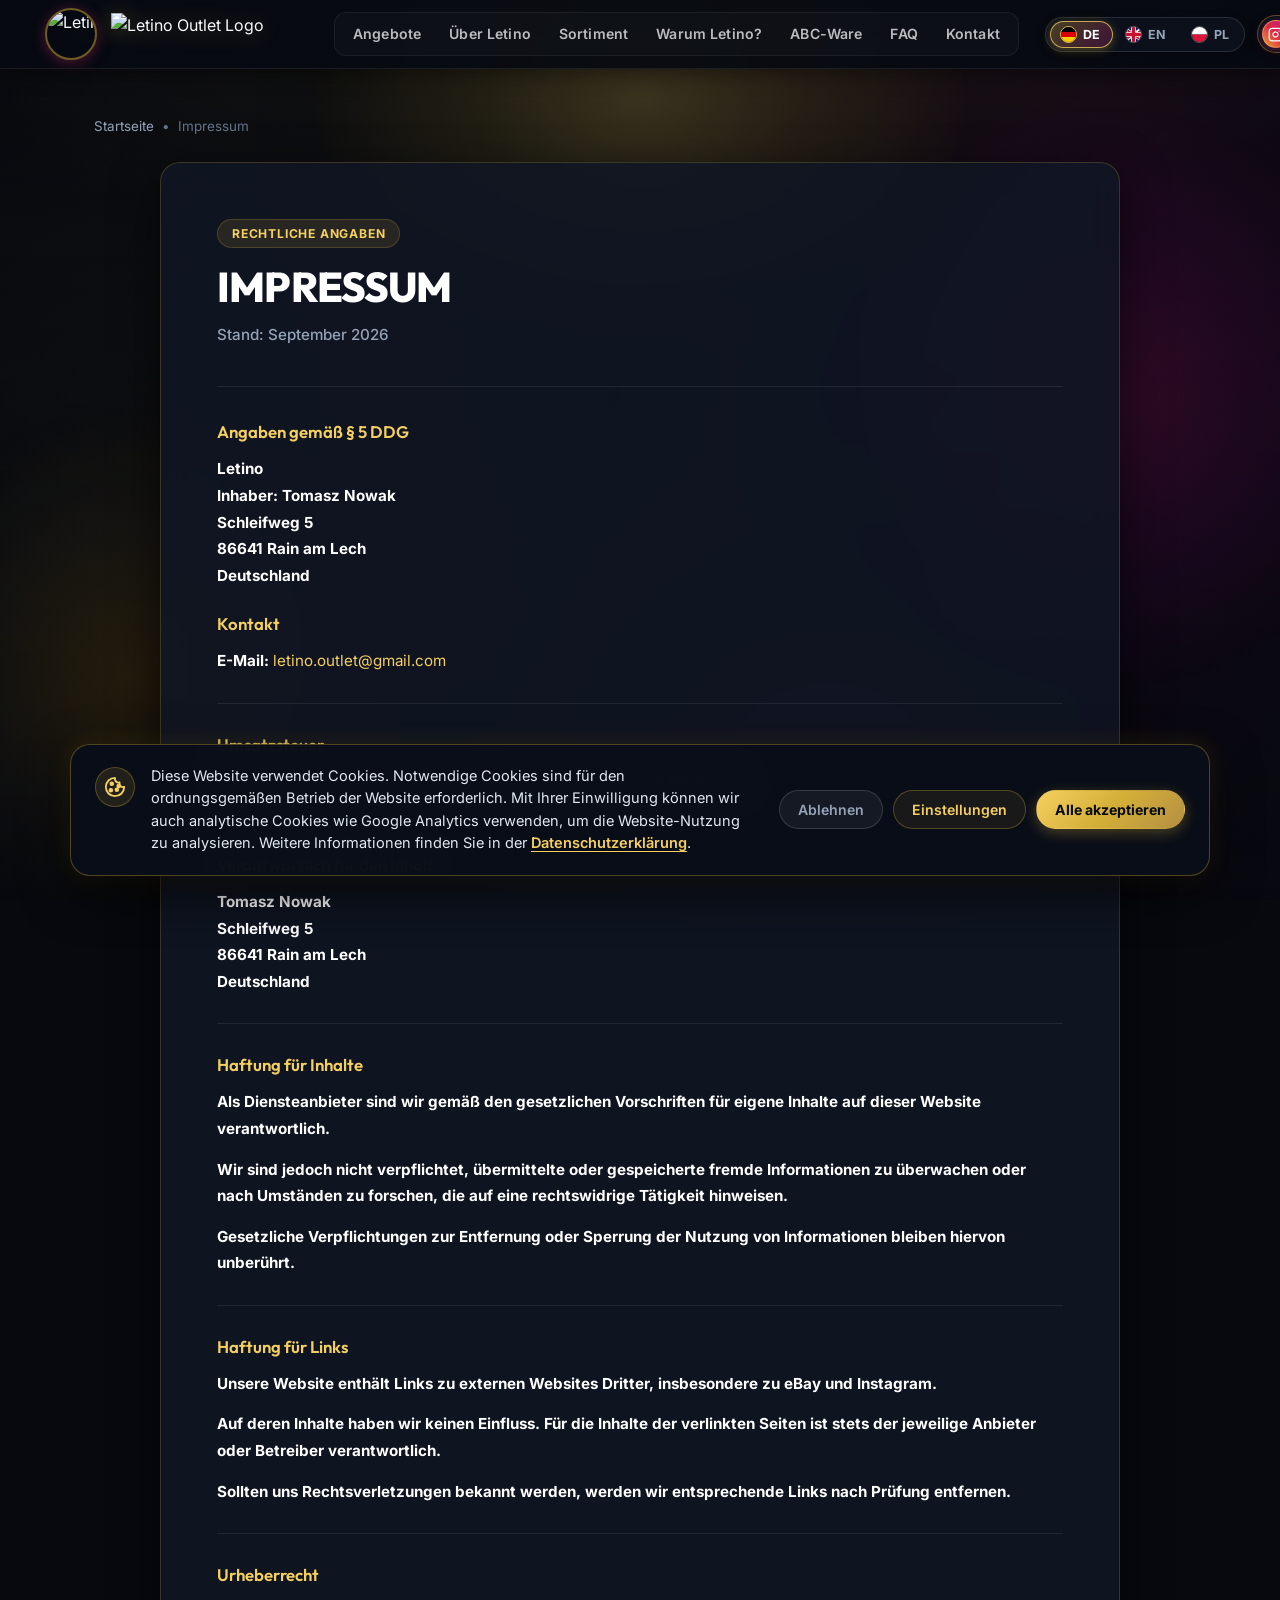
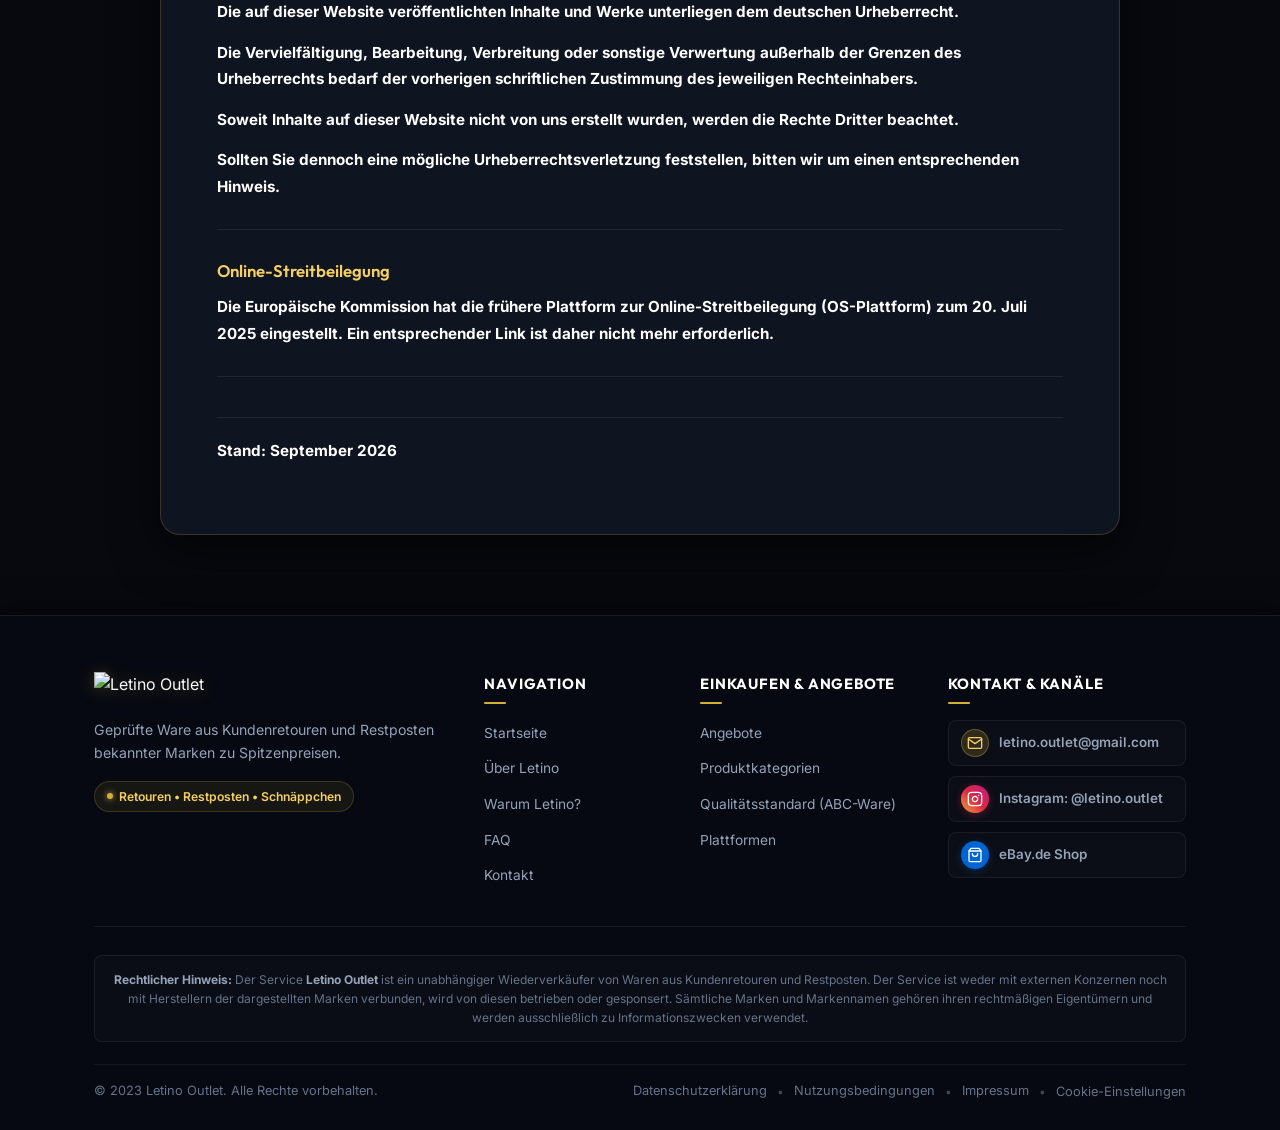
==== commit f7de6eb9: "Optymalizacja plynnosci scrollingu 60/120Hz: usuniecie jank content-visibility, cache glide, odciaze" ====
--- a/impressum.html
+++ b/impressum.html
@@ -26,7 +26,7 @@
   <link href="https://fonts.googleapis.com/css2?family=Inter:wght@400;500;600;700&family=Outfit:wght@500;600;700;800&display=swap" rel="stylesheet">
   
   <!-- Style CSS -->
-  <link rel="stylesheet" href="style.css?v=6.3">
+  <link rel="stylesheet" href="style.css?v=6.4">
 
   <!-- Google Analytics 4 (Google tag / gtag.js z Google Consent Mode v2) -->
   <script async src="https://www.googletagmanager.com/gtag/js?id=G-J1CEW47MBJ"></script>
@@ -712,6 +712,6 @@
     </div>
   </div>
 
-  <script src="script.js?v=6.0"></script>
+  <script src="script.js?v=6.1"></script>
 </body>
 </html>
--- a/style.css
+++ b/style.css
@@ -245,27 +245,14 @@
   display: block;
 }
 
-/* Optymalizacja wydajności renderowania sekcji i kart */
-.products-section,
-.ebay-proof-section,
-.about-section,
-.categories-section,
-.features-section,
-.abc-section,
-.main-faq-section,
-.contact-section,
-.footer {
-  content-visibility: auto;
-  contain-intrinsic-size: 1px 700px;
-}
-
+/* Stabilne renderowanie sekcji bez przeskakiwania layoutu (bez jank) */
 .product-card,
 .category-card,
 .contact-card,
 .main-faq-item,
 .abc-card,
 .honesty-card {
-  contain: layout style;
+  contain: style;
 }
 
 button {
@@ -5452,8 +5439,13 @@
   background: rgba(7, 10, 18, 0.6);
 }
 
-/* Responsywność */
+/* Responsywność & Płynność Mobile */
 @media (max-width: 768px) {
+  /* Wyłączenie ciężkich animacji gradientów na mobile - redukcja zużycia GPU i płynne 120Hz */
+  .ambient-orb {
+    animation: none !important;
+  }
+
   .cookie-banner {
     bottom: max(12px, env(safe-area-inset-bottom, 12px));
     left: 12px;
